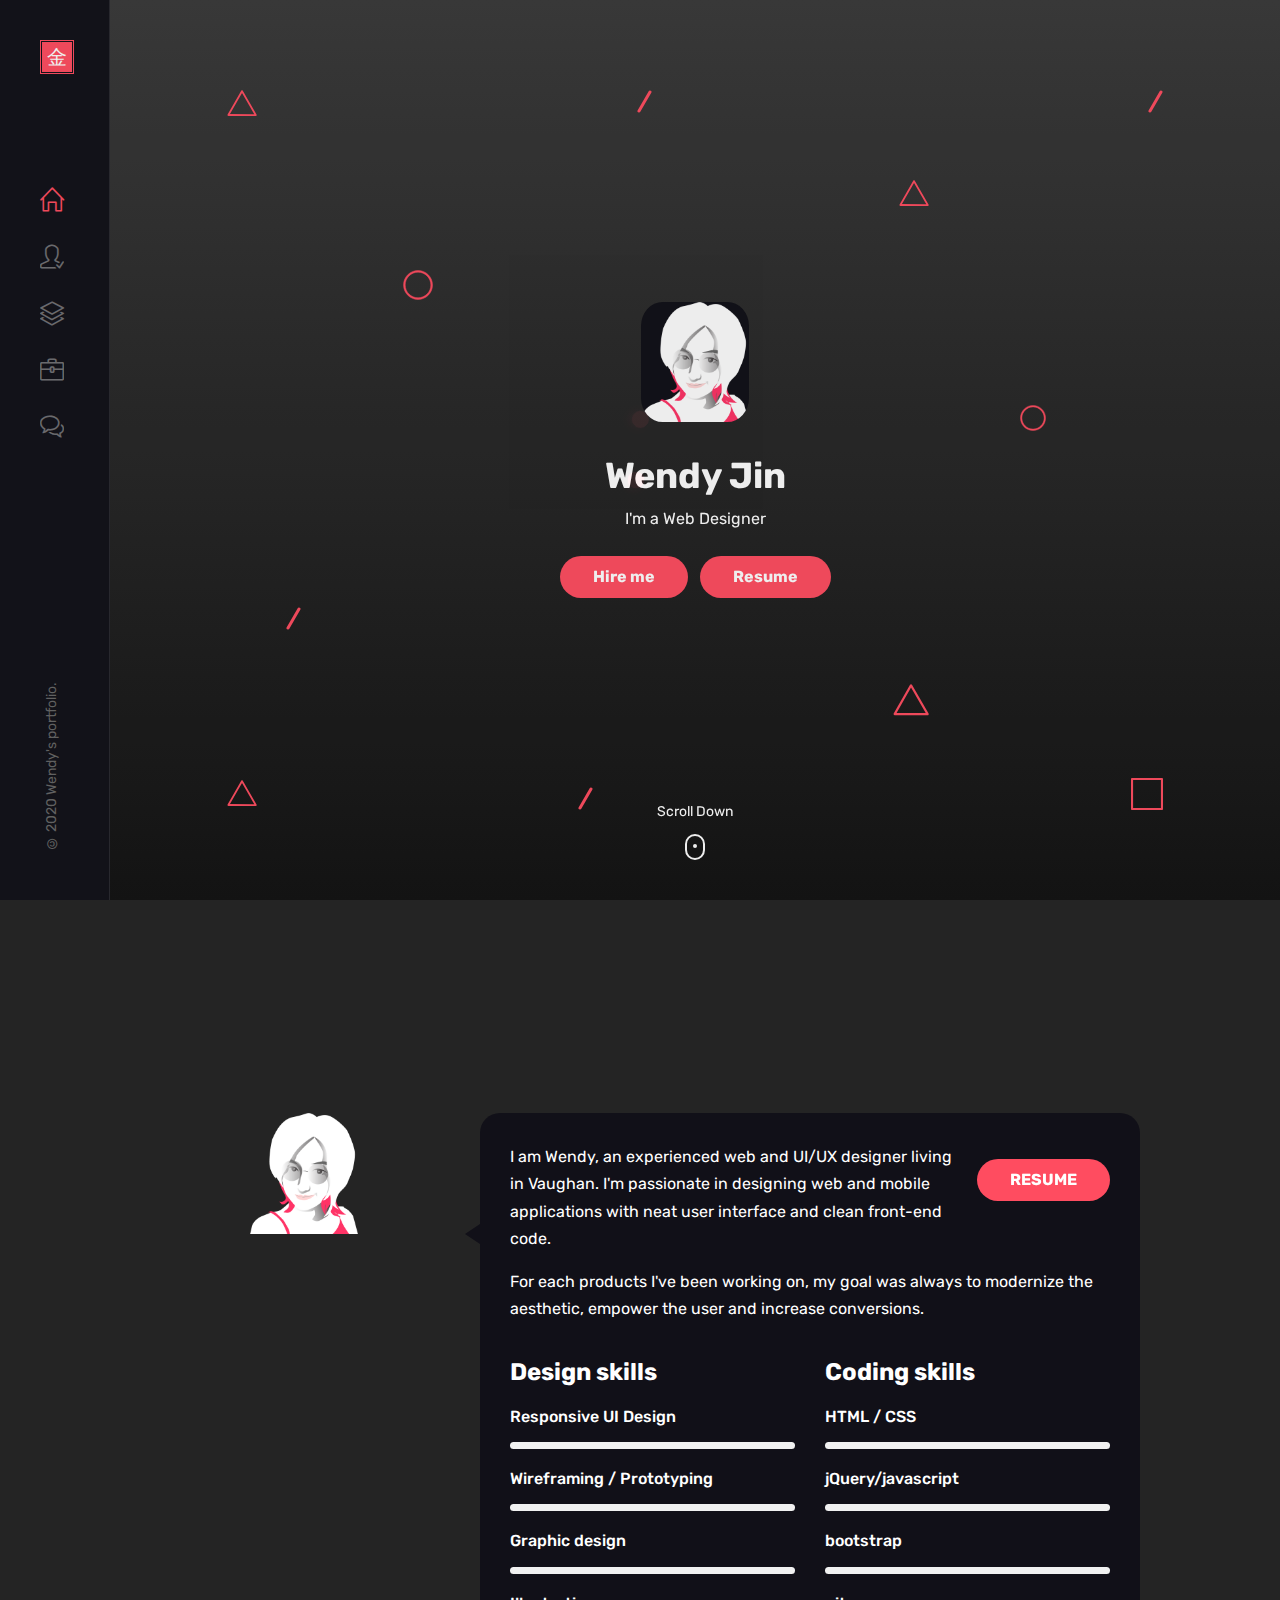
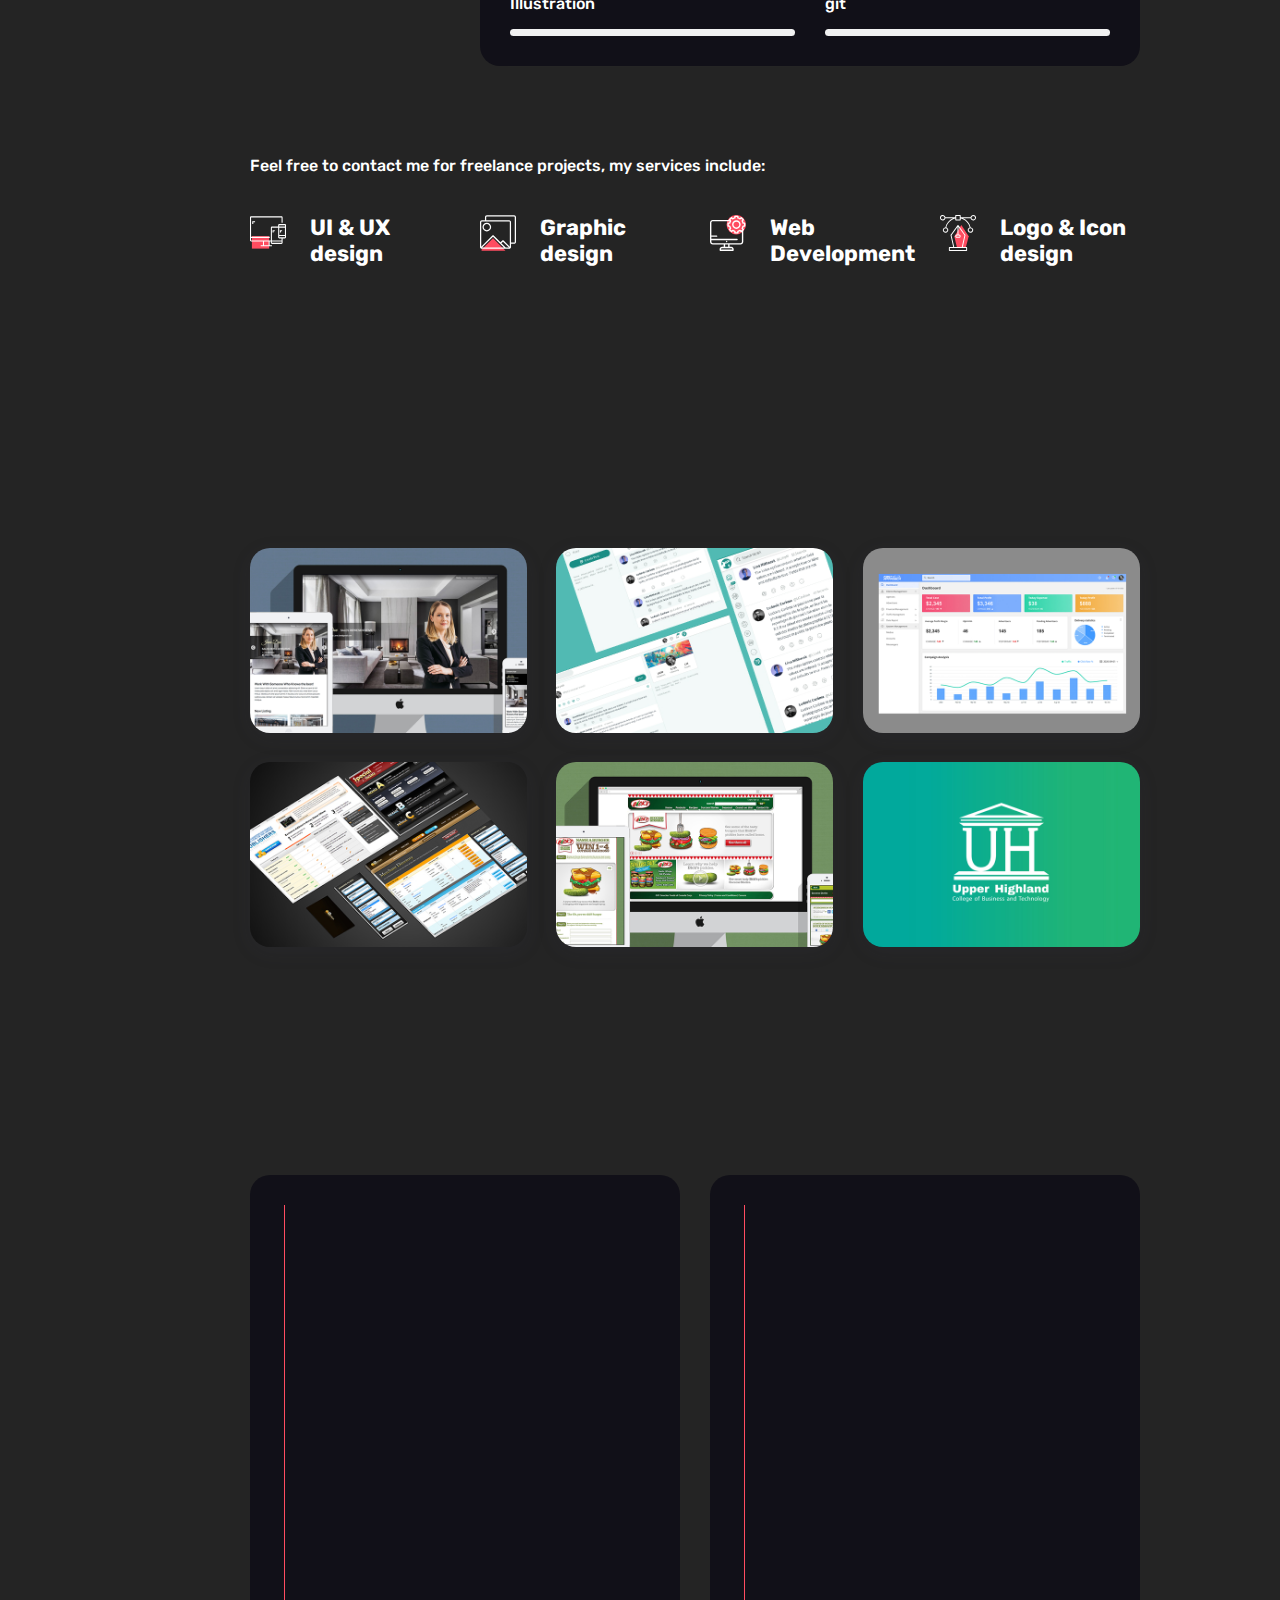
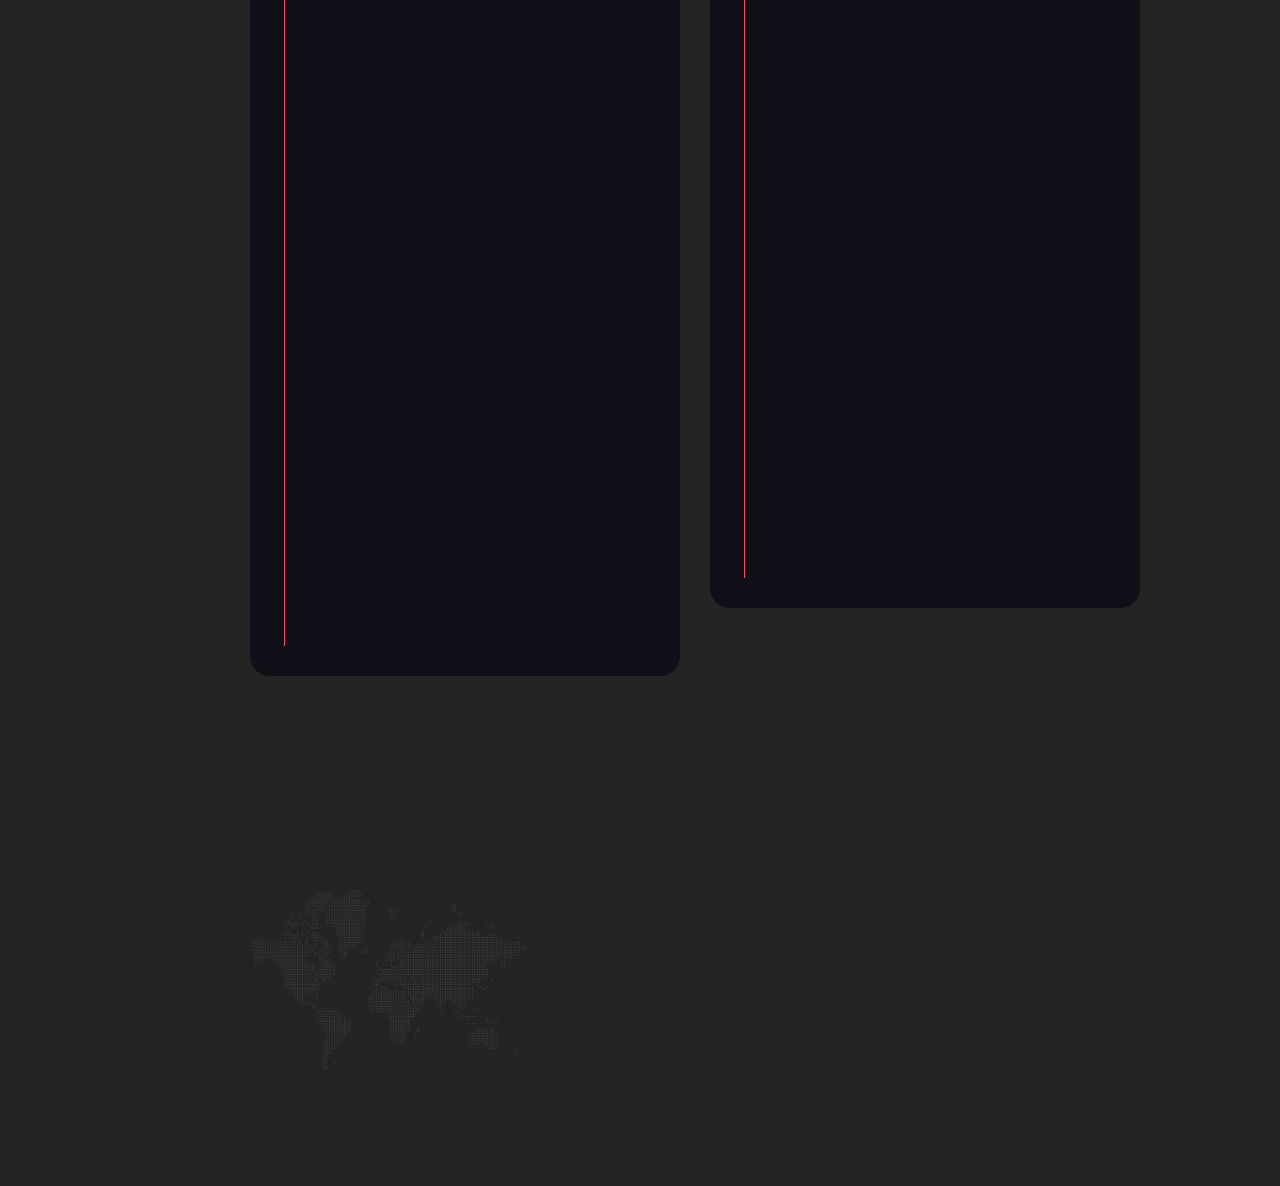
==== index.html @ c2fbaec0 "add links to 51.ca in the experience sec" ====
<!DOCTYPE html>
<html lang="en-US">
<head>
	<meta http-equiv="Content-Type" content="text/html; charset=UTF-8">
	<title>Wendy's Portfolio 2020</title>
	<meta name="description" content="Wendy - Portfolio 2020">
	<meta name="viewport" content="width=device-width, initial-scale=1, maximum-scale=1">
	<link rel="shortcut icon" type="image/x-icon" href="https://via.placeholder.com/32x32">

	<!-- STYLESHEETS -->
	<link rel="stylesheet" href="css/bootstrap.min.css" type="text/css" media="all">
	<link rel="stylesheet" href="css/all.min.css" type="text/css" media="all">
	<link rel="stylesheet" href="css/simple-line-icons.css" type="text/css" media="all">
	<link rel="stylesheet" href="css/slick.css" type="text/css" media="all">
	<link rel="stylesheet" href="css/animate.css" type="text/css" media="all">
	<link rel="stylesheet" href="css/magnific-popup.css" type="text/css" media="all">
	<link rel="stylesheet" href="css/style.css" type="text/css" media="all">

	<!--[if lt IE 9]>
      <script src="https://oss.maxcdn.com/html5shiv/3.7.2/html5shiv.min.js"></script>
      <script src="https://oss.maxcdn.com/respond/1.4.2/respond.min.js"></script>
    <![endif]-->

</head>

<body class="dark">

<!-- Preloader -->
<div id="preloader">
	<div class="outer">
		<!-- Google Chrome -->
		<div class="infinityChrome">
			<div></div>
			<div></div>
			<div></div>
		</div>

		<!-- Safari and others -->
		<div class="infinity">
			<div>
				<span></span>
			</div>
			<div>
				<span></span>
			</div>
			<div>
				<span></span>
			</div>
		</div>
		<!-- Stuff -->
		<svg xmlns="http://www.w3.org/2000/svg" version="1.1" class="goo-outer">
			<defs>
				<filter id="goo">
					<feGaussianBlur in="SourceGraphic" stdDeviation="6" result="blur" />
					<feColorMatrix in="blur" values="1 0 0 0 0  0 1 0 0 0  0 0 1 0 0  0 0 0 18 -7" result="goo" />
					<feBlend in="SourceGraphic" in2="goo" />
				</filter>
			</defs>
		</svg>
	</div>
</div>

<!-- mobile header -->
<header class="mobile-header-2">
	<div class="container">
		<!-- menu icon -->
		<div class="menu-icon d-inline-flex mr-4">
			<button>
				<span></span>
			</button>
		</div>
		<!-- logo image 
		<div class="site-logo">
			<a href="index-2-dark.html">
				<img src="images/logo.svg" alt="Bolby" />
			</a>
		</div>-->
	</div>
</header>

<!-- desktop header -->
<header class="desktop-header-2 d-flex align-items-start flex-column">
	
	<!-- logo image -->
	<div class="site-logo site-logo--wendy">
		<a href="index-2-dark.html">
			<span class="site-logo--wendy__ch">金</span>
			<span class="site-logo--wendy__en">W</span>
			<!--<img src="images/logo-b-light.svg" alt="Bolby" />-->
		</a>
	</div>
	
	<!-- main menu -->
	<nav>
		<ul class="vertical-menu scrollspy">
			<li class="active"><a href="#home"><i class="icon-home"></i></a></li>
			<li><a href="#about"><i class="icon-user-following"></i></a></li>  
			<li><a href="#works"><i class="icon-layers"></i></a></li> 
			<li><a href="#experience"><i class="icon-briefcase"></i></a></li>
			<li><a href="#contact"><i class="icon-bubbles"></i></a></li>
		</ul>
	</nav>
	
	<!-- site footer -->
	<div class="footer">
		<!-- copyright text -->
		<span class="copyright">© 2020 Wendy's portfolio.</span>
	</div>

</header>

<!-- main layout -->
<main class="content-2">
	
	<!-- section home -->
	<section id="home" class="home d-flex align-items-center">
		<div class="container">

			<!-- intro -->
			<div class="intro">
				<!-- avatar image -->
				<span class="avatar mb-4"><img src="./images/wen.png" alt="Wendy"  width="108" height="108" /></span>

				<!-- info -->
				<h1 class="mb-2 mt-0">Wendy Jin</h1>
				<span>I'm a <span class="text-rotating"> Web Designer,UI/UX designer, MOM</span></span>

				<!-- social icons 
				<ul class="social-icons light list-inline mb-0 mt-4">
					<li class="list-inline-item"><a href="#"><i class="fab fa-instagram"></i></a></li>
					<li class="list-inline-item"><a href="#"><i class="fab fa-twitter"></i></a></li>
					<li class="list-inline-item"><a href="#"><i class="fab fa-behance"></i></a></li>
					<li class="list-inline-item"><a href="#"><i class="fab fa-dribbble"></i></a></li>
					<li class="list-inline-item"><a href="#"><i class="fab fa-pinterest-p"></i></a></li>
				</ul>-->

				<!-- buttons -->
				<div class="mt-4">
					<a href="mailto:dbw_forever@hotmail.com" class="btn btn-default mr-2"> Hire me</a>
					<a href="#" class="btn btn-default"> Resume</a>
				</div>
			</div>
			
			<!-- scroll down mouse wheel -->
			<div class="scroll-down">
				<a href="#about" class="mouse-wrapper">
					<span>Scroll Down</span>
					<span class="mouse">
						<span class="wheel"></span>
					</span>
				</a>
			</div>

			<!-- parallax layers -->
			<div class="parallax" data-relative-input="true">

				<!--<svg width="27" height="29" data-depth="0.3" class="layer p1" xmlns="http://www.w3.org/2000/svg"><path d="M21.15625.60099c4.37954 3.67487 6.46544 9.40612 5.47254 15.03526-.9929 5.62915-4.91339 10.30141-10.2846 12.25672-5.37122 1.9553-11.3776.89631-15.75715-2.77856l2.05692-2.45134c3.50315 2.93948 8.3087 3.78663 12.60572 2.22284 4.297-1.5638 7.43381-5.30209 8.22768-9.80537.79387-4.50328-.8749-9.08872-4.37803-12.02821L21.15625.60099z" fill="#FF4C60" fill-rule="evenodd"/></svg>-->
				
				<!--<svg width="26" height="26" data-depth="0.2" class="layer p2" xmlns="http://www.w3.org/2000/svg"><path d="M13 3.3541L2.42705 24.5h21.1459L13 3.3541z" stroke="#FF4C60" stroke-width="3" fill="none" fill-rule="evenodd"/></svg>-->
				<img data-depth="0.3" class="layer p2" src="./images/shapes/circle.svg" width="30" height="30" > 
				<!--<svg width="30" height="25" data-depth="0.3" class="layer p3" xmlns="http://www.w3.org/2000/svg"><path d="M.1436 8.9282C3.00213 3.97706 8.2841.92763 14.00013.92796c5.71605.00032 10.9981 3.04992 13.85641 8 2.8583 4.95007 2.8584 11.0491-.00014 16.00024l-2.77128-1.6c2.28651-3.96036 2.28631-8.84002.00011-12.8002-2.2862-3.96017-6.5124-6.40017-11.08513-6.4-4.57271.00018-8.79872 2.43984-11.08524 6.4002l-2.77128-1.6z" fill="#FF4C60" fill-rule="evenodd"/></svg>-->
				 
				<svg width="15" height="23" data-depth="0.3" class="layer p3" xmlns="http://www.w3.org/2000/svg"><rect transform="rotate(30 9.86603 10.13397)" x="7" width="3" height="25" rx="1.5" fill="#FF4C60" fill-rule="evenodd"/></svg>
				 
				<img data-depth="0.6" class="layer p4" src="./images/shapes/triangle.svg" width="30" height="30" >
				<svg width="15" height="23" data-depth="0.2" class="layer p5" xmlns="http://www.w3.org/2000/svg"><rect transform="rotate(30 9.86603 10.13397)" x="7" width="3" height="25" rx="1.5" fill="#FF4C60" fill-rule="evenodd"/></svg>

				<!--<svg width="49" height="17" data-depth="0.5" class="layer p6" xmlns="http://www.w3.org/2000/svg"><g fill="#FF4C60" fill-rule="evenodd"><path d="M.5 16.5c0-5.71709 2.3825-10.99895 6.25-13.8567 3.8675-2.85774 8.6325-2.85774 12.5 0C23.1175 5.50106 25.5 10.78292 25.5 16.5H23c0-4.57303-1.90625-8.79884-5-11.08535-3.09375-2.28652-6.90625-2.28652-10 0C4.90625 7.70116 3 11.92697 3 16.5H.5z"/><path d="M23.5 16.5c0-5.71709 2.3825-10.99895 6.25-13.8567 3.8675-2.85774 8.6325-2.85774 12.5 0C46.1175 5.50106 48.5 10.78292 48.5 16.5H46c0-4.57303-1.90625-8.79884-5-11.08535-3.09375-2.28652-6.90625-2.28652-10 0-3.09375 2.28651-5 6.51232-5 11.08535h-2.5z"/></g></svg>-->
				 
				<svg width="15" height="23" data-depth="0.3" class="layer p6" xmlns="http://www.w3.org/2000/svg"><rect transform="rotate(30 9.86603 10.13397)" x="7" width="3" height="25" rx="1.5" fill="#FF4C60" fill-rule="evenodd"/></svg>
				<!--<svg width="26" height="26" data-depth="0.4" class="layer p7" xmlns="http://www.w3.org/2000/svg"><path d="M13 22.6459L2.42705 1.5h21.1459L13 22.6459z" stroke="#FFD15C" stroke-width="3" fill="none" fill-rule="evenodd"/></svg>-->
				<img data-depth="0.4" class="layer p7" src="./images/shapes/triangle.svg" width="30" height="30" > 
				<!--<svg width="19" height="21" data-depth="0.3" class="layer p8" xmlns="http://www.w3.org/2000/svg"><rect transform="rotate(-40 6.25252 10.12626)" x="7" width="3" height="25" rx="1.5" fill="#FF4C60" fill-rule="evenodd"/></svg>-->

				<!--<svg width="30" height="25" data-depth="0.3" data-depth-y="-1.30" class="layer p9" xmlns="http://www.w3.org/2000/svg"><path d="M29.8564 16.0718c-2.85854 4.95114-8.1405 8.00057-13.85654 8.00024-5.71605-.00032-10.9981-3.04992-13.85641-8-2.8583-4.95007-2.8584-11.0491.00014-16.00024l2.77128 1.6c-2.28651 3.96036-2.28631 8.84002-.00011 12.8002 2.2862 3.96017 6.5124 6.40017 11.08513 6.4 4.57271-.00018 8.79872-2.43984 11.08524-6.4002l2.77128 1.6z" fill="#FF4C60" fill-rule="evenodd"/></svg>-->
				<svg width="15" height="23" data-depth="0.3" class="layer p9" xmlns="http://www.w3.org/2000/svg"><rect transform="rotate(30 9.86603 10.13397)" x="7" width="3" height="25" rx="1.5" fill="#FF4C60" fill-rule="evenodd"/></svg>

				<!--<svg width="47" height="29" data-depth="0.2" class="layer p10" xmlns="http://www.w3.org/2000/svg"><g fill="#FF4C60" fill-rule="evenodd"><path d="M46.78878 17.19094c-1.95535 5.3723-6.00068 9.52077-10.61234 10.8834-4.61167 1.36265-9.0893-.26708-11.74616-4.27524-2.65686-4.00817-3.08917-9.78636-1.13381-15.15866l2.34923.85505c-1.56407 4.29724-1.2181 8.92018.90705 12.12693 2.12514 3.20674 5.70772 4.5107 9.39692 3.4202 3.68921-1.0905 6.92581-4.40949 8.48988-8.70673l2.34923.85505z"/><path d="M25.17585 9.32448c-1.95535 5.3723-6.00068 9.52077-10.61234 10.8834-4.61167 1.36264-9.0893-.26708-11.74616-4.27525C.16049 11.92447-.27182 6.14628 1.68354.77398l2.34923.85505c-1.56407 4.29724-1.2181 8.92018.90705 12.12692 2.12514 3.20675 5.70772 4.5107 9.39692 3.4202 3.68921-1.0905 6.92581-4.40948 8.48988-8.70672l2.34923.85505z"/></g></svg>-->
				<img data-depth="0.2" class="layer p10" src="./images/shapes/circle.svg" width="26" height="26" > 
				<!--<svg width="33" height="20" data-depth="0.5" class="layer p11" xmlns="http://www.w3.org/2000/svg"><path d="M32.36774.34317c.99276 5.63023-1.09332 11.3614-5.47227 15.03536-4.37895 3.67396-10.3855 4.73307-15.75693 2.77837C5.76711 16.2022 1.84665 11.53014.8539 5.8999l3.15139-.55567c.7941 4.50356 3.93083 8.24147 8.22772 9.8056 4.29688 1.56413 9.10275.71673 12.60554-2.2227C28.34133 9.98771 30.01045 5.4024 29.21635.89884l3.15139-.55567z" fill="#FFD15C" fill-rule="evenodd"/></svg>-->

				<img data-depth="0.5" class="layer p11" src="./images/shapes/rectangle.svg" width="32" height="32" > 
				<img data-depth="0.3" class="layer p1" src="./images/shapes/triangle.svg" width="30" height="30" >
				<img data-depth="0.3" class="layer p8" src="./images/shapes/triangle.svg" width="36" height="36" >
			</div>
		</div>
		
	</section>

	<!-- section about -->
	<section id="about">

		<div class="container">
			
			<!-- section title -->
			<h2 class="section-title wow fadeInUp">About Me</h2>

			<div class="spacer" data-height="60"></div>
			
			<div class="row">

				<div class="col-md-3">
					<div class="text-center text-md-left">
						<!-- avatar image -->
						<img src="./images/wen.png" alt="Wendy"  width="108" height="108" alt="Wendy Jin"/>
					</div>
					<div class="spacer d-md-none d-lg-none" data-height="30"></div>
				</div>

				<div class="col-md-9 triangle-left-md triangle-top-sm">
					<div class="rounded bg-dark shadow-light padding-30">
						<div class="row">
							<div class="col-md-12">
								<div class="mt-3 ml-4 float-right">
									<a href="#" class="btn btn-default">RESUME</a>
								</div>
								<!-- about text -->
								<p>I am Wendy, an experienced web and UI/UX designer living in Vaughan. I'm passionate in designing web and mobile applications with neat user interface and clean front-end code. </p>
								<p>For each products I've been working on, my goal was always to modernize the aesthetic, empower the user and increase conversions.</p>
								
								<div class="spacer d-md-none d-lg-none" data-height="30"></div>
								 
							</div>
							<div class="col-md-6">
								<h3>Design skills</h3>
								<!-- skill item -->
								<div class="skill-item">
									<div class="skill-info clearfix">
										<h4 class="float-left mb-3 mt-0">Responsive UI Design</h4>
										<span class="float-right">95%</span>
									</div>
									<div class="progress">
										<div class="progress-bar data-background" role="progressbar" aria-valuemin="0" aria-valuemax="100" aria-valuenow="95" data-color="#FF4C60">
										</div>
									</div>
									<div class="spacer" data-height="20"></div>
								</div>

								<!-- skill item -->
								<div class="skill-item">
									<div class="skill-info clearfix">
										<h4 class="float-left mb-3 mt-0">Wireframing / Prototyping</h4>
										<span class="float-right">85%</span>
									</div>
									<div class="progress">
										<div class="progress-bar data-background" role="progressbar" aria-valuemin="0" aria-valuemax="100" aria-valuenow="85" data-color="#FF4C60">
										</div>
									</div>
									<div class="spacer" data-height="20"></div>
								</div>

								<!-- skill item -->
								<div class="skill-item">
									<div class="skill-info clearfix">
										<h4 class="float-left mb-3 mt-0">Graphic design</h4>
										<span class="float-right">85%</span>
									</div>
									<div class="progress">
										<div class="progress-bar data-background" role="progressbar" aria-valuemin="0" aria-valuemax="100" aria-valuenow="85" data-color="#FF4C60">
										</div>
									</div>
									<div class="spacer" data-height="20"></div>
								</div>

								<!-- skill item -->
								<div class="skill-item">
									<div class="skill-info clearfix">
										<h4 class="float-left mb-3 mt-0">Illustration</h4>
										<span class="float-right">75%</span>
									</div>
									<div class="progress">
										<div class="progress-bar data-background" role="progressbar" aria-valuemin="0" aria-valuemax="100" aria-valuenow="75" data-color="#FF4C60">
										</div>
									</div>
								</div>

							</div>

							<div class="col-md-6">
								 <h3>Coding skills</h3>
								<!-- skill item -->
								<div class="skill-item">
									<div class="skill-info clearfix">
										<h4 class="float-left mb-3 mt-0">HTML / CSS </h4>
										<span class="float-right">95%</span>
									</div>
									<div class="progress">
										<div class="progress-bar data-background" role="progressbar" aria-valuemin="0" aria-valuemax="100" aria-valuenow="95" data-color="#FF4C60">
										</div>
									</div>
									<div class="spacer" data-height="20"></div>
								</div>

								<!-- skill item -->
								<div class="skill-item">
									<div class="skill-info clearfix">
										<h4 class="float-left mb-3 mt-0">jQuery/javascript</h4>
										<span class="float-right">70%</span>
									</div>
									<div class="progress">
										<div class="progress-bar data-background" role="progressbar" aria-valuemin="0" aria-valuemax="100" aria-valuenow="70" data-color="#FF4C60">
										</div>
									</div>
									<div class="spacer" data-height="20"></div>
								</div>

								<!-- skill item -->
								<div class="skill-item">
									<div class="skill-info clearfix">
										<h4 class="float-left mb-3 mt-0">bootstrap</h4>
										<span class="float-right">95%</span>
									</div>
									<div class="progress">
										<div class="progress-bar data-background" role="progressbar" aria-valuemin="0" aria-valuemax="100" aria-valuenow="95" data-color="#FF4C60">
										</div>
									</div>
									<div class="spacer" data-height="20"></div>
								</div>

								<!-- skill item -->
								<div class="skill-item">
									<div class="skill-info clearfix">
										<h4 class="float-left mb-3 mt-0">git</h4>
										<span class="float-right">70%</span>
									</div>
									<div class="progress">
										<div class="progress-bar data-background" role="progressbar" aria-valuemin="0" aria-valuemax="100" aria-valuenow="70" data-color="#FF4C60">
										</div>
									</div>
								</div>
								
							</div>
						</div>
					</div>
				</div>

			</div>
			<!-- row end -->

			<div class="spacer" data-height="70"></div>
			
			<div class="row my-services">
				<div class="col-12"><h5>Feel free to contact me for freelance projects, my services include:</h5></div>
				<div class="col-md-3 col-sm-6">
					<!-- fact item -->
					<div class="fact-item">
						<img class="icon" src="./images/s-responsive-design.svg" alt="responsive web design"  width="36" height="36"/>
						<div class="details">
							<h3 class="mb-0 mt-0  "> UI & UX design </h3>
							 
						</div>
					</div>
					<div class="spacer d-md-none d-lg-none" data-height="30"></div>
				</div>

				<div class="col-md-3 col-sm-6">
					<!-- fact item -->
					<div class="fact-item">
						<img class="icon" src="./images/s-graphic-design.svg" alt="responsive web design"  width="36" height="36"/>
						<div class="details">
							<h3 class="mb-0 mt-0  "> Graphic design </h3>
							 
						</div>
					</div>
					<div class="spacer d-md-none d-lg-none" data-height="30"></div>
				</div>

				<div class="col-md-3 col-sm-6">
					<!-- fact item -->
					<div class="fact-item">
						<img class="icon" src="./images/s-web-dev.svg" alt="responsive web design"  width="36" height="36"/>
						<div class="details">
							<h3 class="mb-0 mt-0  ">Web Development</h3>
							 
						</div>
					</div>
					<div class="spacer d-md-none d-lg-none" data-height="30"></div>
				</div>

				<div class="col-md-3 col-sm-6">
					<!-- fact item -->
					<div class="fact-item">
						<img class="icon" src="./images/s-logo.svg" alt="logo and icon design"  width="36" height="36"/>
						<div class="details">
							<h3 class="mb-0 mt-0  ">Logo & Icon design</h3> 
						</div>
					</div>
				</div>

			</div>

		</div>
		
	</section>
	
 <!-- section works -->
 <section id="works">

	<div class="container">
		
		<!-- section title -->
		<h2 class="section-title wow fadeInUp">Works</h2>

		<div class="spacer" data-height="60"></div>

		<!-- portfolio filter (desktop) -->
		<ul class="portfolio-filter list-inline wow fadeInUp">
			<li class="current list-inline-item" data-filter="*">All</li>
			<li class="list-inline-item" data-filter=".coding">Coding</li> 
			<li class="list-inline-item" data-filter=".design">Design</li>
			<li class="list-inline-item" data-filter=".branding">Branding</li>
		</ul>
		
		<!-- portfolio filter (mobile) -->
		<div class="pf-filter-wrapper">
			<select class="portfolio-filter-mobile">
				<option value="*">All</option>
				<option value=".coding">Coding</option> 
				<option value=".design">Design</option>
				<option value=".branding">Branding</option>
			</select>
		</div>
		
		<!-- portfolio wrapper -->
		<div class="row portfolio-wrapper">
			
			<!-- portfolio item 01-->
			<div class="col-md-4 col-sm-6 grid-item coding design">
				<a href="#gallery-01" class="gallery-link">
					<div class="portfolio-item rounded shadow-dark">
						<div class="details">
							<span class="term">Coding, Design</span>
							<h4 class="title">Responsive websites</h4>
							<span class="more-button"><i class="icon-magnifier-add"></i></span>
						</div>
						<div class="thumb">
							<img src="./images/work/w01.jpg" alt="Portfolio-title" />
							<div class="mask"></div>
						</div>
					</div>
				</a>
				<div id="gallery-01" class="gallery mfp-hide">
					<div class="slide">
						<div class="slide-content">
							<a href="#"><img src="./images/work/w01-01.jpg" alt="Portfolio-title"  /> </a>
							<div>aaaaaa</div>
						</div> 
					</div>
					<div class="slide">
						<div class="slide-content">
							<a href="#"><img src="./images/work/w01-02.jpg" alt="Portfolio-title" /> </a>
							<div>bbbbbbb</div>
						</div>
					</div> 
					<div class="slide">
						<div class="slide-content">
							<a href="#"><img src="./images/work/w01-03.jpg" alt="Portfolio-title" /> </a>
							<div>bbbbbbb</div>
						</div>
					</div> 
				</div>
			</div>

			<!-- portfolio item 02-->
			<div class="col-md-4 col-sm-6 grid-item coding design">
				<a href="#gallery-02" class="gallery-link">
					<div class="portfolio-item rounded shadow-dark">
						<div class="details">
							<span class="term">Coding, Design</span>
							<h4 class="title">Responsive HTML prototypes</h4>
							<span class="more-button"><i class="icon-magnifier-add"></i></span>
						</div>
						<div class="thumb">
							<img src="./images/work/w02.jpg" alt="Portfolio-title" />
							<div class="mask"></div>
						</div>
					</div>
				</a>
				<div id="gallery-02" class="gallery mfp-hide">
					<div class="slide">
						<div class="slide-content">
							<a href="#"><img src="./images/work/w02-01.jpg" alt="Portfolio-title"  /> </a>
							<div>aaaaaa</div>
						</div> 
					</div>
					<div class="slide">
						<div class="slide-content">
							<a href="#"><img src="./images/work/w02-02.jpg" alt="Portfolio-title" /> </a>
							<div>bbbbbbb</div>
						</div>
					</div> 
					<div class="slide">
						<div class="slide-content">
							<a href="#"><img src="./images/work/w02-03.jpg" alt="Portfolio-title" /> </a>
							<div>bbbbbbb</div>
						</div>
					</div> 
				</div>
			</div>

			<!-- portfolio item 03-->
			<div class="col-md-4 col-sm-6 grid-item design">
				<a href="#gallery-3" class="gallery-link">
					<div class="portfolio-item rounded shadow-dark">
						<div class="details">
							<span class="term">Design</span>
							<h4 class="title">User interface</h4>
							<span class="more-button"><i class="icon-magnifier-add"></i></span>
						</div>
						<div class="thumb">
							<img src="./images/work/w03.jpg" alt="Portfolio-title"  />
							<div class="mask"></div>
						</div>
					</div>
				</a>
				<div id="gallery-3" class="gallery mfp-hide">
					<div class="slide">
						<div class="slide-content">
							<a href="#"><img src="./images/work/w03-01.jpg" alt="Portfolio-title"  /> </a>
							<div>aaaaaa</div>
						</div>
						
					</div>
					<div class="slide">
						<div class="slide-content">
							<a href="#"><img src="./images/work/w03-02.jpg" alt="Portfolio-title" /> </a>
							<div>bbbbbbb</div>
						</div> 
					</div>
					<div class="slide">
						<div class="slide-content">
							<a href="#"><img src="./images/work/w03-03.jpg" alt="Portfolio-title" /> </a>
							<div>ccc</div>
						</div> 
					</div>
				</div>
			</div>

			<!-- portfolio item 04-->
			<div class="col-md-4 col-sm-6 grid-item coding design">
				<a href="#gallery-4" class="gallery-link">
					<div class="portfolio-item rounded shadow-dark">
						<div class="details">
							<span class="term">Coding, Design</span>
							<h4 class="title">Dashboard UI</h4>
							<span class="more-button"><i class="icon-magnifier-add"></i></span>
						</div>
						<div class="thumb">
							<img src="./images/work/w04.jpg" alt="Portfolio-title" />
							<div class="mask"></div>
						</div>
					</div>
				</a> 
				<div id="gallery-4" class="gallery mfp-hide">
					<div class="slide">
						<div class="slide-content">
							<a href="#"><img src="./images/work/w04-01.jpg" alt="Portfolio-title"  /> </a>
							<div>aaaaaa</div>
						</div>
						
					</div>
					<div class="slide">
						<div class="slide-content">
							<a href="#"><img src="./images/work/w04-02.jpg" alt="Portfolio-title" /> </a>
							<div>bbbbbbb</div>
						</div> 
					</div> 
				</div>
			</div>

			<!-- portfolio item 05-->
			<div class="col-md-4 col-sm-6 grid-item coding">
				<a href="#gallery-5" class="gallery-link">
					<div class="portfolio-item rounded shadow-dark">
						<div class="details">
							<span class="term">Coding</span>
							<h4 class="title">Responsive online campaigns</h4>
							<span class="more-button"><i class="icon-magnifier-add"></i></span>
						</div>
						<div class="thumb">
							<img src="./images/work/w05.jpg" alt="Portfolio-title" />
							<div class="mask"></div>
						</div>
					</div>
				</a>
				<div id="gallery-5" class="gallery mfp-hide">
					<div class="slide">
						<div class="slide-content">
							<a href="#"><img src="./images/work/w05-01.jpg" alt="Portfolio-title"  /> </a>
							<div>aaaaaa</div>
						</div>
						
					</div>
					<div class="slide">
						<a href="#"><img src="./images/work/w05-02.jpg" alt="Portfolio-title" /> </a>
						<div>bbbbbbb</div>
					</div>
				</div>
			</div>

			<!-- portfolio item 06-->
			<div class="col-md-4 col-sm-6 grid-item branding">
				<a href="#gallery-6" class="gallery-link">
					<div class="portfolio-item rounded shadow-dark">
						<div class="details">
							<span class="term">Branding</span>
							<h4 class="title">Logos and Design</h4>
							<span class="more-button"><i class="icon-magnifier-add"></i></span>
						</div>
						<div class="thumb">
							<img src="./images/work/w06.jpg" alt="Portfolio-title" />
							<div class="mask"></div>
						</div>
					</div>
				</a>
				<div id="gallery-6" class="gallery mfp-hide">
					<div class="slide">
						<div class="slide-content">
							<a href="#"><img src="./images/work/w06-01.jpg" alt="Portfolio-title"  /> </a> 
						</div> 
					</div>
					<div class="slide">
						<a href="#"><img src="./images/work/w06-02.jpg" alt="Portfolio-title" /> </a>
						
					</div>
				</div>
			</div>

		</div> 

	</div>

</section>
	
	<!-- section experience -->
	<section id="experience">

		<div class="container">
			
			<!-- section title -->
			<h2 class="section-title wow fadeInUp">Experience</h2>

			<div class="spacer" data-height="60"></div>
			
			<div class="row"> 
				<div class="col-md-6">
					
					<!-- responsive spacer -->
					<div class="spacer d-md-none d-lg-none" data-height="30"></div>

					<!-- timeline wrapper -->
					<div class="timeline exp bg-dark rounded shadow-light padding-30 overflow-hidden">

						<!-- timeline item -->
						<div class="timeline-container wow fadeInUp">
							<div class="content">
								<span class="time">2015 - Present</span>
								<h3 class="title"> <span>51.ca</span></h3>
								<h4>Web Designer</h4>
								<p> Don't get surprised by the Craigslist style home page, 51.ca is the largest online platform of the Chinese community in Canada, providing services in <a href="https://info.51.ca/" target="_blank">news</a> , <a href="https://house.51.ca/mls" target="_blank">real estate</a>, job listings and more.
									My responsibilities includes designing user interface for mobile and web APPs;
									Planning and executing responsive solutions for existing and new company websites;
									Creating responsive landing pages for company events and promotions under tight deadlines. 
							</div>
						</div>

						<!-- timeline item -->
						<div class="timeline-container wow fadeInUp" data-wow-delay="0.2s">
							<div class="content">
								<span class="time">2014 - 2015</span>
								<h3 class="title"> <span>Wired Messenger</span></h3>
								<h4>Web Designer</h4>
								<p>Coordinated between art director and developers to facilitate the process of building online products;
									Created wireframes and HTML prototypes for client's online campaigns and websites;
									Coded HTML emails and ran tests to ensure compatibility in major email providers.</p>
							</div>
						</div>

						<!-- timeline item -->
						<div class="timeline-container wow fadeInUp" data-wow-delay="0.4s">
							<div class="content">
								<span class="time">2013 - 2014</span>
								<h3 class="title"><span>Tour East Holiday</span></h3>
								<h4>Graphic and Web Designer</h4>
								<p>Planned site structure & created UI for corporation websites;
									Coded and integrated Html, CSS and jQuery into DotNetNuke a web content management system and web application framework based on Microsoft .NET;
									Created email templates supported by major email platforms and executed email marketing campaigns;
									Designed flyers, newspaper ads, brochure for offline marketing promotion.</p>
							</div>
						</div>

						<!-- main line -->
						<span class="line"></span>

					</div>

				</div>
				<div class="col-md-6">
					
					<!-- responsive spacer -->
					<div class="spacer d-md-none d-lg-none" data-height="30"></div>

					<!-- timeline wrapper -->
					<div class="timeline exp bg-dark rounded shadow-light padding-30 overflow-hidden">

						<!-- timeline item -->
						<div class="timeline-container wow fadeInUp">
							<div class="content">
								<span class="time">2011 - 2012</span>
								<h3 class="title"><span>Weight Watchers International, Inc.</span></h3>
								<h4>Web Designer</h4>
								<p>Created brand identity for company’s blog project and customized a WordPress theme;
									Conducted research of WordPress widgets to improve blog performance;
									Worked with overseas programmers to solved technical problems effectively through daily meetings; 
									Designed newsletters, banners and landing pages; 
								</p>
							</div>
						</div>

						<!-- timeline item -->
						<div class="timeline-container wow fadeInUp" data-wow-delay="0.2s">
							<div class="content">
								<span class="time">2017 - 2013</span>
								<h3 class="title"><span>YesUp Ecommerce Solutions Inc.</span></h3>
								<h4>Web and flash Designer</h4>
								<p>Created visual assets, including graphics, logo and icons for websites;
									Delivered html prototypes with emphasis on cross browser compatibility;
									Created flash games and banners for on-line Ad campaigns;
									Created promotional or educational flash demos or videos for company products and services. 
							</div>
						</div>

						<!-- timeline item -->
						<div class="timeline-container wow fadeInUp" data-wow-delay="0.4s">
							<div class="content">
								<span class="time">2005 - 2007</span>
								<h3 class="title">York University</h3>
								<h4>Administrative study</h4>
							</div>
						</div>
						<!-- timeline item -->
						<div class="timeline-container wow fadeInUp" data-wow-delay="0.4s">
							<div class="content">
								<span class="time">2002 - 2004</span>
								<h3 class="title">Seneca College</h3>
								<h4>Digital Media Arts</h4>
							</div>
						</div>

						<!-- main line -->
						<span class="line"></span>

					</div>

				</div>

			</div>
		  
		</div>
		</div>
		
	</section>
	
	 
	 
	 
	
	<!-- section contact -->
	<section id="contact">

		<div class="container">
			
			<!-- section title -->
			<h2 class="section-title wow fadeInUp">Get In Touch</h2>

			<div class="spacer" data-height="60"></div>
			
			<div class="row">
				
				<div class="col-md-4">
					<!-- contact info -->
					<div class="contact-info">
						<h3 class="wow fadeInUp">Let's talk!</h3>   
					</div>
				</div>

				<div class="col-md-8">
					<p class="wow fadeInUp">Feel free to contact me for freelance projects, collaborations or say Hi at <a href="mailto:dbw_forever@hotmail.com">email</a>.</p>
				</div>

			</div>

			

		</div>

	</section>

	<div class="spacer" data-height="96"></div>
	
</main>

<!-- Go to top button -->
<a href="javascript:" id="return-to-top"><i class="fas fa-arrow-up"></i></a>

<!-- SCRIPTS -->
<script src="js/jquery-1.12.3.min.js"></script>
<script src="js/jquery.easing.min.js"></script>
<script src="js/jquery.waypoints.min.js"></script>
<script src="js/jquery.counterup.min.js"></script>
<script src="js/popper.min.js"></script>
<script src="js/bootstrap.min.js"></script>
<script src="js/isotope.pkgd.min.js"></script>
<script src="js/infinite-scroll.min.js"></script>
<script src="js/imagesloaded.pkgd.min.js"></script>
<script src="js/slick.min.js"></script>
<script src="js/contact.js"></script>
<script src="js/validator.js"></script>
<script src="js/wow.min.js"></script>
<script src="js/morphext.min.js"></script>
<script src="js/parallax.min.js"></script>
<script src="js/jquery.magnific-popup.min.js"></script>
<script src="js/custom.js"></script>

</body>
</html>
---- css/simple-line-icons.css ----
@font-face {
  font-family: 'simple-line-icons';
  src: url('../fonts/Simple-Line-Icons.eot?v=2.4.0');
  src: url('../fonts/Simple-Line-Icons.eot?v=2.4.0#iefix') format('embedded-opentype'), url('../fonts/Simple-Line-Icons.woff2?v=2.4.0') format('woff2'), url('../fonts/Simple-Line-Icons.ttf?v=2.4.0') format('truetype'), url('../fonts/Simple-Line-Icons.woff?v=2.4.0') format('woff'), url('../fonts/Simple-Line-Icons.svg?v=2.4.0#simple-line-icons') format('svg');
  font-weight: normal;
  font-style: normal;
}
/*
 Use the following CSS code if you want to have a class per icon.
 Instead of a list of all class selectors, you can use the generic [class*="icon-"] selector, but it's slower:
*/
.icon-user,
.icon-people,
.icon-user-female,
.icon-user-follow,
.icon-user-following,
.icon-user-unfollow,
.icon-login,
.icon-logout,
.icon-emotsmile,
.icon-phone,
.icon-call-end,
.icon-call-in,
.icon-call-out,
.icon-map,
.icon-location-pin,
.icon-direction,
.icon-directions,
.icon-compass,
.icon-layers,
.icon-menu,
.icon-list,
.icon-options-vertical,
.icon-options,
.icon-arrow-down,
.icon-arrow-left,
.icon-arrow-right,
.icon-arrow-up,
.icon-arrow-up-circle,
.icon-arrow-left-circle,
.icon-arrow-right-circle,
.icon-arrow-down-circle,
.icon-check,
.icon-clock,
.icon-plus,
.icon-minus,
.icon-close,
.icon-event,
.icon-exclamation,
.icon-organization,
.icon-trophy,
.icon-screen-smartphone,
.icon-screen-desktop,
.icon-plane,
.icon-notebook,
.icon-mustache,
.icon-mouse,
.icon-magnet,
.icon-energy,
.icon-disc,
.icon-cursor,
.icon-cursor-move,
.icon-crop,
.icon-chemistry,
.icon-speedometer,
.icon-shield,
.icon-screen-tablet,
.icon-magic-wand,
.icon-hourglass,
.icon-graduation,
.icon-ghost,
.icon-game-controller,
.icon-fire,
.icon-eyeglass,
.icon-envelope-open,
.icon-envelope-letter,
.icon-bell,
.icon-badge,
.icon-anchor,
.icon-wallet,
.icon-vector,
.icon-speech,
.icon-puzzle,
.icon-printer,
.icon-present,
.icon-playlist,
.icon-pin,
.icon-picture,
.icon-handbag,
.icon-globe-alt,
.icon-globe,
.icon-folder-alt,
.icon-folder,
.icon-film,
.icon-feed,
.icon-drop,
.icon-drawer,
.icon-docs,
.icon-doc,
.icon-diamond,
.icon-cup,
.icon-calculator,
.icon-bubbles,
.icon-briefcase,
.icon-book-open,
.icon-basket-loaded,
.icon-basket,
.icon-bag,
.icon-action-undo,
.icon-action-redo,
.icon-wrench,
.icon-umbrella,
.icon-trash,
.icon-tag,
.icon-support,
.icon-frame,
.icon-size-fullscreen,
.icon-size-actual,
.icon-shuffle,
.icon-share-alt,
.icon-share,
.icon-rocket,
.icon-question,
.icon-pie-chart,
.icon-pencil,
.icon-note,
.icon-loop,
.icon-home,
.icon-grid,
.icon-graph,
.icon-microphone,
.icon-music-tone-alt,
.icon-music-tone,
.icon-earphones-alt,
.icon-earphones,
.icon-equalizer,
.icon-like,
.icon-dislike,
.icon-control-start,
.icon-control-rewind,
.icon-control-play,
.icon-control-pause,
.icon-control-forward,
.icon-control-end,
.icon-volume-1,
.icon-volume-2,
.icon-volume-off,
.icon-calendar,
.icon-bulb,
.icon-chart,
.icon-ban,
.icon-bubble,
.icon-camrecorder,
.icon-camera,
.icon-cloud-download,
.icon-cloud-upload,
.icon-envelope,
.icon-eye,
.icon-flag,
.icon-heart,
.icon-info,
.icon-key,
.icon-link,
.icon-lock,
.icon-lock-open,
.icon-magnifier,
.icon-magnifier-add,
.icon-magnifier-remove,
.icon-paper-clip,
.icon-paper-plane,
.icon-power,
.icon-refresh,
.icon-reload,
.icon-settings,
.icon-star,
.icon-symbol-female,
.icon-symbol-male,
.icon-target,
.icon-credit-card,
.icon-paypal,
.icon-social-tumblr,
.icon-social-twitter,
.icon-social-facebook,
.icon-social-instagram,
.icon-social-linkedin,
.icon-social-pinterest,
.icon-social-github,
.icon-social-google,
.icon-social-reddit,
.icon-social-skype,
.icon-social-dribbble,
.icon-social-behance,
.icon-social-foursqare,
.icon-social-soundcloud,
.icon-social-spotify,
.icon-social-stumbleupon,
.icon-social-youtube,
.icon-social-dropbox,
.icon-social-vkontakte,
.icon-social-steam {
  font-family: 'simple-line-icons';
  speak: none;
  font-style: normal;
  font-weight: normal;
  font-variant: normal;
  text-transform: none;
  line-height: 1;
  /* Better Font Rendering =========== */
  -webkit-font-smoothing: antialiased;
  -moz-osx-font-smoothing: grayscale;
}
.icon-user:before {
  content: "\e005";
}
.icon-people:before {
  content: "\e001";
}
.icon-user-female:before {
  content: "\e000";
}
.icon-user-follow:before {
  content: "\e002";
}
.icon-user-following:before {
  content: "\e003";
}
.icon-user-unfollow:before {
  content: "\e004";
}
.icon-login:before {
  content: "\e066";
}
.icon-logout:before {
  content: "\e065";
}
.icon-emotsmile:before {
  content: "\e021";
}
.icon-phone:before {
  content: "\e600";
}
.icon-call-end:before {
  content: "\e048";
}
.icon-call-in:before {
  content: "\e047";
}
.icon-call-out:before {
  content: "\e046";
}
.icon-map:before {
  content: "\e033";
}
.icon-location-pin:before {
  content: "\e096";
}
.icon-direction:before {
  content: "\e042";
}
.icon-directions:before {
  content: "\e041";
}
.icon-compass:before {
  content: "\e045";
}
.icon-layers:before {
  content: "\e034";
}
.icon-menu:before {
  content: "\e601";
}
.icon-list:before {
  content: "\e067";
}
.icon-options-vertical:before {
  content: "\e602";
}
.icon-options:before {
  content: "\e603";
}
.icon-arrow-down:before {
  content: "\e604";
}
.icon-arrow-left:before {
  content: "\e605";
}
.icon-arrow-right:before {
  content: "\e606";
}
.icon-arrow-up:before {
  content: "\e607";
}
.icon-arrow-up-circle:before {
  content: "\e078";
}
.icon-arrow-left-circle:before {
  content: "\e07a";
}
.icon-arrow-right-circle:before {
  content: "\e079";
}
.icon-arrow-down-circle:before {
  content: "\e07b";
}
.icon-check:before {
  content: "\e080";
}
.icon-clock:before {
  content: "\e081";
}
.icon-plus:before {
  content: "\e095";
}
.icon-minus:before {
  content: "\e615";
}
.icon-close:before {
  content: "\e082";
}
.icon-event:before {
  content: "\e619";
}
.icon-exclamation:before {
  content: "\e617";
}
.icon-organization:before {
  content: "\e616";
}
.icon-trophy:before {
  content: "\e006";
}
.icon-screen-smartphone:before {
  content: "\e010";
}
.icon-screen-desktop:before {
  content: "\e011";
}
.icon-plane:before {
  content: "\e012";
}
.icon-notebook:before {
  content: "\e013";
}
.icon-mustache:before {
  content: "\e014";
}
.icon-mouse:before {
  content: "\e015";
}
.icon-magnet:before {
  content: "\e016";
}
.icon-energy:before {
  content: "\e020";
}
.icon-disc:before {
  content: "\e022";
}
.icon-cursor:before {
  content: "\e06e";
}
.icon-cursor-move:before {
  content: "\e023";
}
.icon-crop:before {
  content: "\e024";
}
.icon-chemistry:before {
  content: "\e026";
}
.icon-speedometer:before {
  content: "\e007";
}
.icon-shield:before {
  content: "\e00e";
}
.icon-screen-tablet:before {
  content: "\e00f";
}
.icon-magic-wand:before {
  content: "\e017";
}
.icon-hourglass:before {
  content: "\e018";
}
.icon-graduation:before {
  content: "\e019";
}
.icon-ghost:before {
  content: "\e01a";
}
.icon-game-controller:before {
  content: "\e01b";
}
.icon-fire:before {
  content: "\e01c";
}
.icon-eyeglass:before {
  content: "\e01d";
}
.icon-envelope-open:before {
  content: "\e01e";
}
.icon-envelope-letter:before {
  content: "\e01f";
}
.icon-bell:before {
  content: "\e027";
}
.icon-badge:before {
  content: "\e028";
}
.icon-anchor:before {
  content: "\e029";
}
.icon-wallet:before {
  content: "\e02a";
}
.icon-vector:before {
  content: "\e02b";
}
.icon-speech:before {
  content: "\e02c";
}
.icon-puzzle:before {
  content: "\e02d";
}
.icon-printer:before {
  content: "\e02e";
}
.icon-present:before {
  content: "\e02f";
}
.icon-playlist:before {
  content: "\e030";
}
.icon-pin:before {
  content: "\e031";
}
.icon-picture:before {
  content: "\e032";
}
.icon-handbag:before {
  content: "\e035";
}
.icon-globe-alt:before {
  content: "\e036";
}
.icon-globe:before {
  content: "\e037";
}
.icon-folder-alt:before {
  content: "\e039";
}
.icon-folder:before {
  content: "\e089";
}
.icon-film:before {
  content: "\e03a";
}
.icon-feed:before {
  content: "\e03b";
}
.icon-drop:before {
  content: "\e03e";
}
.icon-drawer:before {
  content: "\e03f";
}
.icon-docs:before {
  content: "\e040";
}
.icon-doc:before {
  content: "\e085";
}
.icon-diamond:before {
  content: "\e043";
}
.icon-cup:before {
  content: "\e044";
}
.icon-calculator:before {
  content: "\e049";
}
.icon-bubbles:before {
  content: "\e04a";
}
.icon-briefcase:before {
  content: "\e04b";
}
.icon-book-open:before {
  content: "\e04c";
}
.icon-basket-loaded:before {
  content: "\e04d";
}
.icon-basket:before {
  content: "\e04e";
}
.icon-bag:before {
  content: "\e04f";
}
.icon-action-undo:before {
  content: "\e050";
}
.icon-action-redo:before {
  content: "\e051";
}
.icon-wrench:before {
  content: "\e052";
}
.icon-umbrella:before {
  content: "\e053";
}
.icon-trash:before {
  content: "\e054";
}
.icon-tag:before {
  content: "\e055";
}
.icon-support:before {
  content: "\e056";
}
.icon-frame:before {
  content: "\e038";
}
.icon-size-fullscreen:before {
  content: "\e057";
}
.icon-size-actual:before {
  content: "\e058";
}
.icon-shuffle:before {
  content: "\e059";
}
.icon-share-alt:before {
  content: "\e05a";
}
.icon-share:before {
  content: "\e05b";
}
.icon-rocket:before {
  content: "\e05c";
}
.icon-question:before {
  content: "\e05d";
}
.icon-pie-chart:before {
  content: "\e05e";
}
.icon-pencil:before {
  content: "\e05f";
}
.icon-note:before {
  content: "\e060";
}
.icon-loop:before {
  content: "\e064";
}
.icon-home:before {
  content: "\e069";
}
.icon-grid:before {
  content: "\e06a";
}
.icon-graph:before {
  content: "\e06b";
}
.icon-microphone:before {
  content: "\e063";
}
.icon-music-tone-alt:before {
  content: "\e061";
}
.icon-music-tone:before {
  content: "\e062";
}
.icon-earphones-alt:before {
  content: "\e03c";
}
.icon-earphones:before {
  content: "\e03d";
}
.icon-equalizer:before {
  content: "\e06c";
}
.icon-like:before {
  content: "\e068";
}
.icon-dislike:before {
  content: "\e06d";
}
.icon-control-start:before {
  content: "\e06f";
}
.icon-control-rewind:before {
  content: "\e070";
}
.icon-control-play:before {
  content: "\e071";
}
.icon-control-pause:before {
  content: "\e072";
}
.icon-control-forward:before {
  content: "\e073";
}
.icon-control-end:before {
  content: "\e074";
}
.icon-volume-1:before {
  content: "\e09f";
}
.icon-volume-2:before {
  content: "\e0a0";
}
.icon-volume-off:before {
  content: "\e0a1";
}
.icon-calendar:before {
  content: "\e075";
}
.icon-bulb:before {
  content: "\e076";
}
.icon-chart:before {
  content: "\e077";
}
.icon-ban:before {
  content: "\e07c";
}
.icon-bubble:before {
  content: "\e07d";
}
.icon-camrecorder:before {
  content: "\e07e";
}
.icon-camera:before {
  content: "\e07f";
}
.icon-cloud-download:before {
  content: "\e083";
}
.icon-cloud-upload:before {
  content: "\e084";
}
.icon-envelope:before {
  content: "\e086";
}
.icon-eye:before {
  content: "\e087";
}
.icon-flag:before {
  content: "\e088";
}
.icon-heart:before {
  content: "\e08a";
}
.icon-info:before {
  content: "\e08b";
}
.icon-key:before {
  content: "\e08c";
}
.icon-link:before {
  content: "\e08d";
}
.icon-lock:before {
  content: "\e08e";
}
.icon-lock-open:before {
  content: "\e08f";
}
.icon-magnifier:before {
  content: "\e090";
}
.icon-magnifier-add:before {
  content: "\e091";
}
.icon-magnifier-remove:before {
  content: "\e092";
}
.icon-paper-clip:before {
  content: "\e093";
}
.icon-paper-plane:before {
  content: "\e094";
}
.icon-power:before {
  content: "\e097";
}
.icon-refresh:before {
  content: "\e098";
}
.icon-reload:before {
  content: "\e099";
}
.icon-settings:before {
  content: "\e09a";
}
.icon-star:before {
  content: "\e09b";
}
.icon-symbol-female:before {
  content: "\e09c";
}
.icon-symbol-male:before {
  content: "\e09d";
}
.icon-target:before {
  content: "\e09e";
}
.icon-credit-card:before {
  content: "\e025";
}
.icon-paypal:before {
  content: "\e608";
}
.icon-social-tumblr:before {
  content: "\e00a";
}
.icon-social-twitter:before {
  content: "\e009";
}
.icon-social-facebook:before {
  content: "\e00b";
}
.icon-social-instagram:before {
  content: "\e609";
}
.icon-social-linkedin:before {
  content: "\e60a";
}
.icon-social-pinterest:before {
  content: "\e60b";
}
.icon-social-github:before {
  content: "\e60c";
}
.icon-social-google:before {
  content: "\e60d";
}
.icon-social-reddit:before {
  content: "\e60e";
}
.icon-social-skype:before {
  content: "\e60f";
}
.icon-social-dribbble:before {
  content: "\e00d";
}
.icon-social-behance:before {
  content: "\e610";
}
.icon-social-foursqare:before {
  content: "\e611";
}
.icon-social-soundcloud:before {
  content: "\e612";
}
.icon-social-spotify:before {
  content: "\e613";
}
.icon-social-stumbleupon:before {
  content: "\e614";
}
.icon-social-youtube:before {
  content: "\e008";
}
.icon-social-dropbox:before {
  content: "\e00c";
}
.icon-social-vkontakte:before {
  content: "\e618";
}
.icon-social-steam:before {
  content: "\e620";
}
---- css/style.css ----
@charset "UTF-8";
/*
Template Name: Bolby
Version: 1.0
Author: PxlSolutions
Author URI: http://themeforest.net/user/pxlsolutions
Description: Portfolio/CV/Resume HTML Template

[TABLE OF CONTENTS]

01. Base
02. Typography
03. Preloader
04. Header
05. Sections
06. Parallax Shapes
07. Skills
08. Service
09. Portfolio
10. Facts
11. Prices
12. Testimonials
13. Blog
14. Clients
15. Contact
16. Helper
17. Dark Mode
18. Buttons
19. Bootstrap Components
20. Theme elements
21. Slick
22. Responsive

*/
@import url("https://fonts.googleapis.com/css?family=Rubik:300,300i,400,400i,500,500i,700,700i,900,900i&display=swap&subset=cyrillic");
/*=================================================================*/
/*                      BASE                              
/*=================================================================*/
* {
  margin: 0;
  padding: 0;
}

html {
  margin: 0 !important;
  overflow: auto !important;
}

body {
  color: #5E5C7F;
  background-color: #F9F9FF;
  font-family: "Rubik", sans-serif;
  font-size: 16px;
  line-height: 1.7;
  overflow-x: hidden;
  -webkit-font-smoothing: antialiased;
  -moz-osx-font-smoothing: grayscale;
}

img {
  max-width: 100%;
  height: auto;
}

.text-center {
  text-align: center;
}

.text-left {
  text-align: left;
}

.text-right {
  text-align: right;
}

.relative {
  position: relative;
}

/*=================================================================*/
/*                      TYPOGRAPHY                              
/*=================================================================*/
h1, h2, h3, h4, h5, h6 {
  color: #454360;
  font-family: "Rubik", sans-serif;
  font-weight: 700;
  margin: 20px 0;
}

h1 {
  font-size: 36px;
}

h2 {
  font-size: 28px;
}

h3 {
  font-size: 24px;
}

h4 {
  font-size: 18px;
}

a {
  color: #FF4C60;
  outline: 0;
  -webkit-transition: all 0.3s ease-in-out;
  -moz-transition: all 0.3s ease-in-out;
  transition: all 0.3s ease-in-out;
}
a:hover {
  color: #353353;
  text-decoration: none;
}
a:focus {
  outline: 0;
}

blockquote {
  padding: 20px 20px;
  margin: 0 0 20px;
  font-size: 16px;
  background: #F7F7F7;
  border-radius: 10px;
}

blockquote p {
  line-height: 1.6;
}

/* === Pre === */
pre {
  display: block;
  padding: 9.5px;
  margin: 0 0 10px;
  font-size: 13px;
  line-height: 1.42857143;
  color: #333;
  word-break: break-all;
  word-wrap: break-word;
  background-color: #f5f5f5;
  border: 1px solid #ccc;
  border-radius: 0;
}

/*=================================================================*/
/*                      PRELOADER                              
/*=================================================================*/
.infinity {
  width: 120px;
  height: 60px;
  position: relative;
}
.infinity div,
.infinity span {
  position: absolute;
}
.infinity div {
  top: 0;
  left: 50%;
  width: 60px;
  height: 60px;
  animation: rotate 6.9s linear infinite;
}
.infinity div span {
  left: -8px;
  top: 50%;
  margin: -8px 0 0 0;
  width: 16px;
  height: 16px;
  display: block;
  background: #FF4C60;
  box-shadow: 2px 2px 8px rgba(255, 76, 96, 0.09);
  border-radius: 50%;
  transform: rotate(90deg);
  animation: move 6.9s linear infinite;
}
.infinity div span:before, .infinity div span:after {
  content: "";
  position: absolute;
  display: block;
  border-radius: 50%;
  width: 14px;
  height: 14px;
  background: inherit;
  top: 50%;
  left: 50%;
  margin: -7px 0 0 -7px;
  box-shadow: inherit;
}
.infinity div span:before {
  animation: drop1 0.8s linear infinite;
}
.infinity div span:after {
  animation: drop2 0.8s linear infinite 0.4s;
}
.infinity div:nth-child(2) {
  animation-delay: -2.3s;
}
.infinity div:nth-child(2) span {
  animation-delay: -2.3s;
}
.infinity div:nth-child(3) {
  animation-delay: -4.6s;
}
.infinity div:nth-child(3) span {
  animation-delay: -4.6s;
}

.infinityChrome {
  width: 128px;
  height: 60px;
}
.infinityChrome div {
  position: absolute;
  width: 16px;
  height: 16px;
  background: #FF4C60;
  box-shadow: 2px 2px 8px rgba(255, 76, 96, 0.09);
  border-radius: 50%;
  animation: moveSvg 6.9s linear infinite;
  -webkit-filter: url(#goo);
  filter: url(#goo);
  transform: scaleX(-1);
  offset-path: path("M64.3636364,29.4064278 C77.8909091,43.5203348 84.4363636,56 98.5454545,56 C112.654545,56 124,44.4117395 124,30.0006975 C124,15.5896556 112.654545,3.85282763 98.5454545,4.00139508 C84.4363636,4.14996252 79.2,14.6982509 66.4,29.4064278 C53.4545455,42.4803627 43.5636364,56 29.4545455,56 C15.3454545,56 4,44.4117395 4,30.0006975 C4,15.5896556 15.3454545,4.00139508 29.4545455,4.00139508 C43.5636364,4.00139508 53.1636364,17.8181672 64.3636364,29.4064278 Z");
}
.infinityChrome div:before, .infinityChrome div:after {
  content: "";
  position: absolute;
  display: block;
  border-radius: 50%;
  width: 14px;
  height: 14px;
  background: inherit;
  top: 50%;
  left: 50%;
  margin: -7px 0 0 -7px;
  box-shadow: inherit;
}
.infinityChrome div:before {
  animation: drop1 0.8s linear infinite;
}
.infinityChrome div:after {
  animation: drop2 0.8s linear infinite 0.4s;
}
.infinityChrome div:nth-child(2) {
  animation-delay: -2.3s;
}
.infinityChrome div:nth-child(3) {
  animation-delay: -4.6s;
}

@keyframes moveSvg {
  0% {
    offset-distance: 0%;
  }
  25% {
    /*background: #6C6CE5; modified by wendy*/
    background: #FF4C60;
  }
  75% {
   /*background:  background: #FFD15C;modified by wendy*/
   background: #FF4C60;
  }
  100% {
    offset-distance: 100%;
  }
}
@keyframes rotate {
  50% {
    transform: rotate(360deg);
    margin-left: 0;
  }
  50.0001%, 100% {
    margin-left: -60px;
  }
}
@keyframes move {
  0%, 50% {
    left: -8px;
  }
  25% {
    background: #FFD15C;
  }
  75% {
    background: #6C6CE5;
  }
  50.0001%, 100% {
    left: auto;
    right: -8px;
  }
}
@keyframes drop1 {
  100% {
    transform: translate(32px, 8px) scale(0);
  }
}
@keyframes drop2 {
  0% {
    transform: translate(0, 0) scale(0.9);
  }
  100% {
    transform: translate(32px, -8px) scale(0);
  }
}
#preloader {
  background: #353353;
  height: 100%;
  position: fixed;
  width: 100%;
  z-index: 1031;
}
#preloader .outer {
  position: absolute;
  top: 50%;
  left: 50%;
  transform: translate(-50%, -50%);
}
#preloader.light {
  background: #F9F9FF;
}

.goo-outer {
  display: none;
}

/*=================================================================*/
/*                      HEADER                              
/*=================================================================*/
header.desktop-header-1 {
  color: #FFF;
  border-right: solid 1px rgba(255, 255, 255, 0.1);
  background: #353353;
  padding: 50px 40px 40px;
  position: fixed;
  left: 0;
  overflow-y: auto;
  overflow-x: hidden;
  height: 100vh;
  min-height: 100vh;
  top: 0;
  width: 290px;
  z-index: 1;
  -webkit-transform: translateX(0);
  -moz-transform: translateX(0);
  -ms-transform: translateX(0);
  -o-transform: translateX(0);
  transform: translateX(0);
  -webkit-transition: all 0.3s ease-in-out;
  -moz-transition: all 0.3s ease-in-out;
  transition: all 0.3s ease-in-out;
  /* === Vertical Menu === */
  /* === Submenu === */
}
header.desktop-header-1.open {
  -webkit-transform: translateX(0);
  -moz-transform: translateX(0);
  -ms-transform: translateX(0);
  -o-transform: translateX(0);
  transform: translateX(0);
}
header.desktop-header-1 .vertical-menu {
  list-style: none;
  padding: 0;
  margin-bottom: 130px;
  margin-top: 130px;
}
header.desktop-header-1 .vertical-menu li.openmenu > a {
  color: #000;
}
header.desktop-header-1 .vertical-menu li.openmenu .switch {
  -webkit-transform: rotate(45deg);
  -moz-transform: rotate(45deg);
  -ms-transform: rotate(45deg);
  -o-transform: rotate(45deg);
  transform: rotate(45deg);
}
header.desktop-header-1 .vertical-menu li {
  padding: 8px 0;
  position: relative;
  list-style: none;
  -webkit-transition: all 0.2s ease-in-out;
  -moz-transition: all 0.2s ease-in-out;
  transition: all 0.2s ease-in-out;
}
header.desktop-header-1 .vertical-menu li a:hover {
  color: #FF4C60;
}
header.desktop-header-1 .vertical-menu li i {
  color: #FF4C60;
  margin-right: 20px;
}
header.desktop-header-1 .vertical-menu li .switch {
  font-size: 30px;
  display: inline-block;
  padding: 0 14px;
  line-height: 1;
  cursor: pointer;
  color: #000;
  position: absolute;
  top: 24px;
  -webkit-transform: rotate(0deg);
  -moz-transform: rotate(0deg);
  -ms-transform: rotate(0deg);
  -o-transform: rotate(0deg);
  transform: rotate(0deg);
  -webkit-transition: all 0.2s ease-in-out;
  -moz-transition: all 0.2s ease-in-out;
  transition: all 0.2s ease-in-out;
  -webkit-backface-visibility: hidden;
}
header.desktop-header-1 .vertical-menu li a {
  color: #FFF;
  font-family: "Rubik", sans-serif;
  font-size: 16px;
  font-weight: 700;
  width: 100%;
  text-decoration: none;
  position: relative;
}
header.desktop-header-1 .vertical-menu li a.nav-link {
  display: initial;
  padding: 0;
}
header.desktop-header-1 .vertical-menu li .nav-link.active {
  color: #FF4C60;
}
header.desktop-header-1 .submenu {
  display: none;
  padding: 0;
}
header.desktop-header-1 .submenu li a {
  color: #000;
  font-size: 18px;
  font-weight: 700;
}
header.desktop-header-1 .submenu li a:after {
  height: 3px;
}
header.desktop-header-1 .submenu li a:hover:after {
  width: 100%;
  height: 3px;
}
header.desktop-header-1 .submenu li a:hover {
  color: #000;
}
header.desktop-header-1 .footer {
  margin-top: auto;
}
header.desktop-header-1 .copyright {
  color: #9C9AB3;
  font-size: 14px;
}
header.desktop-header-1.light {
  background: #F9F9FF;
  border-right: solid 1px rgba(0, 0, 0, 0.05);
}
header.desktop-header-1.light .vertical-menu li .nav-link.active {
  color: #FF4C60;
}
header.desktop-header-1.light .vertical-menu li a {
  color: #353353;
}
header.desktop-header-1.light .vertical-menu li a:hover {
  color: #FF4C60;
}
header.desktop-header-1.light .vertical-menu li i {
  color: #FF4C60;
}

header.desktop-header-2 {
  color: #FFF;
  border-right: solid 1px rgba(255, 255, 255, 0.1);
  background: #111118;
  padding: 40px;
  position: fixed;
  left: 0;
  overflow-y: auto;
  overflow-x: hidden;
  height: 100vh;
  min-height: 100vh;
  top: 0;
  width: 110px;
  z-index: 1;
  -webkit-transform: translateX(0);
  -moz-transform: translateX(0);
  -ms-transform: translateX(0);
  -o-transform: translateX(0);
  transform: translateX(0);
  -webkit-transition: all 0.3s ease-in-out;
  -moz-transition: all 0.3s ease-in-out;
  transition: all 0.3s ease-in-out;
  /* === Vertical Menu === */
}
header.desktop-header-2.open {
  -webkit-transform: translateX(0);
  -moz-transform: translateX(0);
  -ms-transform: translateX(0);
  -o-transform: translateX(0);
  transform: translateX(0);
}
header.desktop-header-2 .vertical-menu {
  list-style: none;
  padding: 0;
  margin-top: 100px;
  margin-bottom: 0;
}
header.desktop-header-2 .vertical-menu li.openmenu > a {
  color: #000;
}
header.desktop-header-2 .vertical-menu li.openmenu .switch {
  -webkit-transform: rotate(45deg);
  -moz-transform: rotate(45deg);
  -ms-transform: rotate(45deg);
  -o-transform: rotate(45deg);
  transform: rotate(45deg);
}
header.desktop-header-2 .vertical-menu li {
  padding: 8px 0;
  position: relative;
  list-style: none;
  -webkit-transition: all 0.2s ease-in-out;
  -moz-transition: all 0.2s ease-in-out;
  transition: all 0.2s ease-in-out;
}
header.desktop-header-2 .vertical-menu li a:hover {
  color: #FF4C60;
}
header.desktop-header-2 .vertical-menu li a:hover i {
  color: #FF4C60;
  opacity: 1;
}
header.desktop-header-2 .vertical-menu li i {
  color: #FFF;
  margin-right: 20px;
  opacity: 0.4;
  -webkit-transition: all 0.3s ease-in-out;
  -moz-transition: all 0.3s ease-in-out;
  transition: all 0.3s ease-in-out;
}
header.desktop-header-2 .vertical-menu li a {
  color: #FFF;
  font-family: "Rubik", sans-serif;
  font-size: 24px;
  font-weight: 700;
  width: 100%;
  text-decoration: none;
  position: relative;
}
header.desktop-header-2 .vertical-menu li a.nav-link {
  display: initial;
  padding: 0;
}
header.desktop-header-2 .vertical-menu li .nav-link.active {
  color: #FF4C60;
}
header.desktop-header-2 .vertical-menu li .nav-link.active i {
  color: #FF4C60;
  opacity: 1;
}
header.desktop-header-2 .footer {
  margin-top: auto;
  position: relative;
}
header.desktop-header-2 .copyright {
  color: #9C9AB3;
  font-size: 14px;
  transform: rotate(-180deg);
  writing-mode: vertical-rl;
  white-space: nowrap;
  display: inline-block;
  overflow: visible;
}
header.desktop-header-2.light {
  background: #F9F9FF;
  border-right: solid 1px rgba(0, 0, 0, 0.05);
}
header.desktop-header-2.light .vertical-menu li i {
  color: #353353;
  opacity: 1;
}

header.mobile-header-1 {
  background: #353353;
  display: none;
  padding: 10px 0;
  -webkit-transition: all 0.3s ease-in-out;
  -moz-transition: all 0.3s ease-in-out;
  transition: all 0.3s ease-in-out;
}
header.mobile-header-1.open {
  -webkit-transform: translateX(290px);
  -moz-transform: translateX(290px);
  -ms-transform: translateX(290px);
  -o-transform: translateX(290px);
  transform: translateX(290px);
}
header.mobile-header-1 .menu-icon button {
  background: transparent;
  border: 0;
  cursor: pointer;
  outline: 0;
  height: 33px;
  width: 33px;
}
header.mobile-header-1 .menu-icon span {
  display: block;
  background: #FFF;
  border-radius: 5px;
  height: 4px;
  position: relative;
  width: 30px;
}
header.mobile-header-1 .menu-icon span:before {
  content: "";
  display: block;
  background: #FFF;
  border-radius: 5px;
  height: 4px;
  top: -10px;
  position: absolute;
  width: 30px;
}
header.mobile-header-1 .menu-icon span:after {
  content: "";
  display: block;
  background: #FFF;
  border-radius: 5px;
  height: 4px;
  top: 10px;
  position: absolute;
  width: 30px;
}
header.mobile-header-1 .site-logo {
  display: inline-block;
}
header.mobile-header-1 .site-logo img {
  max-height: 30px;
}
header.mobile-header-1.light {
  background: #F9F9FF;
}
header.mobile-header-1.light .menu-icon span {
  background: #353353;
}
header.mobile-header-1.light .menu-icon span:before, header.mobile-header-1.light .menu-icon span:after {
  background: #353353;
}

header.mobile-header-2 {
  background: #353353;
  display: none;
  padding: 10px 0;
  -webkit-transition: all 0.3s ease-in-out;
  -moz-transition: all 0.3s ease-in-out;
  transition: all 0.3s ease-in-out;
}
header.mobile-header-2.open {
  -webkit-transform: translateX(110px);
  -moz-transform: translateX(110px);
  -ms-transform: translateX(110px);
  -o-transform: translateX(110px);
  transform: translateX(110px);
}
header.mobile-header-2 .menu-icon button {
  background: transparent;
  border: 0;
  cursor: pointer;
  outline: 0;
  height: 33px;
  width: 33px;
}
header.mobile-header-2 .menu-icon span {
  display: block;
  background: #FFF;
  border-radius: 5px;
  height: 4px;
  position: relative;
  width: 30px;
}
header.mobile-header-2 .menu-icon span:before {
  content: "";
  display: block;
  background: #FFF;
  border-radius: 5px;
  height: 4px;
  top: -10px;
  position: absolute;
  width: 30px;
}
header.mobile-header-2 .menu-icon span:after {
  content: "";
  display: block;
  background: #FFF;
  border-radius: 5px;
  height: 4px;
  top: 10px;
  position: absolute;
  width: 30px;
}
header.mobile-header-2 .site-logo {
  display: inline-block;
}
header.mobile-header-2 .site-logo img {
  max-height: 30px;
}

.desktop-header-3 {
  background: #353353;
  padding: 20px 0;
  border-bottom: solid 1px rgba(255, 255, 255, 0.1);
}
.desktop-header-3 .navbar {
  padding: 0;
}
.desktop-header-3 .navbar-brand {
  padding-top: 0;
  padding-bottom: 0;
}
.desktop-header-3 .navbar-dark .navbar-nav .nav-link {
  color: #FFF;
}
.desktop-header-3 .nav-link {
  font-size: 16px;
  font-weight: 700;
  padding: 0;
}
.desktop-header-3 .nav-link.active {
  color: #FF4C60 !important;
}
.desktop-header-3 .nav-link:hover {
  color: #FF4C60 !important;
}
.desktop-header-3 .dropdown-menu {
  position: absolute;
  top: 100%;
  left: 0;
  z-index: 1000;
  float: left;
  min-width: 10rem;
  padding: 0.5rem 0;
  margin: 0.125rem 0 0;
  font-size: 1rem;
  color: #212529;
  text-align: left;
  list-style: none;
  background-color: #fff;
  background-clip: padding-box;
  border: 0;
  border-radius: 0.25rem;
}
.desktop-header-3 button.navbar-toggler:focus {
  outline: 0;
  outline: 0;
}
.desktop-header-3 .navbar-nav li:not(:last-child) {
  padding-right: 3rem;
}
@media (min-width: 992px) {
  .desktop-header-3 .navbar-expand-lg .navbar-nav .nav-link {
    padding-right: 0;
    padding-left: 0;
  }
}
.desktop-header-3.light {
  background: #F9F9FF;
  border-bottom: solid 1px rgba(0, 0, 0, 0.05);
}
.desktop-header-3.light .navbar-dark .navbar-nav .nav-link {
  color: #353353;
}

/*=================================================================*/
/*                      SECTIONS                             
/*=================================================================*/
main.content {
  margin-left: 290px;
  -webkit-transition: all 0.3s ease-in-out;
  -moz-transition: all 0.3s ease-in-out;
  transition: all 0.3s ease-in-out;
}
main.content.open {
  opacity: 0.8;
  -webkit-transform: translateX(290px);
  -moz-transform: translateX(290px);
  -ms-transform: translateX(290px);
  -o-transform: translateX(290px);
  transform: translateX(290px);
}

main.content-2 {
  margin-left: 110px;
  -webkit-transition: all 0.3s ease-in-out;
  -moz-transition: all 0.3s ease-in-out;
  transition: all 0.3s ease-in-out;
}
main.content-2.open {
  opacity: 0.8;
  -webkit-transform: translateX(110px);
  -moz-transform: translateX(110px);
  -ms-transform: translateX(110px);
  -o-transform: translateX(110px);
  transform: translateX(110px);
}

section {
  padding-top: 110px;
  position: relative;
}

section.home {
  background: #353353;
  background-image: linear-gradient(rgb(58, 58, 58),#121212);
  padding: 0;
  height: 100vh;
  min-height: 100vh;
}
section.home .intro {
  margin: auto;
  max-width: 540px;
  text-align: center;
  position: relative;
  z-index: 1;
}
section.home .intro h1 {
  color: #FFF;
  font-size: 36px;
}
section.home .intro span {
  color: #FFF;
  font-size: 16px;
}
section.home .social-icons li a {
  color: #FFF;
}
section.home.light {
  background: #F9F9FF;
}
section.home.light .intro h1 {
  color: #353353;
}
section.home.light .intro span {
  color: #454360;
}
section.home.light .social-icons li a {
  color: #353353;
}
section.home.light .social-icons li a:hover {
  color: #FF4C60;
}

.section-title {
  font-size: 36px;
  margin: 0;
  margin-left: 14px;
  position: relative;
}
.section-title:before {
  content: "";
  background-image: url(../images/dots-bg.svg);
  display: block;
  height: 37px;
  left: -14px;
  top: -14px;
  position: absolute;
  width: 37px;
}

/*=================================================================*/
/*                      PARALLAX SHAPES                              
/*=================================================================*/
.parallax {
  position: absolute;
  left: 0;
  top: 0;
  height: 100%;
  width: 100%;
}
.parallax .layer {
  position: absolute;
}
.parallax .p1 {
  left: 10%;
  top: 10%;
}
.parallax .p2 {
  left: 25%;
  top: 30%;
}
.parallax .p3 {
  left: 15%;
  bottom: 30%;
}
.parallax .p4 {
  left: 10%;
  bottom: 10%;
}
.parallax .p5 {
  left: 45%;
  top: 10%;
}
.parallax .p6 {
  left: 40%;
  bottom: 10%;
}
.parallax .p7 {
  top: 20%;
  right: 30%;
}
.parallax .p8 {
  right: 30%;
  bottom: 20%;
}
.parallax .p9 {
  right: 10%;
  top: 10%;
}
.parallax .p10 {
  top: 45%;
  right: 20%;
}
.parallax .p11 {
  bottom: 10%;
  right: 10%;
}

/*=================================================================*/
/*                      SKILLS                              
/*=================================================================*/
.skill-item .skill-info h4 {
  font-size: 16px;
  font-weight: 500;
}
.skill-item .skill-info span {
  font-size: 14px;
}

/*=================================================================*/
/*                      SERVICE                              
/*=================================================================*/
.service-box {
  -webkit-transform: translateY(0);
  -ms-transform: translateY(0);
  transform: translateY(0);
  -webkit-transition: all 0.3s ease-in-out;
  -moz-transition: all 0.3s ease-in-out;
  transition: all 0.3s ease-in-out;
}
.service-box h3 {
  font-size: 20px;
}
.service-box img {
  margin-bottom: 22px;
}
.service-box:hover {
  -webkit-transform: translateY(-10px);
  -ms-transform: translateY(-10px);
  transform: translateY(-10px);
}

/*=================================================================*/
/*                      PORTFOLIO                              
/*=================================================================*/
.portfolio-wrapper [class*=col-] {
  margin-top: 15px;
  margin-bottom: 15px;
}

.pf-filter-wrapper {
  display: none;
}

.portfolio-item {
  position: relative;
  overflow: hidden;
}
.portfolio-item .thumb {
  overflow: hidden;
}
.portfolio-item .details {
  color: #FFF;
  position: absolute;
  height: 100%;
  width: 100%;
  z-index: 1;
}
.portfolio-item .details h4 {
  color: #FFF;
  font-size: 20px;
  margin: 0 0 10px;
  padding: 0 20px;
  opacity: 0;
  transform: translateY(30px);
  transition: all cubic-bezier(0.075, 0.82, 0.165, 1) 1s;
  position: absolute;
  top: 60px;
}
.portfolio-item .details span.term {
  color: #FFF;
  background: #FF4C60;
  border-bottom-left-radius: 15px;
  border-bottom-right-radius: 15px;
  font-size: 14px;
  opacity: 0;
  display: inline-block;
  padding: 3px 10px;
  position: absolute;
  top: 0;
  left: 20px;
  transform: translateY(-40px);
  transition: all cubic-bezier(0.075, 0.82, 0.165, 1) 1s;
}
.portfolio-item .details .more-button {
  color: #FFF;
  font-size: 20px;
  display: block;
  background: #FFD15C;
  border-radius: 100%;
  height: 40px;
  line-height: 42px;
  text-align: center;
  position: absolute;
  bottom: 20px;
  left: 20px;
  width: 40px;
  opacity: 0;
  -webkit-transition: all 0.3s ease-in-out;
  -moz-transition: all 0.3s ease-in-out;
  transition: all 0.3s ease-in-out;
}
.portfolio-item .mask {
  background: #6C6CE5;
  position: absolute;
  left: 0;
  top: 0;
  opacity: 0;
  height: 100%;
  width: 100%;
  -webkit-transition: all 0.3s ease-in-out;
  -moz-transition: all 0.3s ease-in-out;
  transition: all 0.3s ease-in-out;
}
.portfolio-item:hover .mask {
  opacity: 0.9;
}
.portfolio-item:hover .details h4, .portfolio-item:hover .details span {
  opacity: 1;
  transform: translateY(0);
}
.portfolio-item:hover .details .more-button {
  opacity: 1;
}

.portfolio-filter {
  margin-bottom: 25px;
}
.portfolio-filter li {
  color: #5E5C7F;
  cursor: pointer;
  font-family: "Rubik", sans-serif;
  font-size: 16px;
  font-weight: 700;
  position: relative;
  -webkit-transition: all 0.3s ease-in-out;
  -moz-transition: all 0.3s ease-in-out;
  transition: all 0.3s ease-in-out;
}
.portfolio-filter li:hover {
  color: #FF4C60;
}
.portfolio-filter li.current {
  color: #FF4C60;
}
.portfolio-filter li:not(:last-child) {
  margin-right: 1.8rem;
}

select.portfolio-filter-mobile {
  font-size: 16px;
  border-radius: 10px;
  outline: 0;
  margin-bottom: 30px;
  position: relative;
  width: 100%;
}

.pf-filter-wrapper {
  position: relative;
}
.pf-filter-wrapper:after {
  content: "";
  font-family: "FontAwesome";
  position: absolute;
  top: 0;
  right: 20px;
  color: #000;
}

/*=================================================================*/
/*                      FACTS                              
/*=================================================================*/
.fact-item .details {
  margin-left: 60px;
}
.fact-item .icon {
  font-size: 36px;
  color: #DEDEEA;
  float: left;
}
.fact-item .number {
  font-size: 30px;
}
.fact-item .number em {
  font-style: normal;
}
.fact-item p {
  font-size: 16px;
}

/*=================================================================*/
/*                      PRICES                              
/*=================================================================*/
.price-item {
  padding: 30px 40px;
}
.price-item h2.plan {
  font-size: 24px;
}
.price-item .price {
  font-size: 36px;
  font-weight: 700;
  margin: 0;
}
.price-item .price em {
  font-style: normal;
  font-size: 14px;
  vertical-align: super;
  margin-right: 5px;
}
.price-item .price span {
  font-size: 16px;
  font-weight: 400;
  margin-left: 10px;
}
.price-item ul {
  margin-bottom: 0;
}
.price-item ul li {
  line-height: 2.1;
}
.price-item .btn {
  margin-top: 20px;
}
.price-item.best {
  padding: 55px 40px;
  z-index: 1;
  position: relative;
}
.price-item .badge {
  color: #FFF;
  background: #6C6CE5;
  transform: rotate(-90deg);
  position: absolute;
  left: 0;
  top: 46px;
  padding: 7px 12px;
  font-size: 14px;
  font-weight: 400;
  border-top-left-radius: 15px;
  border-bottom-left-radius: 15px;
  border-top-right-radius: 0;
  border-bottom-right-radius: 0;
}

/*=================================================================*/
/*                      TESTIMONIALS                              
/*=================================================================*/
.testimonials-wrapper {
  max-width: 700px;
  margin: auto;
}

.testimonial-item {
  padding: 0 20px 20px;
}
.testimonial-item .thumb {
  border-radius: 50%;
  overflow: hidden;
  height: 90px;
  width: 90px;
}
.testimonial-item .subtitle {
  color: #8B88B1;
  font-size: 14px;
}
.testimonial-item p {
  font-size: 16px;
}

/*=================================================================*/
/*                      BLOG                              
/*=================================================================*/
.blog-item {
  overflow: hidden;
  -webkit-transform: translateY(0);
  -ms-transform: translateY(0);
  transform: translateY(0);
  -webkit-transition: all 0.3s ease-in-out;
  -moz-transition: all 0.3s ease-in-out;
  transition: all 0.3s ease-in-out;
}
.blog-item:hover {
  -webkit-transform: translateY(0);
  -ms-transform: translateY(0);
  transform: translateY(-10px);
}
.blog-item .thumb {
  position: relative;
  overflow: hidden;
}
.blog-item .thumb img {
  -webkit-transform: scale(1);
  -ms-transform: scale(1);
  transform: scale(1);
  -webkit-transition: all 0.3s ease-in-out;
  -moz-transition: all 0.3s ease-in-out;
  transition: all 0.3s ease-in-out;
}
.blog-item .thumb:hover img {
  -webkit-transform: scale(1.1);
  -ms-transform: scale(1.1);
  transform: scale(1.1);
}
.blog-item .category {
  background: #FF4C60;
  border-bottom-left-radius: 15px;
  border-bottom-right-radius: 15px;
  color: #FFF;
  font-size: 14px;
  padding: 2px 8px;
  position: absolute;
  left: 20px;
  top: 0;
  z-index: 1;
}
.blog-item .details {
  padding: 20px;
}
.blog-item .details h4.title {
  font-size: 20px;
}
.blog-item .details h4.title a {
  color: #353353;
}
.blog-item .details h4.title a:hover {
  color: #FF4C60;
}
.blog-item .meta {
  font-size: 14px;
  color: #8B88B1;
}
.blog-item .meta li:not(:last-child) {
  margin-right: 0.6rem;
}
.blog-item .meta li:after {
  content: "";
  background: #8B88B1;
  border-radius: 50%;
  display: inline-block;
  height: 3px;
  margin-left: 0.6rem;
  vertical-align: middle;
  width: 3px;
}
.blog-item .meta li:last-child::after {
  display: none;
}

/*=================================================================*/
/*                      CLIENTS                              
/*=================================================================*/
.client-item {
  min-height: 50px;
  position: relative;
  text-align: center;
  margin-top: 60px;
}
.client-item .inner {
  text-align: center;
  position: absolute;
  left: 0;
  top: 50%;
  -webkit-transform: translateY(-50%);
  -ms-transform: translateY(-50%);
  transform: translateY(-50%);
  width: 100%;
}
.client-item img {
  display: inline-block;
}

/*=================================================================*/
/*                      CONTACT                              
/*=================================================================*/
.contact-info {
  background-image: url("../images/map.svg");
  background-repeat: no-repeat;
  background-size: contain;
  min-height: 200px;
}
.contact-info h3 {
  font-size: 23px;
  margin: 0 0 10px;
}

/*=================================================================*/
/*                      HELPER                              
/*=================================================================*/
.help-block.with-errors {
  color: red;
  font-size: 12px;
  padding-left: 30px;
}
.help-block.with-errors ul {
  margin-bottom: 0;
}

.spacer {
  clear: both;
}

.text-link {
  font-family: "Rubik", sans-serif;
  font-size: 14px;
  font-weight: 700;
  text-transform: uppercase;
}

#infscr-loading {
  position: absolute;
  left: 50%;
  margin-left: -15px;
  bottom: 10px;
}

#infscr-loading img {
  display: none;
}

.fa-spinner {
  margin-right: 10px;
  display: none;
}

.scroll-down {
  position: absolute;
  bottom: 40px;
  left: 0;
  width: 100%;
  z-index: 1;
}
.scroll-down.light span {
  color: #454360;
}
.scroll-down.light .mouse {
  border-color: #353353;
}
.scroll-down.light .mouse .wheel {
  background: #353353;
}

@-webkit-keyframes ani-mouse {
  0% {
    top: 29%;
  }
  15% {
    top: 50%;
  }
  50% {
    top: 50%;
  }
  100% {
    top: 29%;
  }
}
@-moz-keyframes ani-mouse {
  0% {
    top: 29%;
  }
  15% {
    top: 50%;
  }
  50% {
    top: 50%;
  }
  100% {
    top: 29%;
  }
}
@keyframes ani-mouse {
  0% {
    top: 29%;
  }
  15% {
    top: 50%;
  }
  50% {
    top: 50%;
  }
  100% {
    top: 29%;
  }
}
.mouse-wrapper {
  color: #FFF;
  font-size: 14px;
  display: block;
  max-width: 100px;
  margin: auto;
  text-align: center;
}
.mouse-wrapper:hover {
  color: #FFF;
}

.mouse {
  border: solid 2px #FFF;
  border-radius: 16px;
  display: block;
  margin: auto;
  margin-top: 10px;
  height: 26px;
  position: relative;
  width: 20px;
}
.mouse .wheel {
  background: #FFF;
  border-radius: 100%;
  display: block;
  position: absolute;
  top: 8px;
  left: 50%;
  transform: translateX(-50%);
  height: 4px;
  width: 4px;
  -webkit-animation: ani-mouse 2s linear infinite;
  -moz-animation: ani-mouse 2s linear infinite;
  animation: ani-mouse 2s linear infinite;
}

.circle {
  border-radius: 100%;
}

footer.footer {
  background: #353353;
  padding: 40px 0;
  text-align: center;
}
footer.footer .copyright {
  color: #9C9AB3;
  font-size: 14px;
}
footer.footer.light {
  background: #F9F9FF;
  border-top: solid 1px rgba(0, 0, 0, 0.05);
}

/*=================================================================*/
/*                      DARK MODE                              
/*=================================================================*/
body.dark {
  color: #FFF;
  background-color: #353353;
}
body.dark .section-title {
  color: #FFF;
}
body.dark .section-title:before {
  background: url("../images/dots-bg-light.svg");
}
body.dark .bg-dark {
  background: #302f4e !important;
}
body.dark h1, body.dark h2, body.dark h3, body.dark h4, body.dark h5, body.dark h6 {
  color: #FFF;
}
body.dark .triangle-top:before {
  border-bottom-color: #302f4e;
}
body.dark .timeline.exp .timeline-container::after, body.dark .timeline.edu .timeline-container::after {
  background: #302f4e;
}
body.dark .portfolio-filter li {
  color: #FFF;
}
body.dark a:hover {
  color: #FFF;
}
body.dark .portfolio-filter li.current {
  color: #FF4C60;
}
body.dark .blog-item .details h4.title a {
  color: #FFF;
}
body.dark .blog-item .details h4.title a:hover {
  color: #FF4C60;
}
body.dark .contact-info {
  background-image: url("../images/map-light.png");
}
body.dark .white-popup {
  background: #302f4e;
}
body.dark footer.footer {
  border-top: solid 1px rgba(255, 255, 255, 0.1);
}

/*=================================================================*/
/*                     BUTTONS
/*=================================================================*/
.btn {
  border-radius: 30px;
  font-family: "Rubik", sans-serif;
  font-size: 16px;
  font-weight: 700;
  overflow: hidden;
  line-height: 1;
  padding: 12px 32px;
  position: relative;
}
.btn:focus {
  box-shadow: none;
}

.btn:focus {
  outline: 0;
}

@-webkit-keyframes button-push {
  50% {
    -webkit-transform: scale(0.8);
    transform: scale(0.8);
  }
  100% {
    -webkit-transform: scale(1);
    transform: scale(1);
  }
}
@keyframes hvr-push {
  50% {
    -webkit-transform: scale(0.8);
    transform: scale(0.8);
  }
  100% {
    -webkit-transform: scale(1);
    transform: scale(1);
  }
}
.btn-default {
  color: #FFF;
  background: #FF4C60;
  display: inline-block;
  vertical-align: middle;
  position: relative;
  -webkit-transform: perspective(1px) translateZ(0);
  transform: perspective(1px) translateZ(0);
  box-shadow: 0 0 1px rgba(0, 0, 0, 0);
}
.btn-default:hover {
  color: #FFF;
  -webkit-animation-name: button-push;
  animation-name: button-push;
  -webkit-animation-duration: 0.3s;
  animation-duration: 0.3s;
  -webkit-animation-timing-function: linear;
  animation-timing-function: linear;
  -webkit-animation-iteration-count: 1;
  animation-iteration-count: 1;
}

.btn-full {
  text-align: center;
  width: 100%;
}

.btn-group-lg > .btn, .btn-lg {
  padding: 28px 30px;
  font-size: 18px;
  font-weight: 100;
  line-height: 0;
}

.btn-sm {
  padding: 17px 16px;
  font-size: 12px;
  line-height: 0;
}

.btn-xs {
  padding: 12px 10px;
  font-size: 12px;
  line-height: 0;
}

.btn.disabled, .btn:disabled {
  opacity: 1;
  cursor: not-allowed;
}

/*=================================================================*/
/*                     BOOTSTRAP ELEMENTS
/*=================================================================*/
.breadcrumb {
  font-size: 14px;
  padding: 0;
  margin-bottom: 0;
  list-style: none;
  background-color: transparent;
  border-radius: 0;
}

.breadcrumb > .active {
  color: #9c9c9c;
}

/* === Progress Bar === */
.progress {
  height: 7px;
  margin-bottom: 0;
  overflow: hidden;
  background-color: #F1F1F1;
  border-radius: 15px;
  -webkit-box-shadow: none;
  box-shadow: none;
}

.progress-bar {
  border-radius: 15px;
  float: left;
  width: 0;
  height: 100%;
  font-size: 12px;
  line-height: 7px;
  color: #fff;
  text-align: center;
  background-color: #353353;
  -webkit-box-shadow: none;
  box-shadow: none;
  -webkit-transition: width 0.6s ease;
  -o-transition: width 0.6s ease;
  transition: width 0.6s ease;
}

/* === Form Control === */
.form-control {
  display: block;
  border-radius: 30px;
  width: 100%;
  height: 60px;
  padding: 10px 30px;
  font-size: 16px;
  font-weight: 400;
  line-height: 1.6;
  color: #454360;
  background-color: #FFF;
  background-image: none;
  border: 0;
  -webkit-box-shadow: none;
  box-shadow: none;
}

.form-control:focus {
  outline: 0;
}

.form-control::-webkit-input-placeholder {
  /* Edge */
  color: #AEACCA;
}

.form-control:-ms-input-placeholder {
  /* Internet Explorer 10-11 */
  color: #AEACCA;
}

.form-control::placeholder {
  color: #AEACCA;
}

.form-group {
  margin-bottom: 30px;
}

.input-group-addon {
  padding: 0;
  font-size: 14px;
  font-weight: 400;
  line-height: 1;
  color: #555;
  text-align: center;
  background-color: transparent;
  border: 0;
  border-radius: 0;
}

/* === Alert === */
.alert {
  padding: 15px;
  margin-bottom: 20px;
  border: 1px solid transparent;
  border-radius: 20px;
}

.alert-dismissable .close, .alert-dismissible .close {
  position: relative;
  top: 0;
  right: 0;
  color: inherit;
}

/* === Pagination === */
.pagination {
  display: inline-block;
  padding-left: 0;
  margin: 0;
  border-radius: 4px;
}

.pagination > li:first-child > a, .pagination > li:first-child > span {
  margin-left: 0;
  border-radius: 50%;
}

.pagination > li:last-child > a, .pagination > li:last-child > span {
  border-radius: 50%;
}

.pagination > .active > a, .pagination > .active > a:focus, .pagination > .active > a:hover, .pagination > .active > span, .pagination > .active > span:focus, .pagination > .active > span:hover {
  z-index: 3;
  color: #fff;
  cursor: default;
  background-color: #454360;
  border-color: transparent;
}

.pagination > li > a, .pagination > li > span {
  position: relative;
  float: left;
  font-weight: 400;
  height: 46px;
  line-height: 32px !important;
  margin-left: 11px;
  line-height: 1.42857143;
  color: #1a1a1a;
  text-decoration: none;
  background-color: #fff;
  border: 1px solid #EEE;
  border-radius: 50%;
  width: 46px;
  text-align: center;
  -webkit-transition: all 0.3s ease-in-out;
  -moz-transition: all 0.3s ease-in-out;
  transition: all 0.3s ease-in-out;
}

.pagination > li > a:focus, .pagination > li > a:hover, .pagination > li > span:focus, .pagination > li > span:hover {
  z-index: 2;
  color: #FFF;
  background-color: #454360;
  border-color: transparent;
}

/*=================================================================*/
/*                      THEME ELEMENTS
/*=================================================================*/
/* === Timeline === */
.timeline {
  position: relative;
}

.timeline .timeline-container {
  padding-left: 50px;
  margin-bottom: 50px;
  position: relative;
  background-color: inherit;
  width: 100%;
}
.timeline .timeline-container:last-of-type {
  margin-bottom: 0;
}

.timeline.edu .timeline-container::after {
  content: "";
  background: #FFF;
  font-family: "simple-line-icons";
  font-size: 24px;
  color: #FF4C60;
  position: absolute;
  left: -7px;
  top: 0;
  z-index: 1;
}

.timeline.exp .timeline-container::after {
  content: "";
  background: #FFF;
  font-family: "simple-line-icons";
  font-size: 24px;
  color: #FF4C60;
  position: absolute;
  left: -7px;
  top: 0;
  z-index: 1;
}

.timeline .content {
  position: relative;
}

.timeline .content .time {
  color: #8B88B1;
  font-size: 14px;
}

.timeline .content h3 {
  font-size: 20px;
  margin: 10px 0;
}

.timeline .content p {
  margin: 0;
}

.timeline span.line {
  position: absolute;
  width: 1px;
  background-color: #FF4C60;
  top: 30px;
  bottom: 30px;
  left: 34px;
}

/* === Social Icons === */
.social-icons li:not(:last-child) {
  margin-right: 1.5rem;
}
.social-icons li a {
  font-size: 21px;
}
.social-icons.light li a:hover {
  color: #FF4C60;
}

/* === Go to Top === */
#return-to-top {
  position: fixed;
  bottom: 25px;
  right: 25px;
  background: rgba(0, 0, 0, 0.2);
  width: 40px;
  height: 40px;
  display: block;
  text-decoration: none;
  -webkit-border-radius: 0;
  -moz-border-radius: 0;
  border-radius: 100%;
  display: none;
  z-index: 4;
  -webkit-transition: all 0.3s ease-in-out;
  -moz-transition: all 0.3s ease-in-out;
  transition: all 0.3s ease-in-out;
}

#return-to-top i {
  color: #fff;
  margin: 0;
  position: relative;
  left: 13px;
  top: 8px;
  font-size: 16px;
  -webkit-transform: translateY(0px);
  -moz-transform: translateY(0px);
  -ms-transform: translateY(0px);
  transform: translateY(0px);
  -webkit-transition: all 0.1s ease-in-out;
  -moz-transition: all 0.1s ease-in-out;
  transition: all 0.1s ease-in-out;
}

#return-to-top:hover {
  background: #FF4C60;
}

/* === Helper === */
.rounded {
  border-radius: 20px !important;
}

.bg-white {
  background: #FFF;
}

.shadow-dark, .desktop-header-3 .dropdown-menu, .form-control, .form-control:focus {
  -webkit-box-shadow: 0px 5px 20px 0px rgba(69, 67, 96, 0.1);
  -moz-box-shadow: 0px 5px 20px 0px rgba(69, 67, 96, 0.1);
  box-shadow: 0px 5px 20px 0px rgba(69, 67, 96, 0.1);
}

.shadow-light {
  -webkit-box-shadow: 0px 5px 20px 0px rgba(255, 255, 255, 0.01);
  -moz-box-shadow: 0px 5px 20px 0px rgba(255, 255, 255, 0.01);
  box-shadow: 0px 5px 20px 0px rgba(255, 255, 255, 0.01);
}

.shadow-blue {
  -webkit-box-shadow: 0px 5px 20px 0px rgba(108, 108, 229, 0.5);
  -moz-box-shadow: 0px 5px 20px 0px rgba(108, 108, 229, 0.5);
  box-shadow: 0px 5px 20px 0px rgba(108, 108, 229, 0.5);
}

.shadow-pink {
  -webkit-box-shadow: 0px 5px 20px 0px rgba(249, 123, 139, 0.5);
  -moz-box-shadow: 0px 5px 20px 0px rgba(249, 123, 139, 0.5);
  box-shadow: 0px 5px 20px 0px rgba(249, 123, 139, 0.5);
}

.shadow-yellow {
  -webkit-box-shadow: 0px 5px 20px 0px rgba(249, 215, 76, 0.5);
  -moz-box-shadow: 0px 5px 20px 0px rgba(249, 215, 76, 0.5);
  box-shadow: 0px 5px 20px 0px rgba(249, 215, 76, 0.5);
}

.padding-30 {
  padding: 30px;
}

.triangle-left:before {
  content: "";
  width: 0;
  height: 0;
  border-top: 10px solid transparent;
  border-bottom: 10px solid transparent;
  border-right: 15px solid #FFF;
  position: absolute;
  left: -15px;
  top: 20%;
}

.triangle-top:before {
  content: "";
  width: 0;
  height: 0;
  border-left: 10px solid transparent;
  border-right: 10px solid transparent;
  border-bottom: 10px solid #FFF;
  position: absolute;
  left: 50%;
  top: -10px;
  transform: translateX(-7.5px);
}

.morphext > .animated {
  display: inline-block;
}

.text-light h1, .text-light h2, .text-light h3, .text-light h4, .text-light h5, .text-light h6 {
  color: #FFF;
}

.videoWrapper {
  position: relative;
  padding-bottom: 56.25%;
  /* 16:9 */
  padding-top: 0;
  height: 0;
}

.videoWrapper iframe {
  position: absolute;
  top: 0;
  left: 0;
  width: 100%;
  height: 100%;
}

.mfp-zoom-in {
  /* start state */
  /* animate in */
  /* animate out */
}
.mfp-zoom-in .mfp-with-anim {
  opacity: 0;
  transition: all 0.2s ease-in-out;
  transform: scale(0.8);
}
.mfp-zoom-in.mfp-bg {
  opacity: 0;
  transition: all 0.3s ease-out;
}
.mfp-zoom-in.mfp-ready .mfp-with-anim {
  opacity: 1;
  transform: scale(1);
}
.mfp-zoom-in.mfp-ready.mfp-bg {
  opacity: 0.8;
}
.mfp-zoom-in.mfp-removing .mfp-with-anim {
  transform: scale(0.8);
  opacity: 0;
}
.mfp-zoom-in.mfp-removing.mfp-bg {
  opacity: 0;
}

/* Styles for dialog window */
.white-popup {
  background: white;
  border-radius: 25px;
  padding: 30px;
  text-align: left;
  max-width: 650px;
  margin: 40px auto;
  position: relative;
}

/**
 * Fade-zoom animation for first dialog
 */
/* start state */
.my-mfp-zoom-in .zoom-anim-dialog {
  opacity: 0;
  -webkit-transition: all 0.2s ease-in-out;
  -moz-transition: all 0.2s ease-in-out;
  -o-transition: all 0.2s ease-in-out;
  transition: all 0.2s ease-in-out;
  -webkit-transform: scale(0.8);
  -moz-transform: scale(0.8);
  -ms-transform: scale(0.8);
  -o-transform: scale(0.8);
  transform: scale(0.8);
}

/* animate in */
.my-mfp-zoom-in.mfp-ready .zoom-anim-dialog {
  opacity: 1;
  -webkit-transform: scale(1);
  -moz-transform: scale(1);
  -ms-transform: scale(1);
  -o-transform: scale(1);
  transform: scale(1);
}

/* animate out */
.my-mfp-zoom-in.mfp-removing .zoom-anim-dialog {
  -webkit-transform: scale(0.8);
  -moz-transform: scale(0.8);
  -ms-transform: scale(0.8);
  -o-transform: scale(0.8);
  transform: scale(0.8);
  opacity: 0;
}

/* Dark overlay, start state */
.my-mfp-zoom-in.mfp-bg {
  opacity: 0;
  -webkit-transition: opacity 0.3s ease-out;
  -moz-transition: opacity 0.3s ease-out;
  -o-transition: opacity 0.3s ease-out;
  transition: opacity 0.3s ease-out;
}

/* animate in */
.my-mfp-zoom-in.mfp-ready.mfp-bg {
  opacity: 0.8;
}

/* animate out */
.my-mfp-zoom-in.mfp-removing.mfp-bg {
  opacity: 0;
}

.mfp-close {
  font-size: 40px;
  opacity: 1;
}
.mfp-close:hover {
  opacity: 0.75;
}

/*=================================================================*/
/*                      SLICK SETTINGS
/*=================================================================*/
.slick-slide {
  height: auto;
  outline: none;
}

.slick-next, .slick-prev {
  width: 40px;
  height: 40px;
  line-height: 40px;
  text-align: center;
  background: #454360;
  border-radius: 0;
  top: calc(50% - 40px);
  z-index: 1;
  -webkit-transform: translateX(0px);
  -moz-transform: translateX(0px);
  -ms-transform: translateX(0px);
  transform: translateX(0px);
}

.slick-next:hover, .slick-next:focus, .slick-prev:hover, .slick-prev:focus {
  background: #454360;
}

.slick-prev {
  left: 0;
}
.slick-prev:hover {
  background: #454360;
}

.slick-next {
  right: 0;
}
.slick-next:hover {
  background: #454360;
}

.slick-next:before, .slick-next:after {
  left: 20px;
}

.slick-prev:before, .slick-prev:after {
  left: 17px;
}

.slick-prev:before {
  content: "";
  background: #FFF;
  display: block;
  width: 1px;
  height: 14px;
  top: 8px;
  position: absolute;
  -ms-transform: rotate(45deg);
  /* IE 9 */
  -webkit-transform: rotate(45deg);
  /* Chrome, Safari, Opera */
  transform: rotate(45deg);
}

.slick-prev:after {
  content: "";
  background: #FFF;
  display: block;
  width: 1px;
  height: 14px;
  position: absolute;
  top: 17px;
  -ms-transform: rotate(135deg);
  /* IE 9 */
  -webkit-transform: rotate(135deg);
  /* Chrome, Safari, Opera */
  transform: rotate(135deg);
}

.slick-next:before {
  content: "";
  background: #FFF;
  display: block;
  width: 1px;
  height: 14px;
  top: 8px;
  position: absolute;
  -ms-transform: rotate(-45deg);
  /* IE 9 */
  -webkit-transform: rotate(-45deg);
  /* Chrome, Safari, Opera */
  transform: rotate(-45deg);
}

.slick-next:after {
  content: "";
  background: #FFF;
  display: block;
  width: 1px;
  height: 14px;
  position: absolute;
  top: 17px;
  -ms-transform: rotate(45deg);
  /* IE 9 */
  -webkit-transform: rotate(45deg);
  /* Chrome, Safari, Opera */
  transform: rotate(45deg);
}

.slick-dotted.slick-slider {
  margin-bottom: 0;
}

.slick-dots {
  position: relative;
  bottom: 0;
  padding: 0;
  margin: 0;
}

.slick-dots li {
  width: 10px;
  height: 6px;
  margin: 0 5px;
}

.slick-dots li.slick-active {
  width: 20px;
  height: 6px;
}

.slick-dots li button {
  width: 10px;
  height: 6px;
  padding: 0;
}

.slick-dots li.slick-active button:before {
  background: #FF4C60;
  border-radius: 3px;
  opacity: 1;
  height: 6px;
  width: 20px;
}

.slick-dots li button:before {
  content: "";
  background: #D4D4FF;
  border-radius: 3px;
  opacity: 1;
  height: 6px;
  width: 10px;
}

/*=================================================================*/
/*                      RESPONSIVE SETTINGS
/*=================================================================*/
@media only screen and (-webkit-min-device-pixel-ratio: 1.5), only screen and (-o-min-device-pixel-ratio: 3/2), only screen and (min--moz-device-pixel-ratio: 1.5), only screen and (min-device-pixel-ratio: 1.5) {
  html,
body {
    width: 100%;
    overflow-x: hidden;
  }
}
@media only screen and (min-width: 768px) and (max-width: 991px) {
  .price-item {
    padding: 40px 30px;
  }
}
@media only screen and (max-width: 991px) {
  header.desktop-header-1 {
    -webkit-transform: translateX(-290px);
    -moz-transform: translateX(-290px);
    -ms-transform: translateX(-290px);
    -o-transform: translateX(-290px);
    transform: translateX(-290px);
  }

  header.mobile-header-1 {
    display: block;
  }

  main.content {
    margin-left: 0;
  }

  header.desktop-header-2 {
    -webkit-transform: translateX(-110px);
    -moz-transform: translateX(-110px);
    -ms-transform: translateX(-110px);
    -o-transform: translateX(-110px);
    transform: translateX(-110px);
  }

  header.mobile-header-2 {
    display: block;
  }

  main.content-2 {
    margin-left: 0;
  }

  .desktop-header-3 .nav-link {
    padding: 7px 0;
  }
}
@media only screen and (max-width: 768px) {
  section.home {
    padding: 300px 0;
  }

  .portfolio-filter {
    display: none;
  }

  .portfolio-item, .blog-item {
    max-width: 360px;
    margin: auto;
  }

  .blog-wrapper {
    margin: -20px 0;
  }
  .blog-wrapper .blog-item {
    margin-top: 15px;
    margin-bottom: 15px;
  }

  section.home .cta h1 {
    font-size: 52px;
  }

  section.home .cta p {
    font-size: 18px;
  }

  .pf-filter-wrapper {
    display: block;
  }

  .triangle-top-sm:before {
    content: "";
    width: 0;
    height: 0;
    border-left: 10px solid transparent;
    border-right: 10px solid transparent;
    border-bottom: 10px solid #FFF;
    position: absolute;
    left: 50%;
    top: -10px;
    transform: translateX(-7.5px);
  }

  body.dark .triangle-top-sm:before {
    border-bottom-color: #302f4e;
  }
}
@media only screen and (min-width: 768px) {
  .container {
    max-width: 920px;
  }

  .triangle-left-md:before {
    content: "";
    width: 0;
    height: 0;
    border-top: 10px solid transparent;
    border-bottom: 10px solid transparent;
    border-right: 15px solid #FFF;
    position: absolute;
    left: 0;
    top: 20%;
  }

  body.dark .triangle-left-md:before {
    border-right-color: #302f4e;
  }
}
@media only screen and (max-width: 576px) {
  .portfolio-info li {
    display: block;
    padding: 5px 0;
  }

  .parallax .p1 {
    left: 10%;
    top: 10%;
  }
  .parallax .p2 {
    left: 15%;
    top: 30%;
  }
  .parallax .p3 {
    left: 10%;
    bottom: 30%;
  }
  .parallax .p4 {
    left: 10%;
    bottom: 10%;
  }
  .parallax .p5 {
    left: 45%;
    top: 3%;
  }
  .parallax .p6 {
    left: 40%;
    bottom: 10%;
  }
  .parallax .p7 {
    top: 20%;
    right: 30%;
  }
  .parallax .p8 {
    right: 30%;
    bottom: 20%;
  }
  .parallax .p9 {
    right: 10%;
    top: 5%;
  }
  .parallax .p10 {
    top: 45%;
    right: 10%;
  }
  .parallax .p11 {
    bottom: 10%;
    right: 10%;
  }
}
@media (min-width: 1200px) {
  .container {
    max-width: 920px;
  }
}
@media (min-width: 1366px) {
  .container {
    max-width: 1080px;
  }
}
@media only screen and (max-height: 500px) {
  .scroll-down {
    display: none;
  }
}
@media only screen and (max-height: 667px) {
  header.desktop-header-2 .footer {
    margin-top: 100px;
  }
}

/*# sourceMappingURL=style.css.map */

/*by Wendy*/

#preloader, body.dark{
  background-color: #242424;
}

body.dark .bg-dark {
  background:#111018!important;
}

@media only screen and (min-width: 768px){
  body.dark .triangle-left-md:before{
    border-right-color: #111018;
  }
}

@media only screen and (max-width: 768px) {
  body.dark .triangle-top-sm:before {
    border-bottom-color: #111018;
  }
}

body.dark .timeline.exp .timeline-container::after, body.dark .timeline.edu .timeline-container::after{
  background: #111018;
}


.portfolio-item .details .more-button{
  background: none;
}

.site-logo--wendy{ 
  border: 1px solid #FF4C60;
  padding: 1px;
  
}
.site-logo--wendy a {
  position: relative; 
  display: block;
  width: 30px;
  height: 30px;  
  font-size: 20px;
  color: #fff;
  background-color: #FF4C60; 
}

.site-logo--wendy a:hover{
  color:#FF4C60;
  box-shadow: 0px 0px 8px 1px rgba(233, 202, 202, 0.3);
}

.site-logo--wendy a span{ 
  position: absolute;
  left:5px;
  top:-2px;
  -webkit-animation-name: fade;
  -webkit-animation-iteration-count: infinite;
  -webkit-animation-duration: 6s;
  animation-name: fade;
  animation-iteration-count: infinite;
  animation-duration: 6s;
}

.site-logo--wendy a span.site-logo--wendy__en{
  opacity:0; 
  left:7px;
}
@-webkit-keyframes fade {
  0% {opacity: 0;}
  20% {opacity: 1;}
  33% {opacity: 1;}
  73% {opacity: 0;}
  100% {opacity: 0;}
}
@keyframes fade {
  0% {opacity: 0;}
  20% {opacity: 1;}
  33% {opacity: 1;}
  73% {opacity: 0;}
  100% {opacity: 0;}
}

.site-logo--wendy__en{
  -webkit-animation-delay: 3s;
  animation-delay: 3s;
}

.avatar{ 
  background-color: #111118;
  display:inline-block;
  border-radius: 20%;
  overflow: hidden;
}

.skill-info span.float-right{
  display: none;
}

.fact-item h3{
  font-size: 22px;
}

.my-services h5{
  font-size: 1rem;
  margin-bottom: 40px;
  font-weight: 500;
}

.slide{
  text-align: center;
}

.slide-content{
  margin: 0 auto;
}


.timeline .content p{
  font-size: .875rem;
}

.timeline h4{
  font-size: 1rem;
  font-weight: 500;
  padding-top: 5px;
  margin-top: 0;
}

.timeline .content .time{
  color: #a2a2a2;
}


.portfolio-item .mask{
  background: #FF4C60;
}

.portfolio-item:hover .mask {
  opacity: 0.8;
}

header.desktop-header-2 .copyright{
  color: #666;
}

header.mobile-header-2 {
  background: #111018;
}
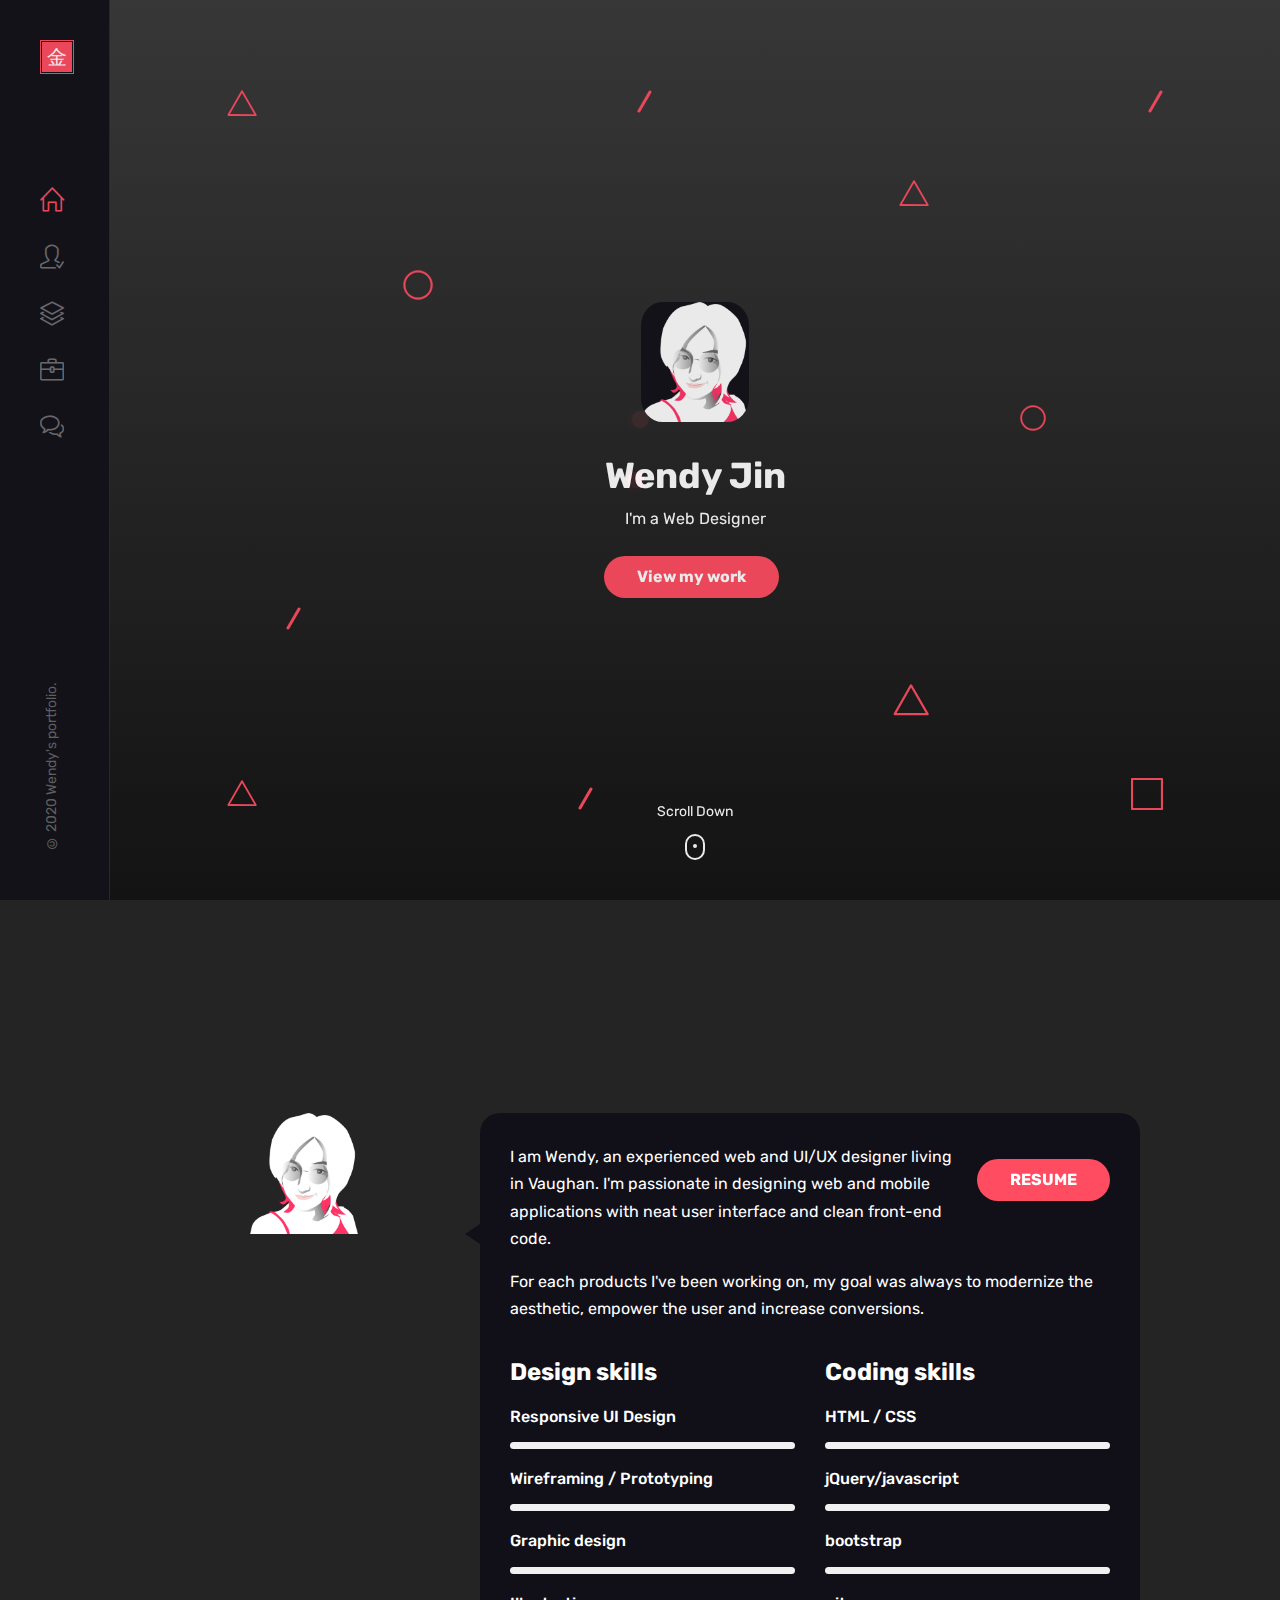
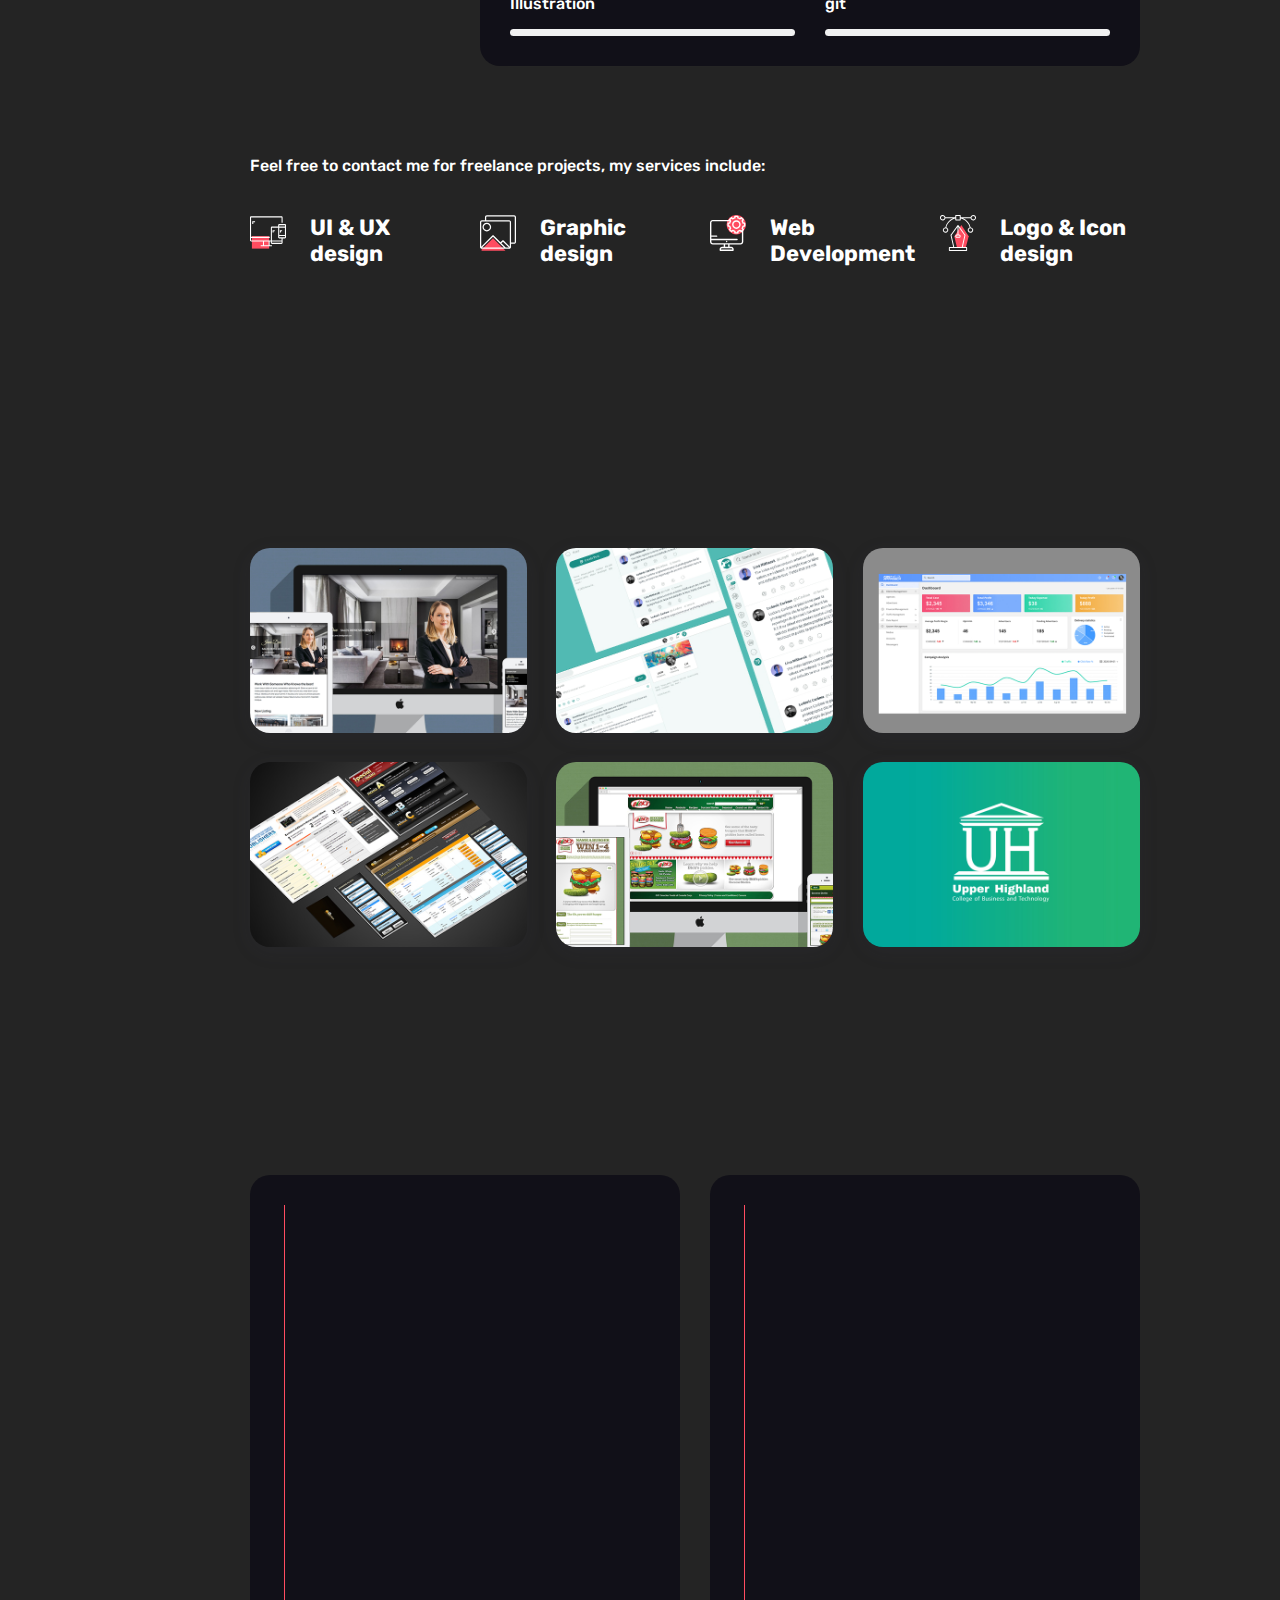
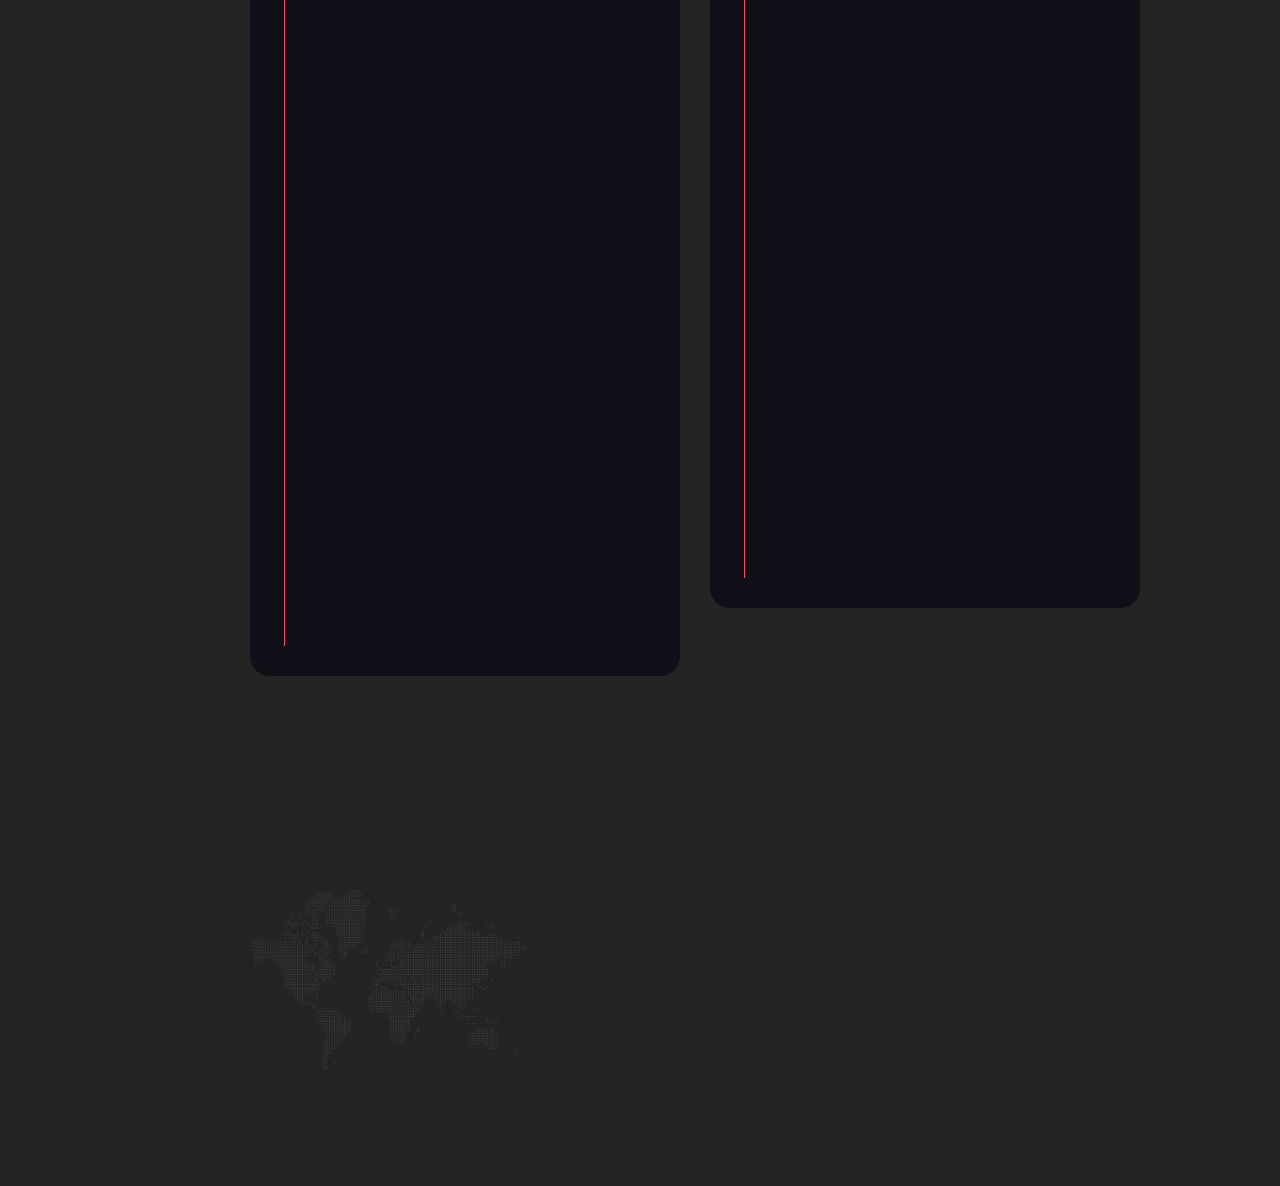
==== commit 7e55d2a0: "uploaded my resume and added links" ====
--- a/index.html
+++ b/index.html
@@ -68,13 +68,7 @@
 			<button>
 				<span></span>
 			</button>
-		</div>
-		<!-- logo image 
-		<div class="site-logo">
-			<a href="index-2-dark.html">
-				<img src="images/logo.svg" alt="Bolby" />
-			</a>
-		</div>-->
+		</div> 
 	</div>
 </header>
 
@@ -85,8 +79,7 @@
 	<div class="site-logo site-logo--wendy">
 		<a href="index-2-dark.html">
 			<span class="site-logo--wendy__ch">金</span>
-			<span class="site-logo--wendy__en">W</span>
-			<!--<img src="images/logo-b-light.svg" alt="Bolby" />-->
+			<span class="site-logo--wendy__en">W</span> 
 		</a>
 	</div>
 	
@@ -136,8 +129,7 @@
 
 				<!-- buttons -->
 				<div class="mt-4">
-					<a href="mailto:dbw_forever@hotmail.com" class="btn btn-default mr-2"> Hire me</a>
-					<a href="#" class="btn btn-default"> Resume</a>
+					<a href="#works" class="btn btn-default mr-2"> View my work</a> 
 				</div>
 			</div>
 			
@@ -212,7 +204,7 @@
 						<div class="row">
 							<div class="col-md-12">
 								<div class="mt-3 ml-4 float-right">
-									<a href="#" class="btn btn-default">RESUME</a>
+									<a href="wendy-resume-2020.pdf" class="btn btn-default" target="_blank">RESUME</a>
 								</div>
 								<!-- about text -->
 								<p>I am Wendy, an experienced web and UI/UX designer living in Vaughan. I'm passionate in designing web and mobile applications with neat user interface and clean front-end code. </p>
@@ -657,7 +649,7 @@
 								<span class="time">2015 - Present</span>
 								<h3 class="title"> <span>51.ca</span></h3>
 								<h4>Web Designer</h4>
-								<p> Don't get surprised by the Craigslist style home page, 51.ca is the largest online platform of the Chinese community in Canada, providing services in <a href="https://info.51.ca/" target="_blank">news</a> , <a href="https://house.51.ca/mls" target="_blank">real estate</a>, job listings and more.
+								<p> Don't get surprised by the Craigslist style home page, 51.ca is the largest online platform of the Chinese community in Canada, providing services in <a href="https://info.51.ca/" target="_blank">online news</a> , <a href="https://house.51.ca/mls" target="_blank">real estate</a>, job listings and more.
 									My responsibilities includes designing user interface for mobile and web APPs;
 									Planning and executing responsive solutions for existing and new company websites;
 									Creating responsive landing pages for company events and promotions under tight deadlines. 
@@ -735,7 +727,7 @@
 							<div class="content">
 								<span class="time">2005 - 2007</span>
 								<h3 class="title">York University</h3>
-								<h4>Administrative study</h4>
+								<h4>Administrative study - Degree</h4>
 							</div>
 						</div>
 						<!-- timeline item -->
@@ -743,7 +735,7 @@
 							<div class="content">
 								<span class="time">2002 - 2004</span>
 								<h3 class="title">Seneca College</h3>
-								<h4>Digital Media Arts</h4>
+								<h4>Digital Media Arts - Diplomat</h4>
 							</div>
 						</div>
 
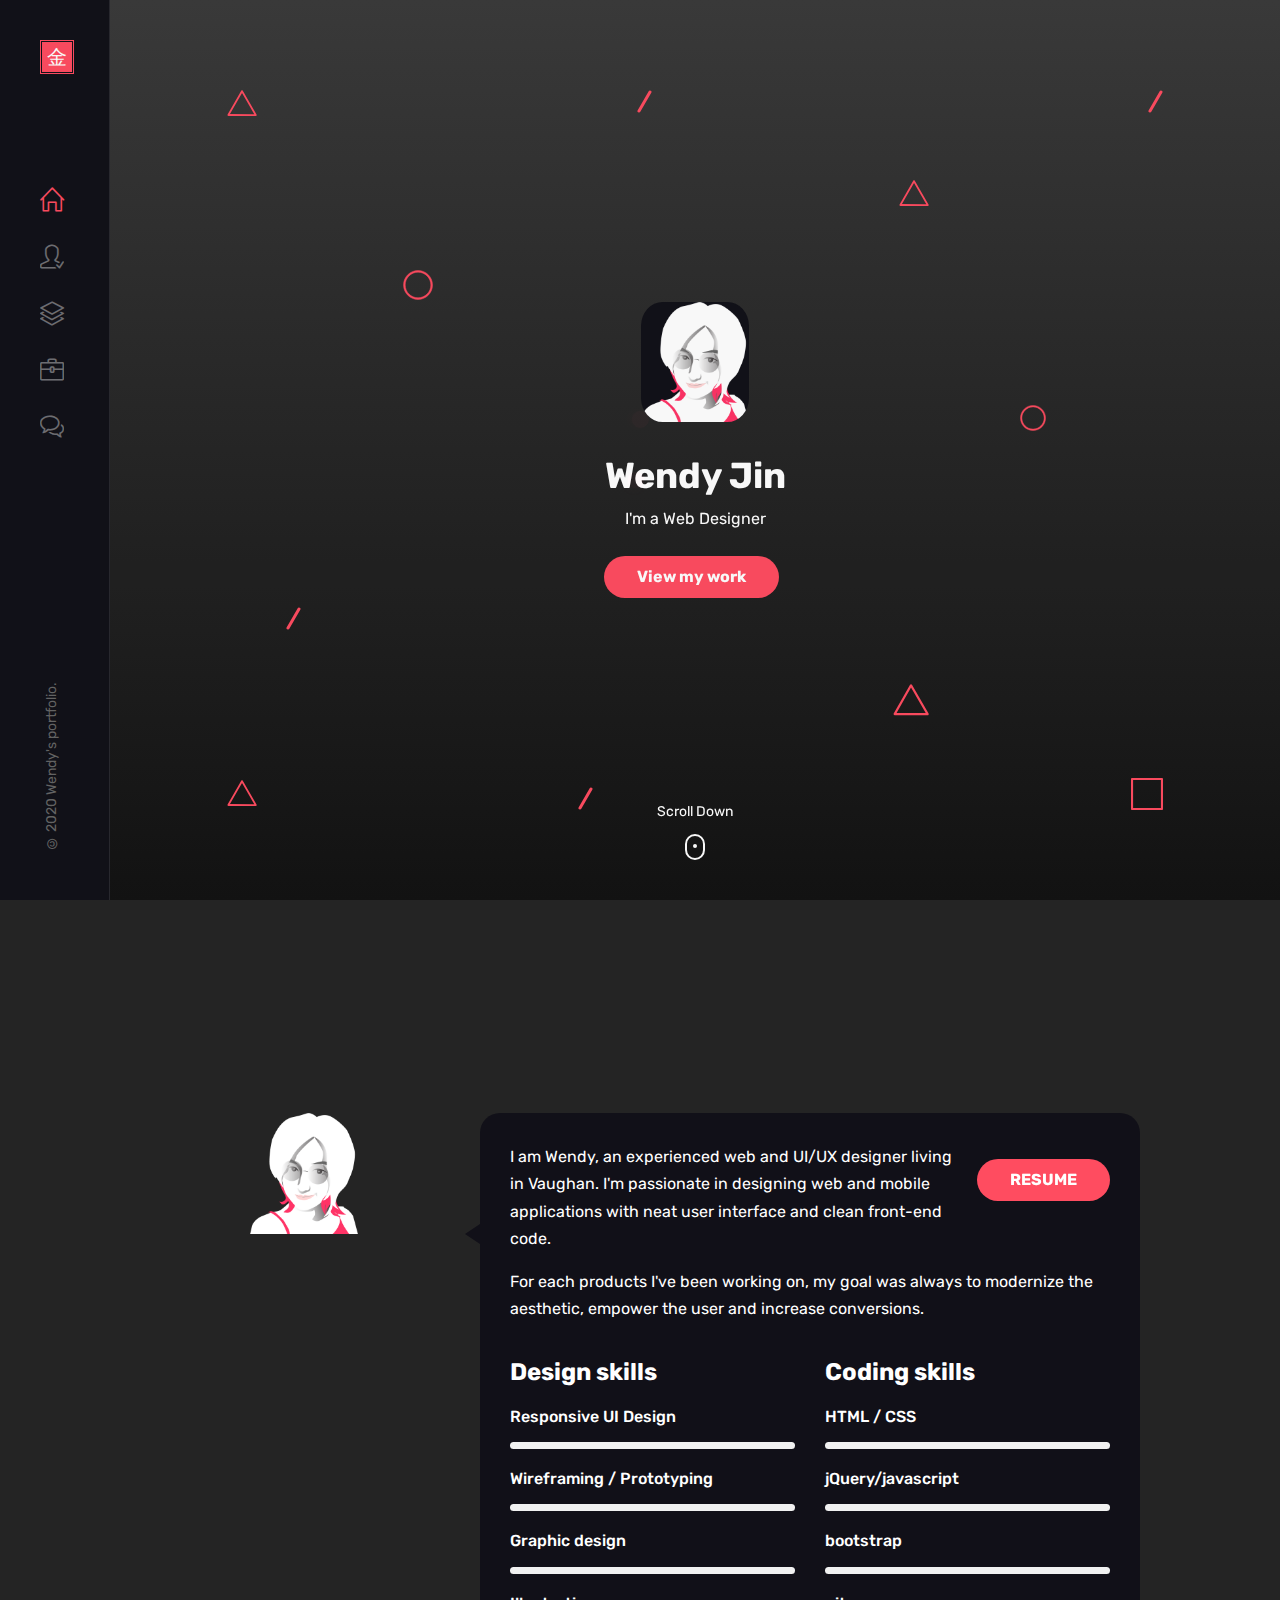
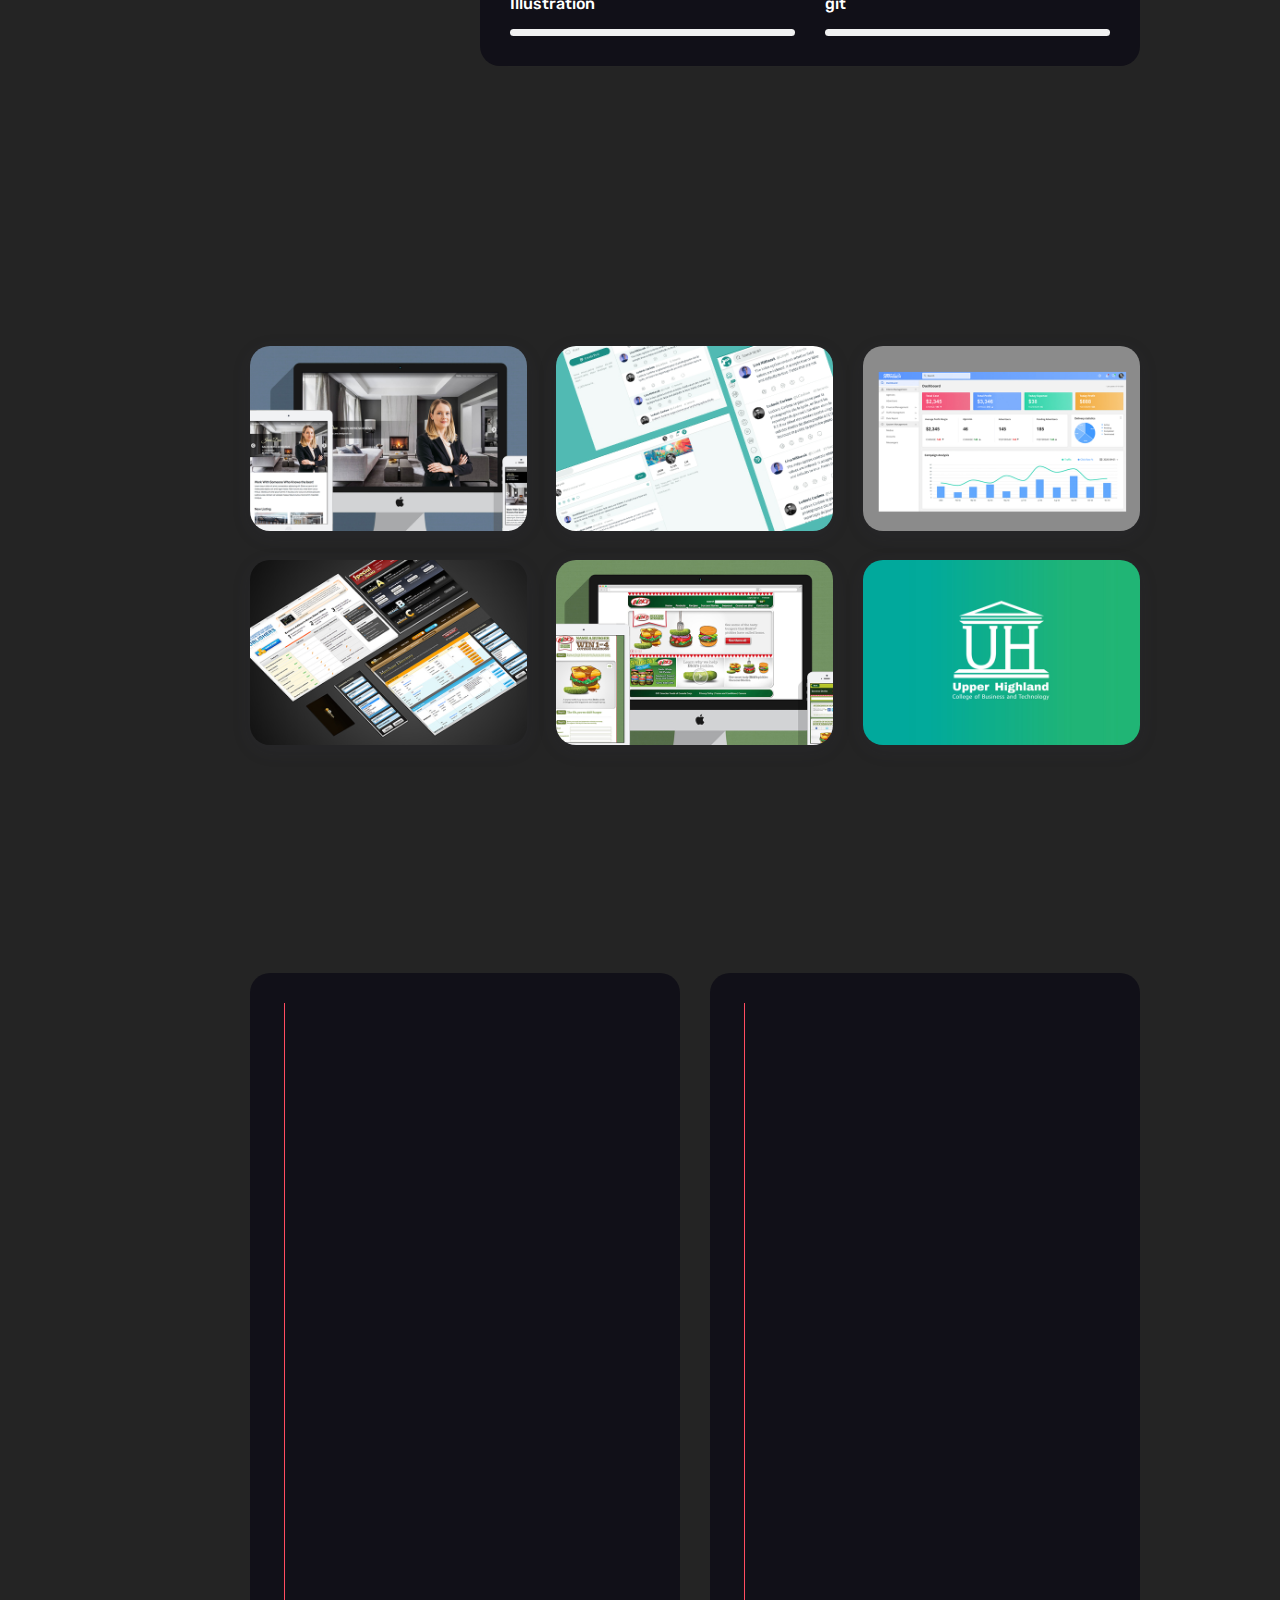
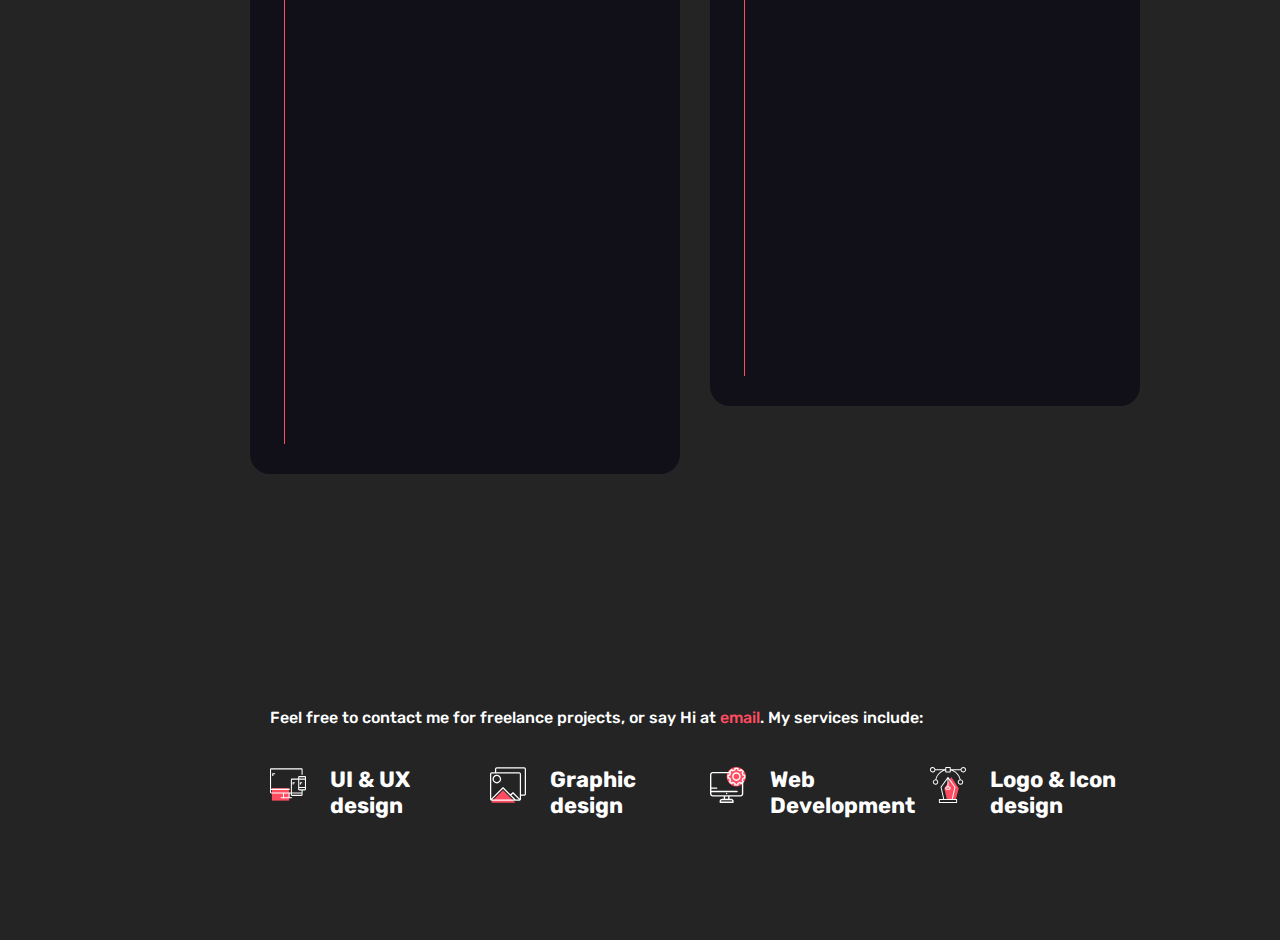
==== commit b96ab15b: "move my services form about to the contact sec" ====
--- a/index.html
+++ b/index.html
@@ -328,58 +328,7 @@
 
 			</div>
 			<!-- row end -->
-
-			<div class="spacer" data-height="70"></div>
-			
-			<div class="row my-services">
-				<div class="col-12"><h5>Feel free to contact me for freelance projects, my services include:</h5></div>
-				<div class="col-md-3 col-sm-6">
-					<!-- fact item -->
-					<div class="fact-item">
-						<img class="icon" src="./images/s-responsive-design.svg" alt="responsive web design"  width="36" height="36"/>
-						<div class="details">
-							<h3 class="mb-0 mt-0  "> UI & UX design </h3>
-							 
-						</div>
-					</div>
-					<div class="spacer d-md-none d-lg-none" data-height="30"></div>
-				</div>
-
-				<div class="col-md-3 col-sm-6">
-					<!-- fact item -->
-					<div class="fact-item">
-						<img class="icon" src="./images/s-graphic-design.svg" alt="responsive web design"  width="36" height="36"/>
-						<div class="details">
-							<h3 class="mb-0 mt-0  "> Graphic design </h3>
-							 
-						</div>
-					</div>
-					<div class="spacer d-md-none d-lg-none" data-height="30"></div>
-				</div>
-
-				<div class="col-md-3 col-sm-6">
-					<!-- fact item -->
-					<div class="fact-item">
-						<img class="icon" src="./images/s-web-dev.svg" alt="responsive web design"  width="36" height="36"/>
-						<div class="details">
-							<h3 class="mb-0 mt-0  ">Web Development</h3>
-							 
-						</div>
-					</div>
-					<div class="spacer d-md-none d-lg-none" data-height="30"></div>
-				</div>
-
-				<div class="col-md-3 col-sm-6">
-					<!-- fact item -->
-					<div class="fact-item">
-						<img class="icon" src="./images/s-logo.svg" alt="logo and icon design"  width="36" height="36"/>
-						<div class="details">
-							<h3 class="mb-0 mt-0  ">Logo & Icon design</h3> 
-						</div>
-					</div>
-				</div>
-
-			</div>
+ 
 
 		</div>
 		
@@ -767,28 +716,62 @@
 
 			<div class="spacer" data-height="60"></div>
 			
-			<div class="row">
-				
-				<div class="col-md-4">
-					<!-- contact info -->
-					<div class="contact-info">
-						<h3 class="wow fadeInUp">Let's talk!</h3>   
-					</div>
-				</div>
-
-				<div class="col-md-8">
-					<p class="wow fadeInUp">Feel free to contact me for freelance projects, collaborations or say Hi at <a href="mailto:dbw_forever@hotmail.com">email</a>.</p>
-				</div>
-
-			</div>
-
+			<div class="row my-services">
+				<div class="col-12"><h5>Feel free to contact me for freelance projects, or say Hi at <a href="mailto:dbw_forever@hotmail.com">email</a>. My services include:</h5></div>
+				<div class="col-md-3 col-sm-6">
+					<!-- fact item -->
+					<div class="fact-item">
+						<img class="icon" src="./images/s-responsive-design.svg" alt="responsive web design" width="36" height="36">
+						<div class="details">
+							<h3 class="mb-0 mt-0  "> UI &amp; UX design </h3>
+							 
+						</div>
+					</div>
+					<div class="spacer d-md-none d-lg-none" data-height="30" style="height: 30px;"></div>
+				</div>
+
+				<div class="col-md-3 col-sm-6">
+					<!-- fact item -->
+					<div class="fact-item">
+						<img class="icon" src="./images/s-graphic-design.svg" alt="responsive web design" width="36" height="36">
+						<div class="details">
+							<h3 class="mb-0 mt-0  "> Graphic design </h3>
+							 
+						</div>
+					</div>
+					<div class="spacer d-md-none d-lg-none" data-height="30" style="height: 30px;"></div>
+				</div>
+
+				<div class="col-md-3 col-sm-6">
+					<!-- fact item -->
+					<div class="fact-item">
+						<img class="icon" src="./images/s-web-dev.svg" alt="responsive web design" width="36" height="36">
+						<div class="details">
+							<h3 class="mb-0 mt-0  ">Web Development</h3>
+							 
+						</div>
+					</div>
+					<div class="spacer d-md-none d-lg-none" data-height="30" style="height: 30px;"></div>
+				</div>
+
+				<div class="col-md-3 col-sm-6">
+					<!-- fact item -->
+					<div class="fact-item">
+						<img class="icon" src="./images/s-logo.svg" alt="logo and icon design" width="36" height="36">
+						<div class="details">
+							<h3 class="mb-0 mt-0  ">Logo &amp; Icon design</h3> 
+						</div>
+					</div>
+				</div> 
+			</div>
+			<div class="spacer d-md-none d-lg-none" data-height="30" style="height: 30px;"></div>
 			
 
 		</div>
 
 	</section>
 
-	<div class="spacer" data-height="96"></div>
+	<div class="spacer" data-height="120"></div>
 	
 </main>
 
--- a/css/style.css
+++ b/css/style.css
@@ -2545,6 +2545,10 @@
   font-size: 22px;
 }
 
+.my-services {
+  padding: 0 20px;
+}
+
 .my-services h5{
   font-size: 1rem;
   margin-bottom: 40px;
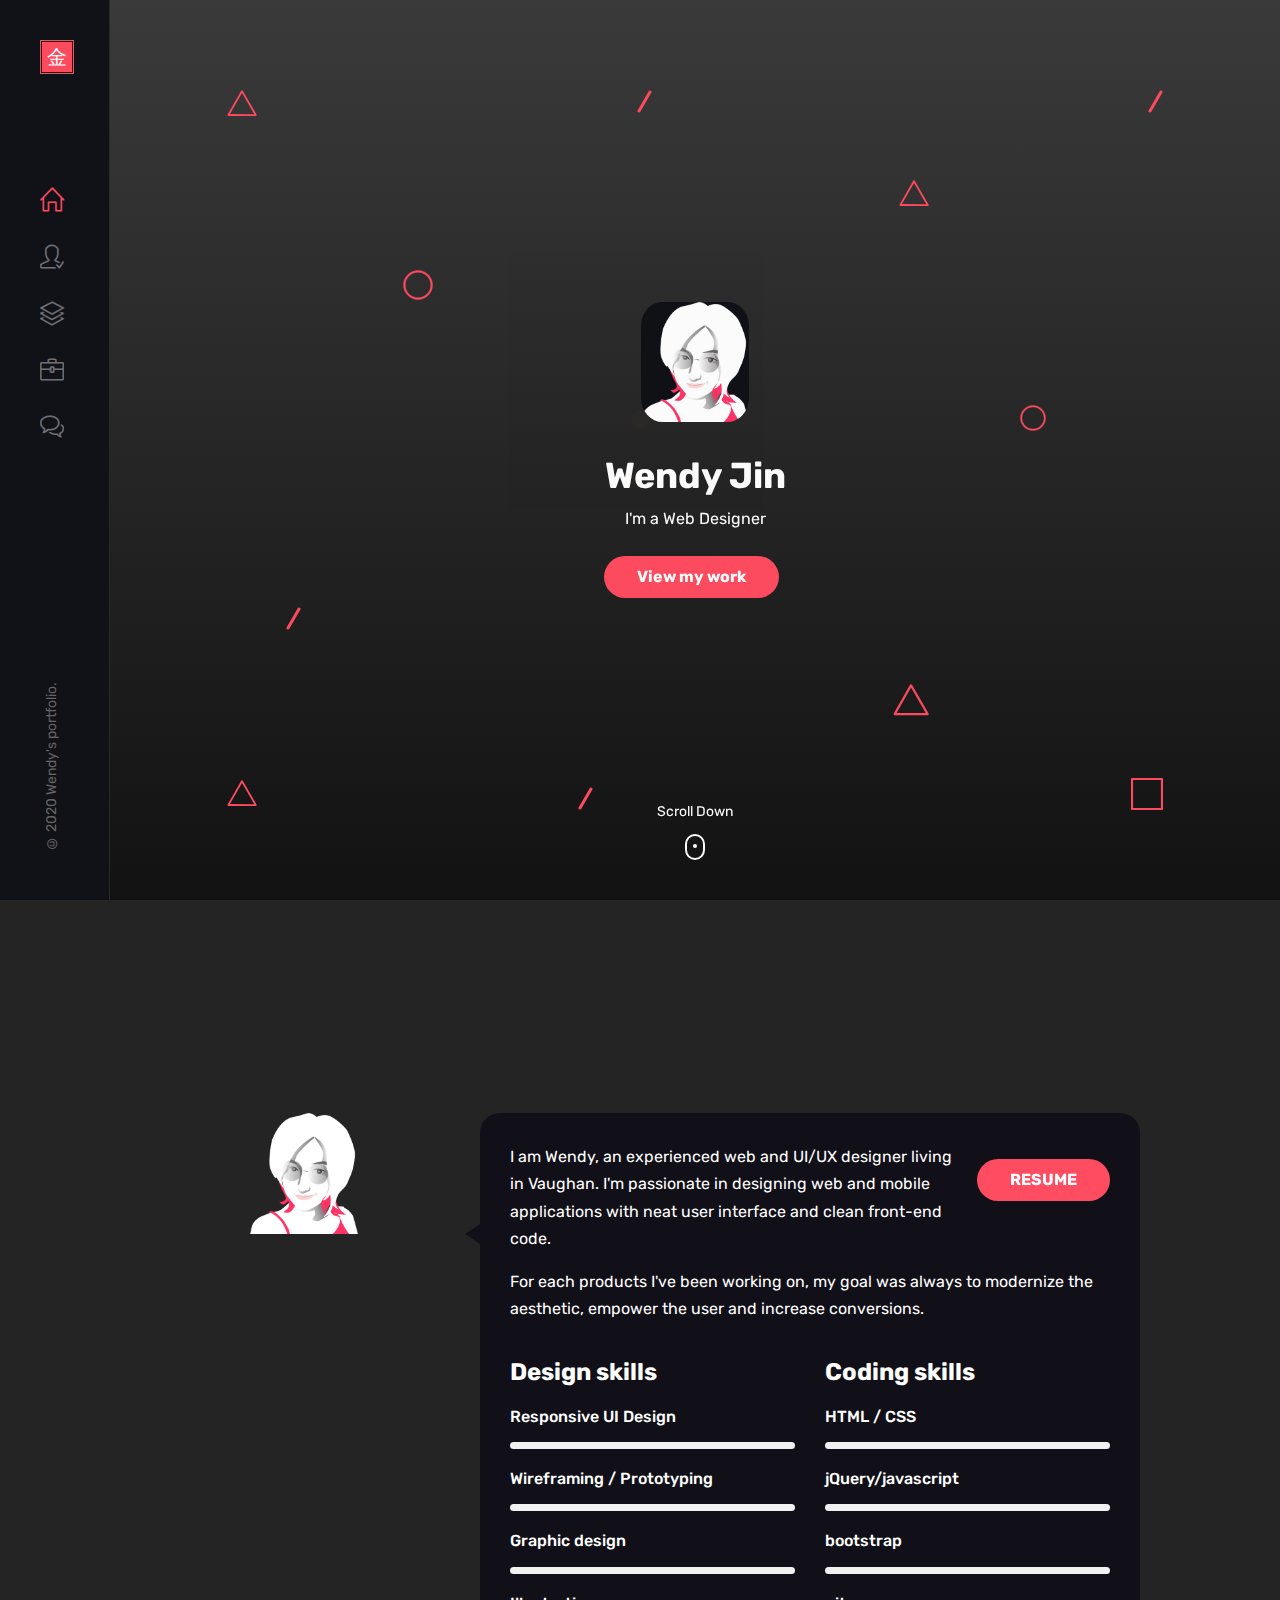
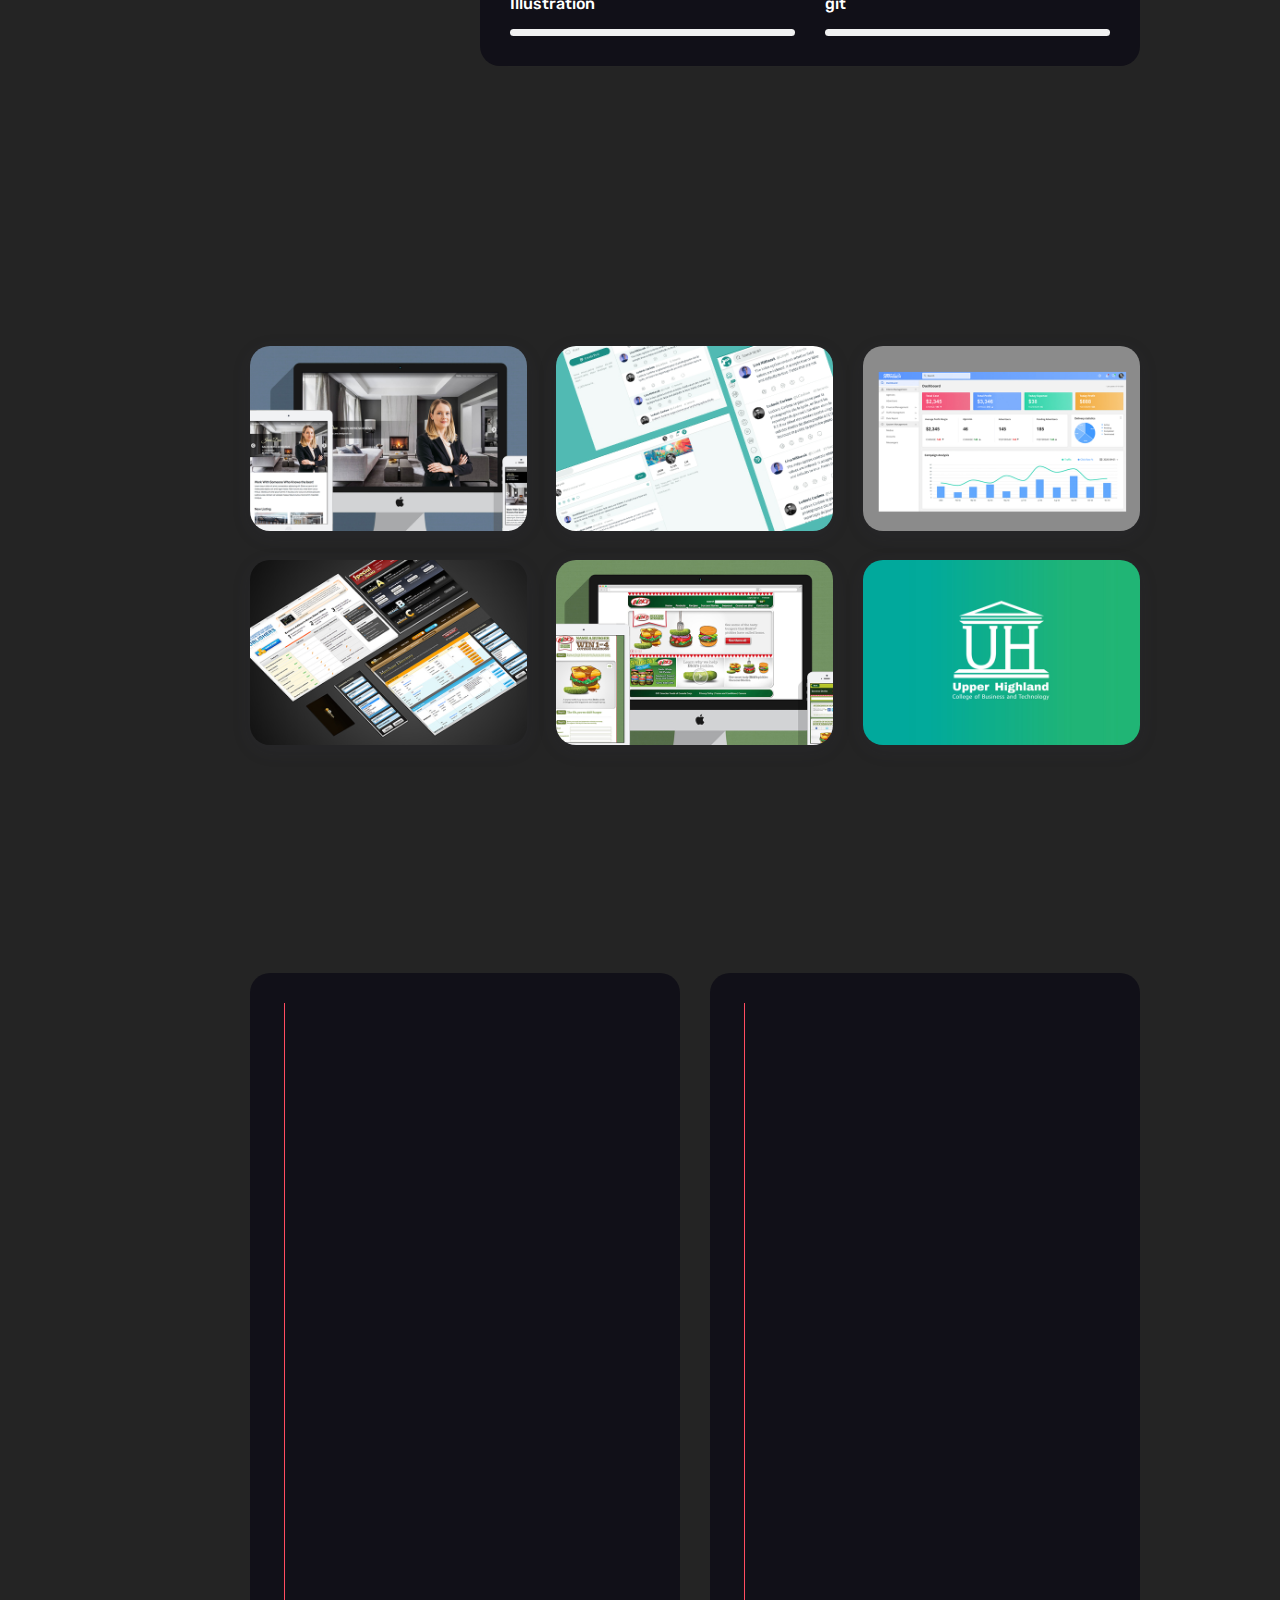
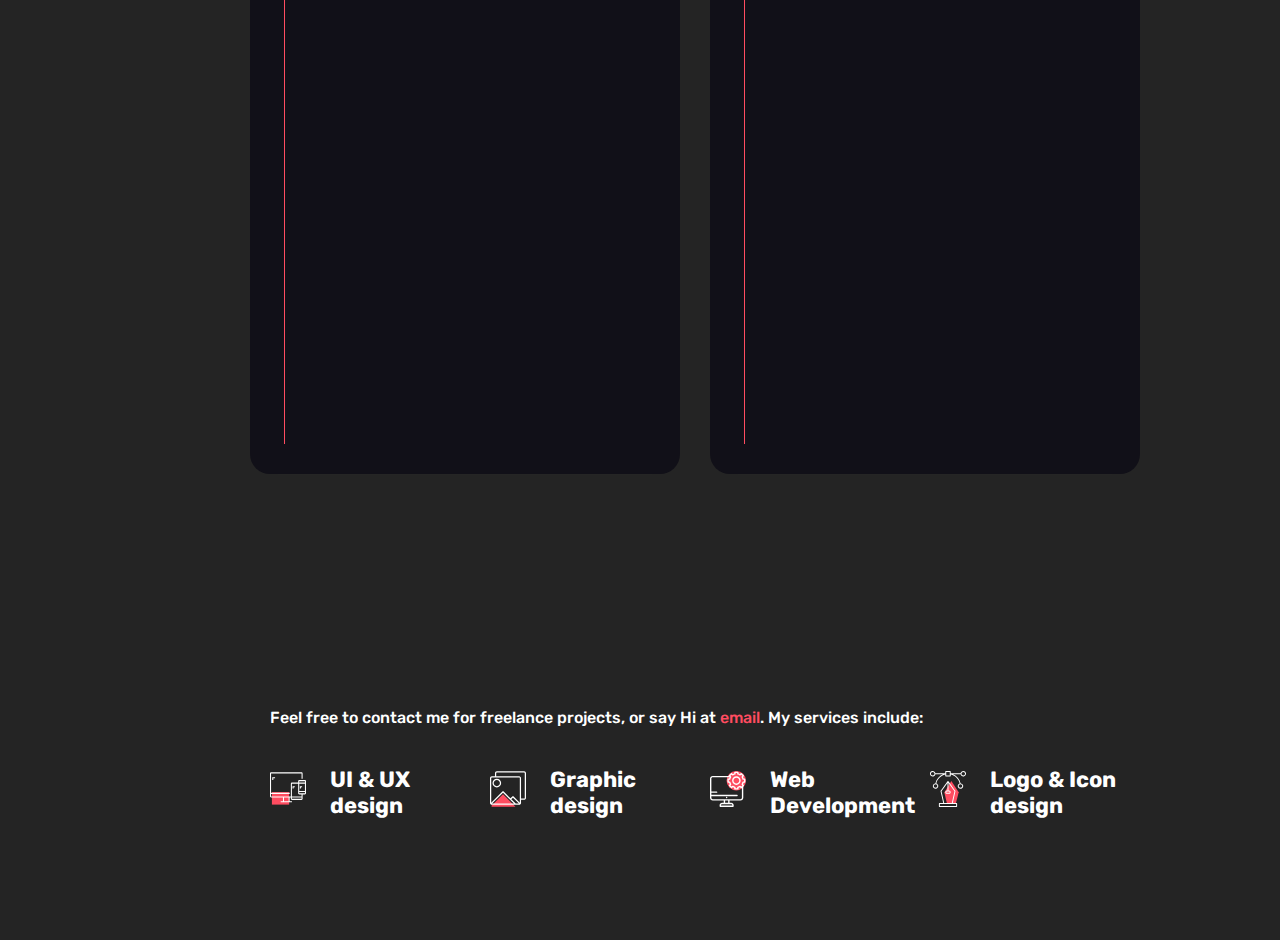
==== commit 00cf11dd: "add ui of  al supermarket in the portfolio sec" ====
--- a/index.html
+++ b/index.html
@@ -384,19 +384,19 @@
 					<div class="slide">
 						<div class="slide-content">
 							<a href="#"><img src="./images/work/w01-01.jpg" alt="Portfolio-title"  /> </a>
-							<div>aaaaaa</div>
+							<div>01</div>
 						</div> 
 					</div>
 					<div class="slide">
 						<div class="slide-content">
 							<a href="#"><img src="./images/work/w01-02.jpg" alt="Portfolio-title" /> </a>
-							<div>bbbbbbb</div>
+							<div>01</div>
 						</div>
 					</div> 
 					<div class="slide">
 						<div class="slide-content">
 							<a href="#"><img src="./images/work/w01-03.jpg" alt="Portfolio-title" /> </a>
-							<div>bbbbbbb</div>
+							<div>03</div>
 						</div>
 					</div> 
 				</div>
@@ -421,19 +421,19 @@
 					<div class="slide">
 						<div class="slide-content">
 							<a href="#"><img src="./images/work/w02-01.jpg" alt="Portfolio-title"  /> </a>
-							<div>aaaaaa</div>
+							<div>01</div>
 						</div> 
 					</div>
 					<div class="slide">
 						<div class="slide-content">
 							<a href="#"><img src="./images/work/w02-02.jpg" alt="Portfolio-title" /> </a>
-							<div>bbbbbbb</div>
+							<div>02</div>
 						</div>
 					</div> 
 					<div class="slide">
 						<div class="slide-content">
 							<a href="#"><img src="./images/work/w02-03.jpg" alt="Portfolio-title" /> </a>
-							<div>bbbbbbb</div>
+							<div>03</div>
 						</div>
 					</div> 
 				</div>
@@ -457,21 +457,33 @@
 				<div id="gallery-3" class="gallery mfp-hide">
 					<div class="slide">
 						<div class="slide-content">
-							<a href="#"><img src="./images/work/w03-01.jpg" alt="Portfolio-title"  /> </a>
-							<div>aaaaaa</div>
+							<a href="#"><img src="./images/work/w03-04.jpg" alt="Portfolio-title"  /> </a>
+							<div>01</div>
 						</div>
 						
 					</div>
 					<div class="slide">
 						<div class="slide-content">
+							<a href="#"><img src="./images/work/w03-05.jpg" alt="Portfolio-title" /> </a>
+							<div>02</div>
+						</div> 
+					</div>
+					<div class="slide">
+						<div class="slide-content">
+							<a href="#"><img src="./images/work/w03-01.jpg" alt="Portfolio-title" /> </a>
+							<div>03</div>
+						</div> 
+					</div>
+					<div class="slide">
+						<div class="slide-content">
 							<a href="#"><img src="./images/work/w03-02.jpg" alt="Portfolio-title" /> </a>
-							<div>bbbbbbb</div>
+							<div>04</div>
 						</div> 
 					</div>
 					<div class="slide">
 						<div class="slide-content">
 							<a href="#"><img src="./images/work/w03-03.jpg" alt="Portfolio-title" /> </a>
-							<div>ccc</div>
+							<div>05</div>
 						</div> 
 					</div>
 				</div>
@@ -496,14 +508,14 @@
 					<div class="slide">
 						<div class="slide-content">
 							<a href="#"><img src="./images/work/w04-01.jpg" alt="Portfolio-title"  /> </a>
-							<div>aaaaaa</div>
+							<div>01</div>
 						</div>
 						
 					</div>
 					<div class="slide">
 						<div class="slide-content">
 							<a href="#"><img src="./images/work/w04-02.jpg" alt="Portfolio-title" /> </a>
-							<div>bbbbbbb</div>
+							<div>02</div>
 						</div> 
 					</div> 
 				</div>
@@ -528,13 +540,13 @@
 					<div class="slide">
 						<div class="slide-content">
 							<a href="#"><img src="./images/work/w05-01.jpg" alt="Portfolio-title"  /> </a>
-							<div>aaaaaa</div>
+							<div>01</div>
 						</div>
 						
 					</div>
 					<div class="slide">
 						<a href="#"><img src="./images/work/w05-02.jpg" alt="Portfolio-title" /> </a>
-						<div>bbbbbbb</div>
+						<div>02</div>
 					</div>
 				</div>
 			</div>
@@ -676,7 +688,8 @@
 							<div class="content">
 								<span class="time">2005 - 2007</span>
 								<h3 class="title">York University</h3>
-								<h4>Administrative study - Degree</h4>
+								<h4>Bachelor Degree</h4>
+								<p><b>Administrative study</b></p>
 							</div>
 						</div>
 						<!-- timeline item -->
@@ -684,7 +697,8 @@
 							<div class="content">
 								<span class="time">2002 - 2004</span>
 								<h3 class="title">Seneca College</h3>
-								<h4>Digital Media Arts - Diplomat</h4>
+								<h4>Diplomat</h4>
+								<p><b>Digital Media Arts</b></p>
 							</div>
 						</div>
 
@@ -723,7 +737,7 @@
 					<div class="fact-item">
 						<img class="icon" src="./images/s-responsive-design.svg" alt="responsive web design" width="36" height="36">
 						<div class="details">
-							<h3 class="mb-0 mt-0  "> UI &amp; UX design </h3>
+							<h3 class="mb-0 mt-0  "> UI &amp; UX <br>design </h3>
 							 
 						</div>
 					</div>
@@ -735,7 +749,7 @@
 					<div class="fact-item">
 						<img class="icon" src="./images/s-graphic-design.svg" alt="responsive web design" width="36" height="36">
 						<div class="details">
-							<h3 class="mb-0 mt-0  "> Graphic design </h3>
+							<h3 class="mb-0 mt-0  "> Graphic <br>design </h3>
 							 
 						</div>
 					</div>
@@ -747,7 +761,7 @@
 					<div class="fact-item">
 						<img class="icon" src="./images/s-web-dev.svg" alt="responsive web design" width="36" height="36">
 						<div class="details">
-							<h3 class="mb-0 mt-0  ">Web Development</h3>
+							<h3 class="mb-0 mt-0  ">Web <br>Development</h3>
 							 
 						</div>
 					</div>
--- a/css/style.css
+++ b/css/style.css
@@ -1109,6 +1109,8 @@
   font-size: 36px;
   color: #DEDEEA;
   float: left;
+  position: relative;
+  top:4px;
 }
 .fact-item .number {
   font-size: 30px;
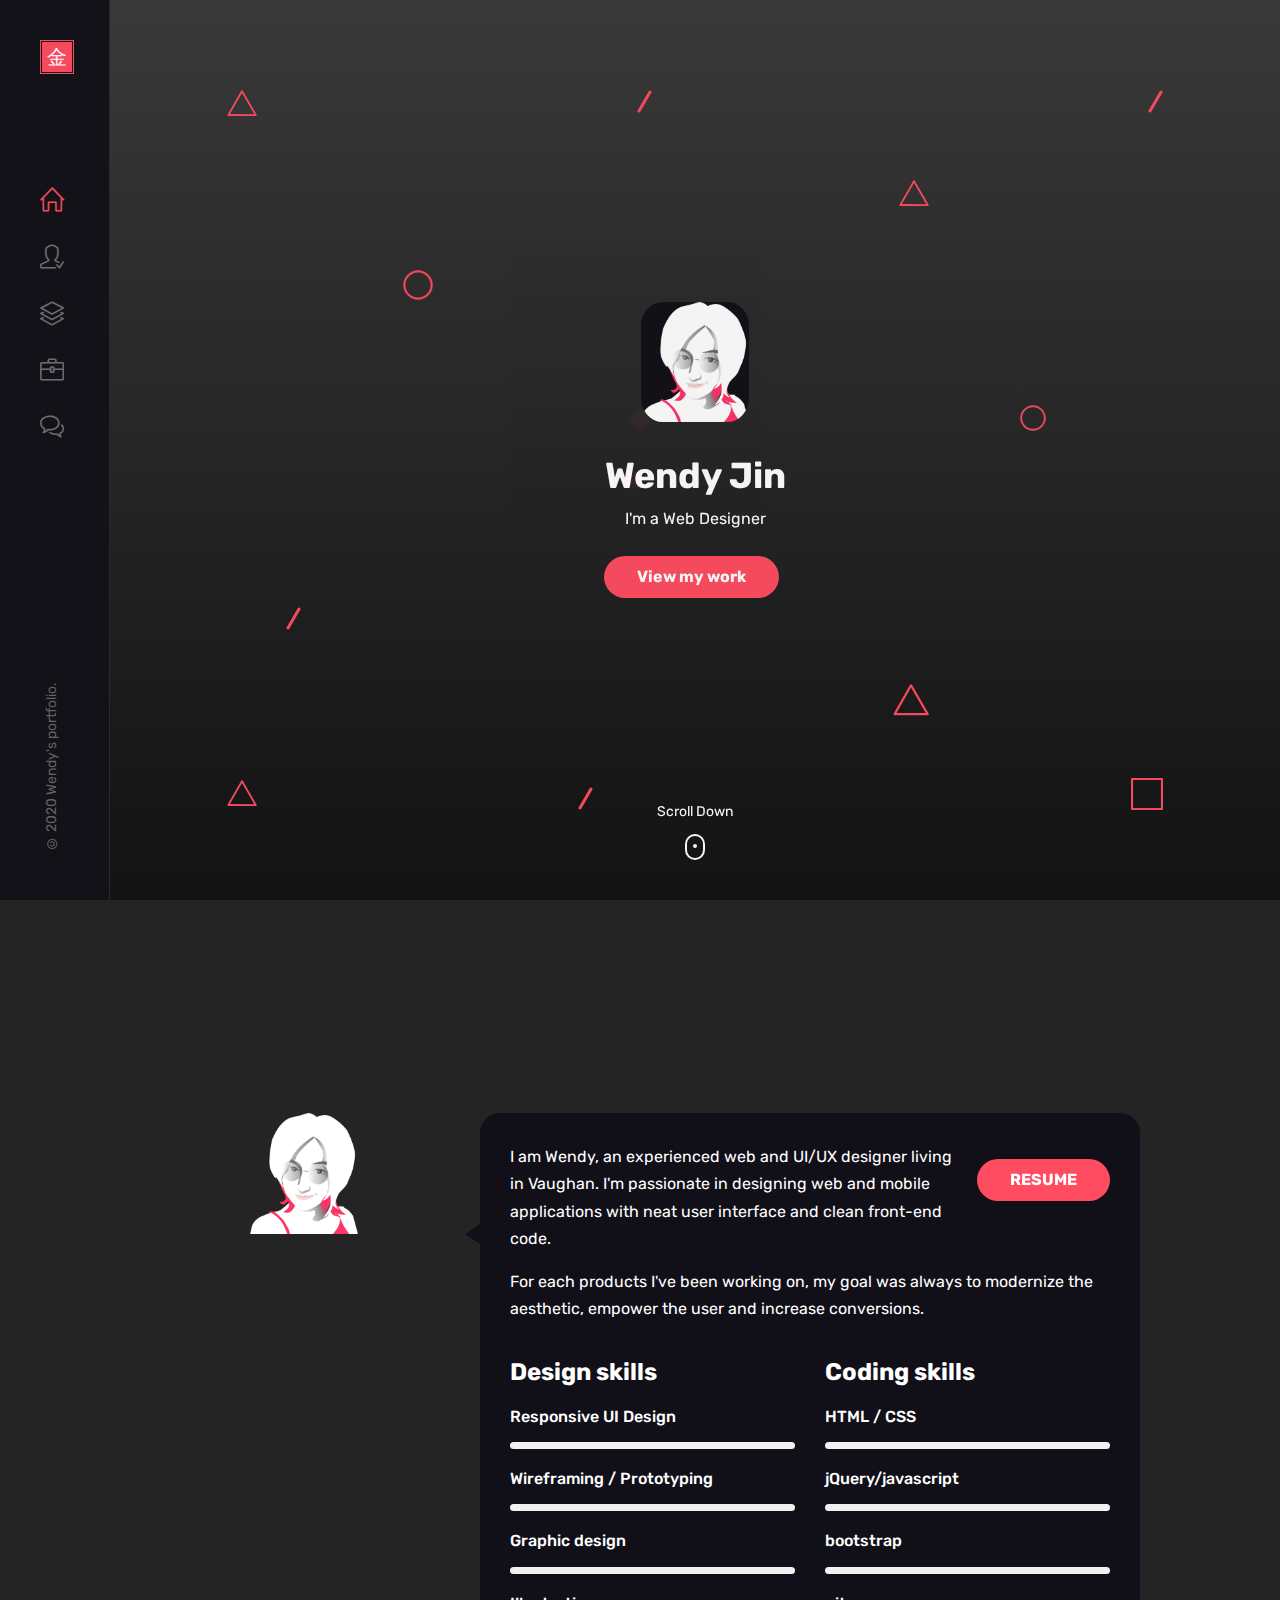
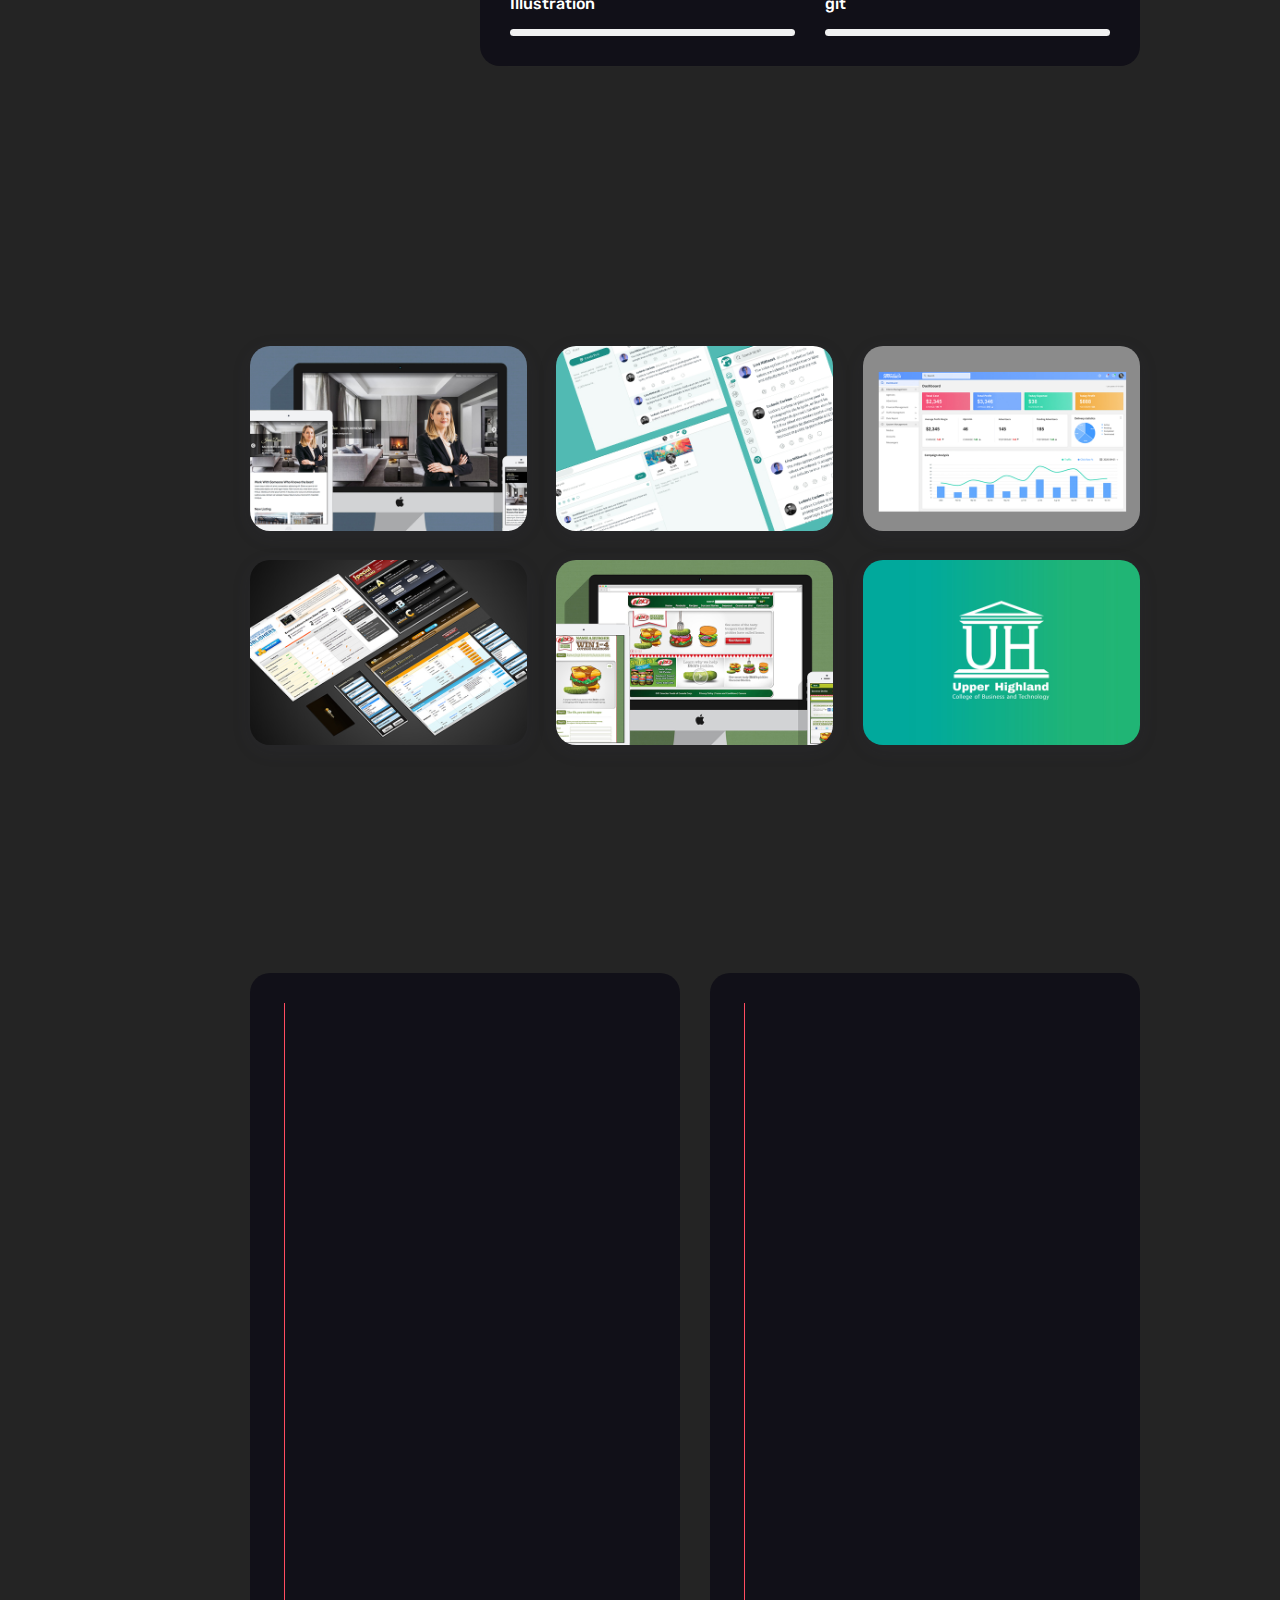
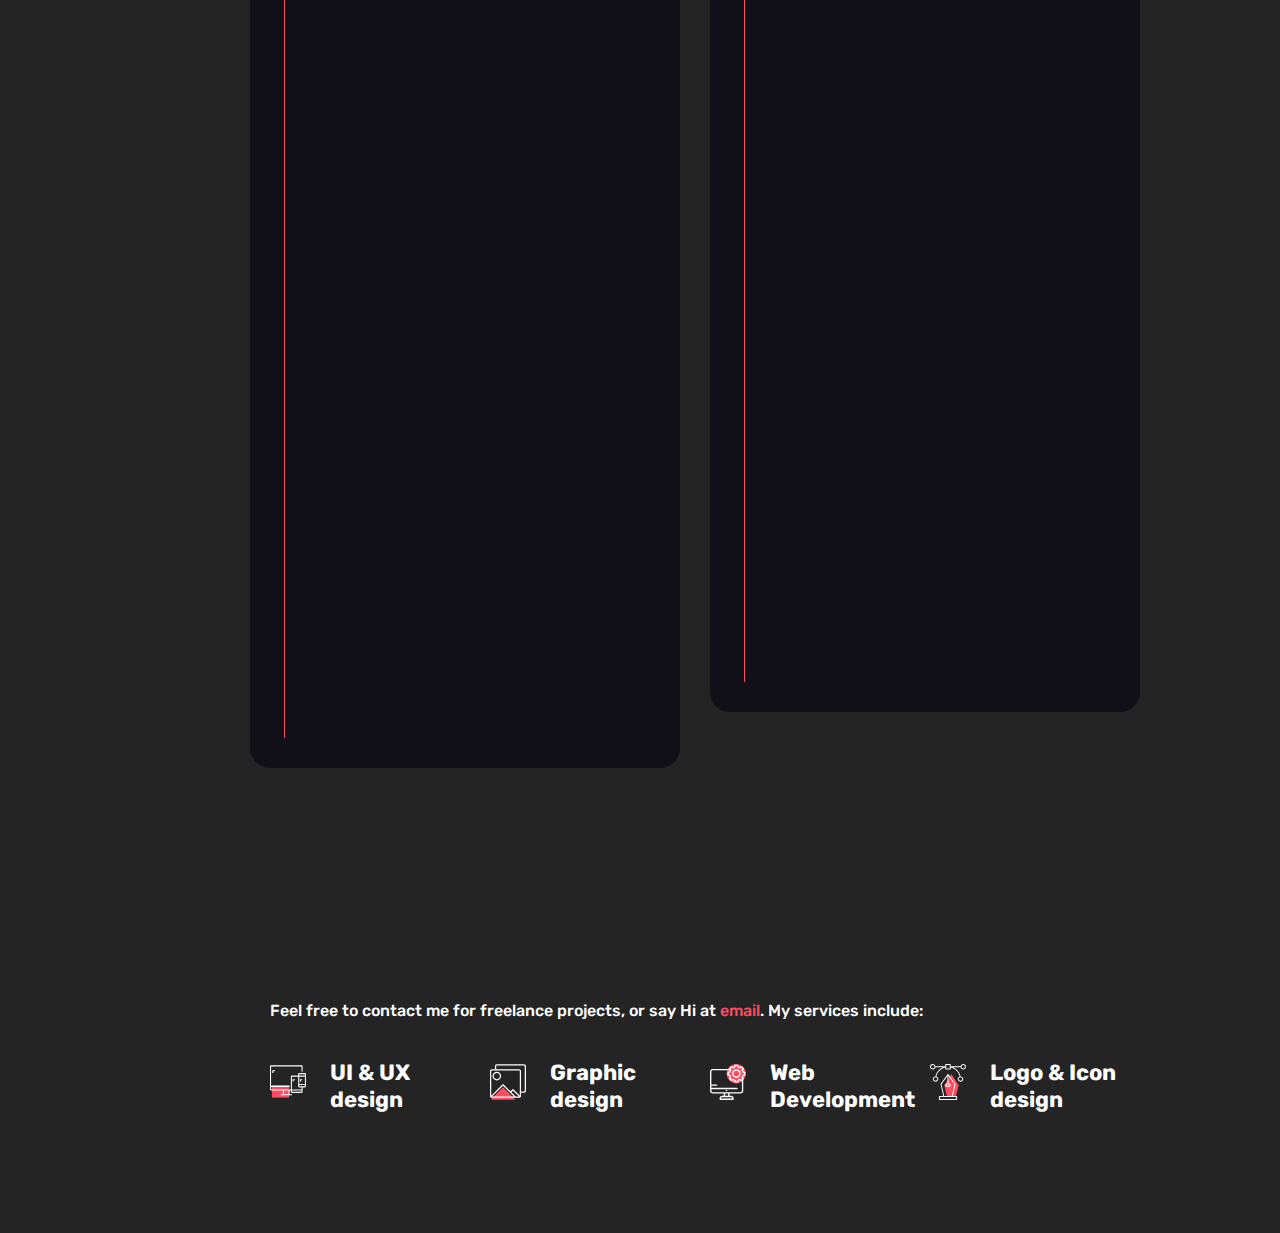
==== commit 15e9c623: "revised resume" ====
--- a/index.html
+++ b/index.html
@@ -603,17 +603,27 @@
 
 					<!-- timeline wrapper -->
 					<div class="timeline exp bg-dark rounded shadow-light padding-30 overflow-hidden">
-
 						<!-- timeline item -->
 						<div class="timeline-container wow fadeInUp">
 							<div class="content">
-								<span class="time">2015 - Present</span>
+								<span class="time">2020 - Present</span>
+								<h3 class="title"> <span>Freelancer</span></h3> 
+							</div>
+						</div>
+
+						<!-- timeline item -->
+						<div class="timeline-container wow fadeInUp">
+							<div class="content">
+								<span class="time">2016 - 2019</span>
 								<h3 class="title"> <span>51.ca</span></h3>
-								<h4>Web Designer</h4>
-								<p> Don't get surprised by the Craigslist style home page, 51.ca is the largest online platform of the Chinese community in Canada, providing services in <a href="https://info.51.ca/" target="_blank">online news</a> , <a href="https://house.51.ca/mls" target="_blank">real estate</a>, job listings and more.
-									My responsibilities includes designing user interface for mobile and web APPs;
-									Planning and executing responsive solutions for existing and new company websites;
-									Creating responsive landing pages for company events and promotions under tight deadlines. 
+								<h4>Senior Web Designer</h4>
+								<p> Founded in 2001, 51.ca is the largest online platform of the Chinese community in Canada, providing services in <a href="https://info.51.ca/" target="_blank">online news</a> , <a href="https://house.51.ca/mls" target="_blank">real estate</a>, job listings and more.</p>
+								<ul class="timeline-role">
+									<li>Designed user interface for mobile and web APPs;</li>
+									<li>Planned and executing responsive solutions for existing and new company websites;</li>
+									<li>Created responsive landing pages for company events and promotions under tight deadlines.</li>
+								</ul> 
+								 
 							</div>
 						</div>
 
@@ -623,9 +633,13 @@
 								<span class="time">2014 - 2015</span>
 								<h3 class="title"> <span>Wired Messenger</span></h3>
 								<h4>Web Designer</h4>
-								<p>Coordinated between art director and developers to facilitate the process of building online products;
-									Created wireframes and HTML prototypes for client's online campaigns and websites;
-									Coded HTML emails and ran tests to ensure compatibility in major email providers.</p>
+								<p>Wired Messenger is a top email marketing agency based out of Toronto that specializes in email marketing, web development, and more. </p>
+								<ul class="timeline-role">
+									<li>Coordinated between art director and developers to facilitate the process of building online products;</li>
+									<li>Created wireframes and HTML prototypes for client's online campaigns and websites;</li>
+									<li>Coded HTML emails and ran tests to ensure compatibility in major email providers.</li>
+							    </ul>		
+								 
 							</div>
 						</div>
 
@@ -635,10 +649,13 @@
 								<span class="time">2013 - 2014</span>
 								<h3 class="title"><span>Tour East Holiday</span></h3>
 								<h4>Graphic and Web Designer</h4>
-								<p>Planned site structure & created UI for corporation websites;
-									Coded and integrated Html, CSS and jQuery into DotNetNuke a web content management system and web application framework based on Microsoft .NET;
-									Created email templates supported by major email platforms and executed email marketing campaigns;
-									Designed flyers, newspaper ads, brochure for offline marketing promotion.</p>
+								<p>One of the most dynamic and innovative travel companies located in Toronto.</p>
+								<ul class="timeline-role">
+									<li>Planned site structure & created UI for corporation websites;</li>
+									<li>Coded and integrated Html, CSS and jQuery into DotNetNuke a web content management system and web application framework based on Microsoft .NET;</li>
+									<li>Created email templates supported by major email platforms and executed email marketing campaigns;</li>
+									<li>Designed flyers, newspaper ads, brochure for offline marketing promotion.</li>
+								</ul> 
 							</div>
 						</div>
 
@@ -662,11 +679,13 @@
 								<span class="time">2011 - 2012</span>
 								<h3 class="title"><span>Weight Watchers International, Inc.</span></h3>
 								<h4>Web Designer</h4>
-								<p>Created brand identity for company’s blog project and customized a WordPress theme;
-									Conducted research of WordPress widgets to improve blog performance;
-									Worked with overseas programmers to solved technical problems effectively through daily meetings; 
-									Designed newsletters, banners and landing pages; 
-								</p>
+								<p>Weight Watchers is a global company headquartered in the U.S. that offers various products and services to assist in healthy habits.</p>
+								<ul class="timeline-role">
+									<li>Created brand identity for company’s blog project and customized a WordPress theme;</li>
+									<li>Conducted research of WordPress widgets to improve blog performance;</li>
+									<li>Worked with overseas programmers to solved technical problems effectively through daily meetings;</li>
+									<li>Designed newsletters, banners and landing pages.</li>
+								</ul>
 							</div>
 						</div>
 
@@ -676,10 +695,13 @@
 								<span class="time">2017 - 2013</span>
 								<h3 class="title"><span>YesUp Ecommerce Solutions Inc.</span></h3>
 								<h4>Web and flash Designer</h4>
-								<p>Created visual assets, including graphics, logo and icons for websites;
-									Delivered html prototypes with emphasis on cross browser compatibility;
-									Created flash games and banners for on-line Ad campaigns;
-									Created promotional or educational flash demos or videos for company products and services. 
+								<p>Founded in 1999 at Toronto, YesUp provides the most effective and comprehensive online advertising services and delivers e-commerce solutions to its clients with technical expertise and marketing innovation.<br>
+							    <ul class="timeline-role">	
+									<li>Created visual assets, including graphics, logo and icons for websites;</li>
+									<li>Delivered html prototypes with emphasis on cross browser compatibility;</li>
+									<li>Created flash games and banners for on-line Ad campaigns;</li>
+									<li>Created promotional or educational flash demos or videos for company products and services. </li>
+								</ul> 
 							</div>
 						</div>
 
--- a/css/style.css
+++ b/css/style.css
@@ -2581,6 +2581,11 @@
   color: #a2a2a2;
 }
 
+.timeline-role{
+  position: relative;
+  left:18px;
+  font-size: .875rem;
+}
 
 .portfolio-item .mask{
   background: #FF4C60;
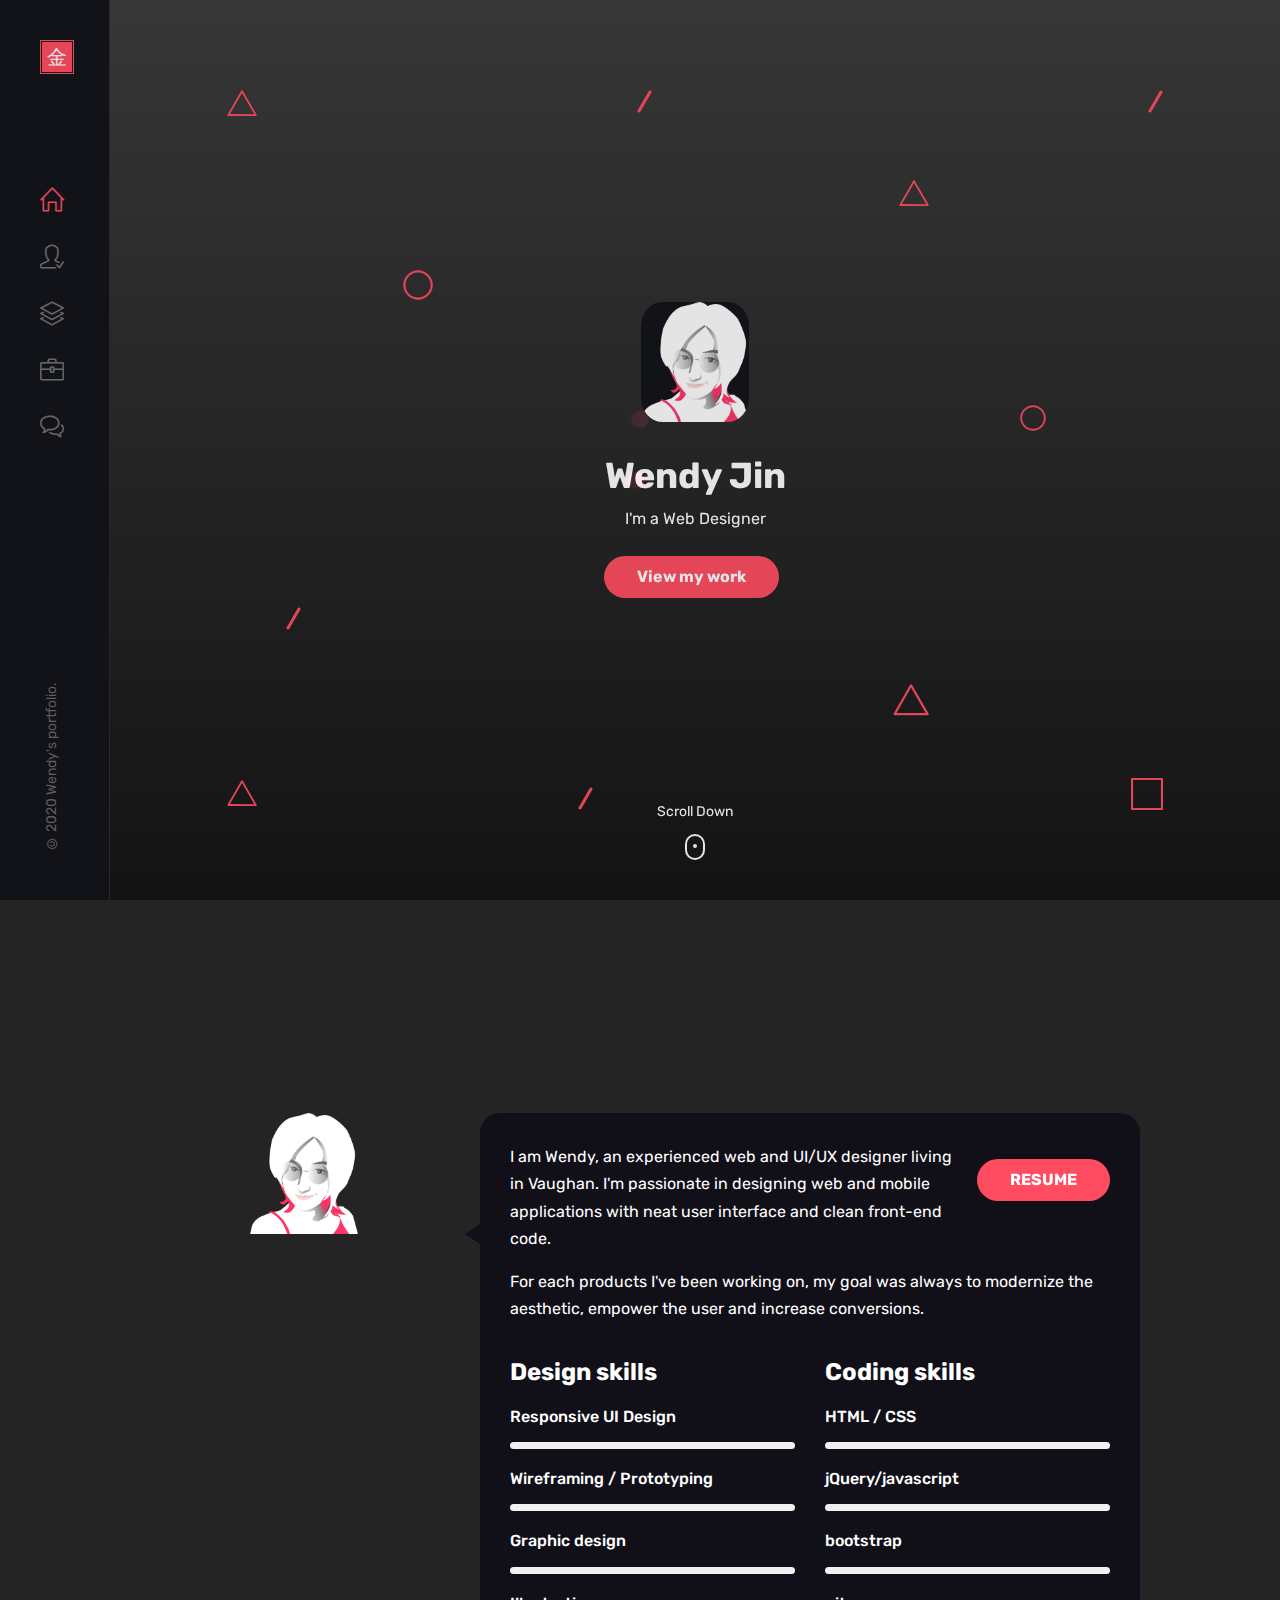
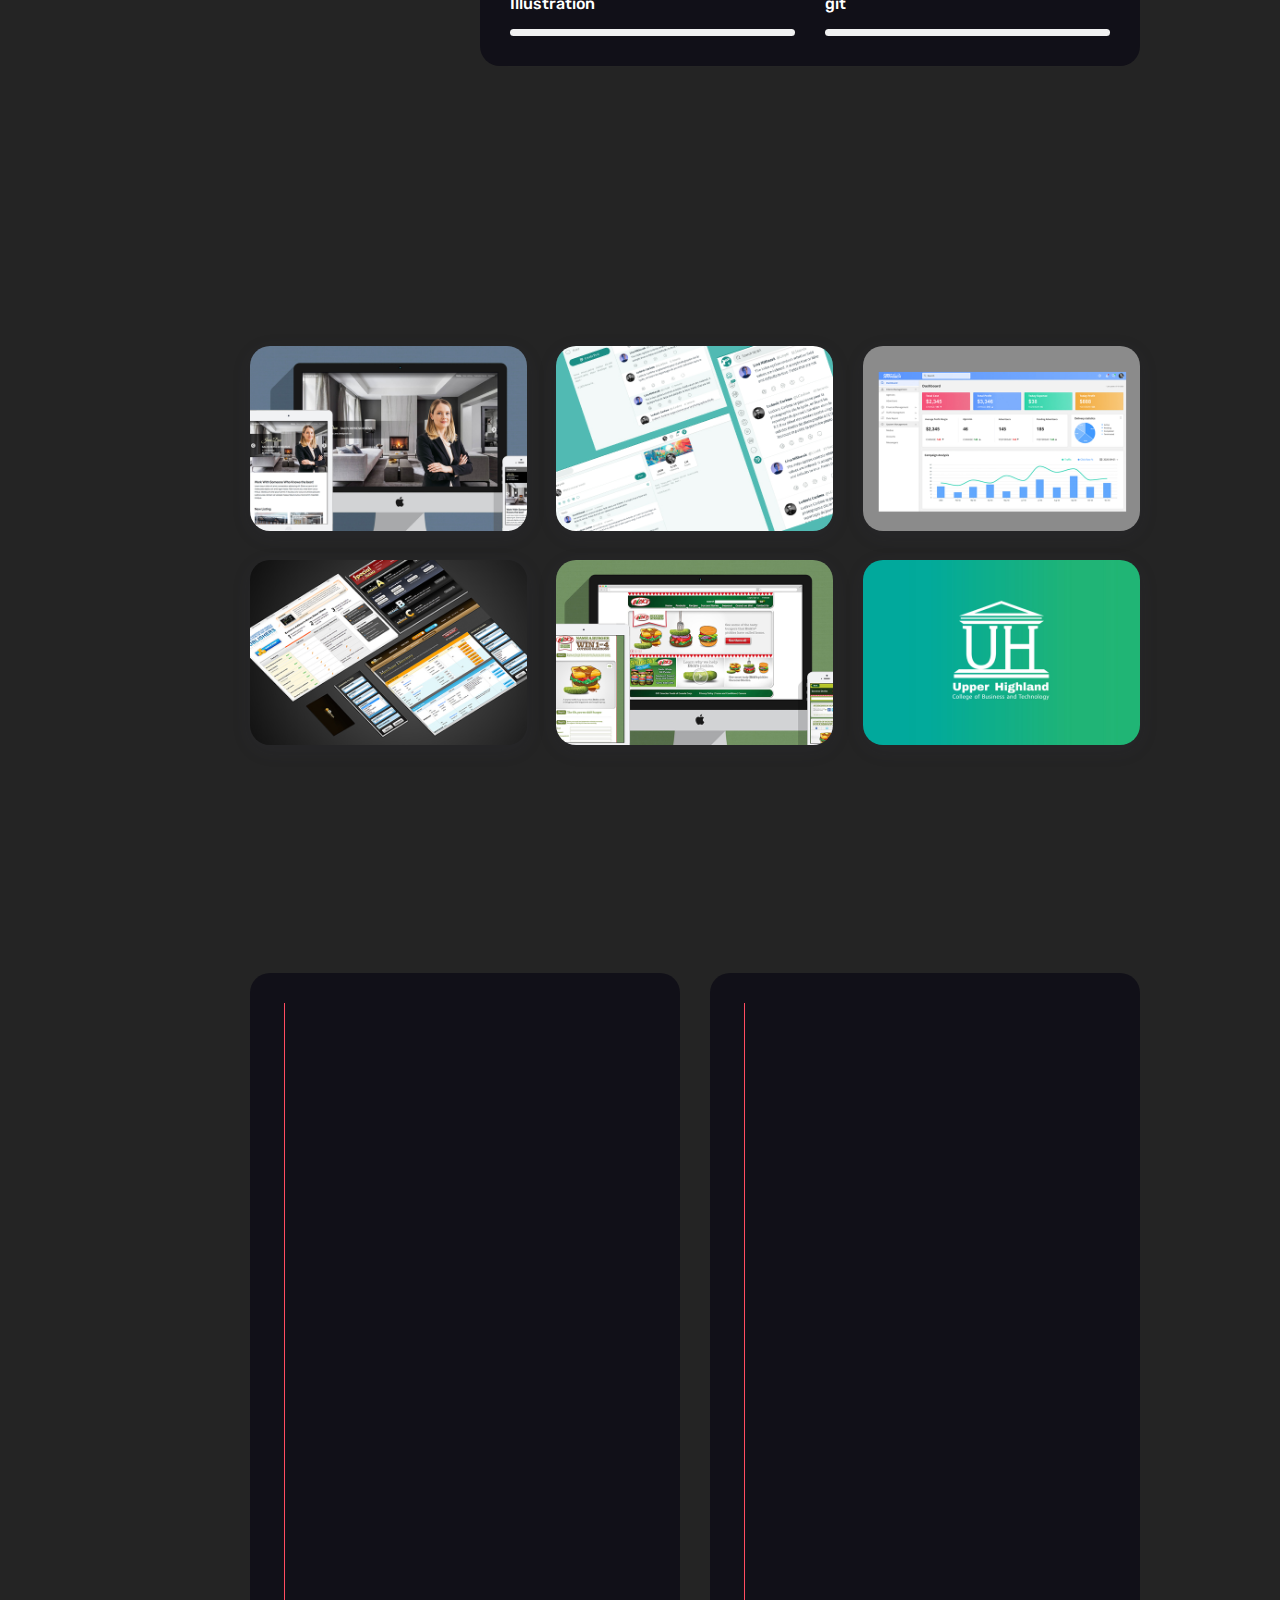
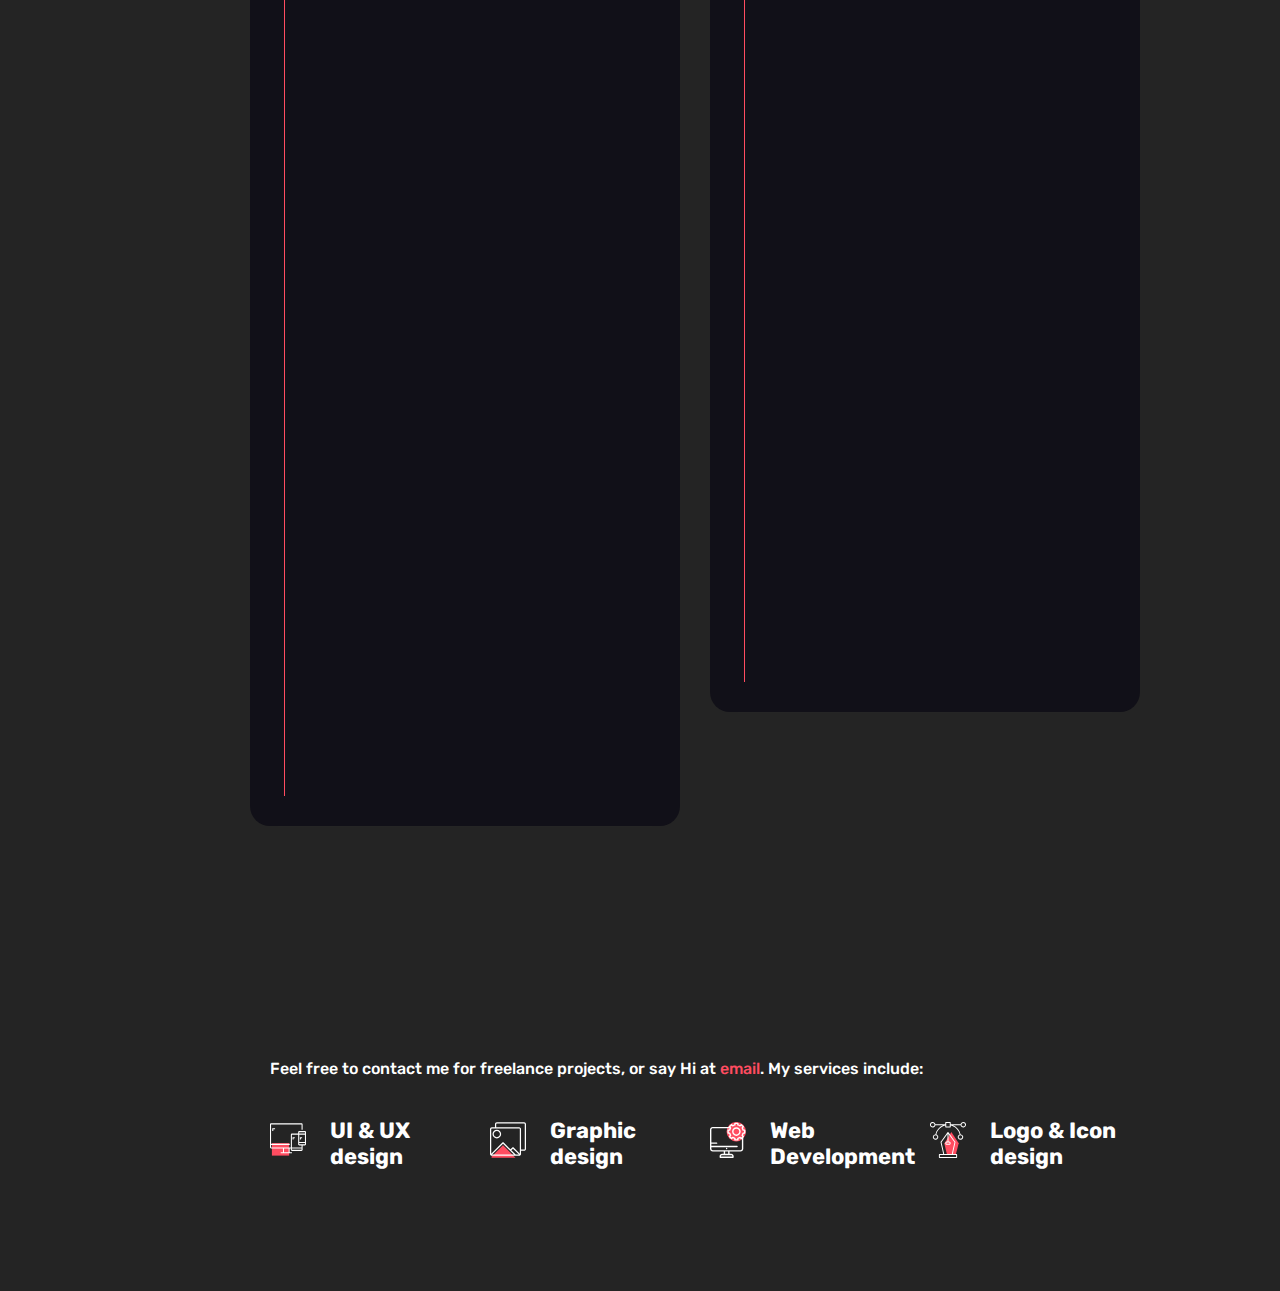
==== commit bb181a2e: "update resume pdf change font color" ====
--- a/index.html
+++ b/index.html
@@ -608,6 +608,7 @@
 							<div class="content">
 								<span class="time">2020 - Present</span>
 								<h3 class="title"> <span>Freelancer</span></h3> 
+								<p>worked on user interface design for different clients such as <a href="https://fastapproach.ca/">Fastapproach.ca</a> and <a href="https://alpremium.ca/" target="_blank">alpremium.ca</a></p>
 							</div>
 						</div>
 
@@ -620,7 +621,7 @@
 								<p> Founded in 2001, 51.ca is the largest online platform of the Chinese community in Canada, providing services in <a href="https://info.51.ca/" target="_blank">online news</a> , <a href="https://house.51.ca/mls" target="_blank">real estate</a>, job listings and more.</p>
 								<ul class="timeline-role">
 									<li>Designed user interface for mobile and web APPs;</li>
-									<li>Planned and executing responsive solutions for existing and new company websites;</li>
+									<li>Succesfully planned and executing responsive solutions for existing and new company websites;</li>
 									<li>Created responsive landing pages for company events and promotions under tight deadlines.</li>
 								</ul> 
 								 
@@ -633,7 +634,7 @@
 								<span class="time">2014 - 2015</span>
 								<h3 class="title"> <span>Wired Messenger</span></h3>
 								<h4>Web Designer</h4>
-								<p>Wired Messenger is a top email marketing agency based out of Toronto that specializes in email marketing, web development, and more. </p>
+								<p>Wired Messenger is a top email marketing agency based out of Toronto that specializes in email marketing, web design, web development, and more. </p>
 								<ul class="timeline-role">
 									<li>Coordinated between art director and developers to facilitate the process of building online products;</li>
 									<li>Created wireframes and HTML prototypes for client's online campaigns and websites;</li>
@@ -653,8 +654,7 @@
 								<ul class="timeline-role">
 									<li>Planned site structure & created UI for corporation websites;</li>
 									<li>Coded and integrated Html, CSS and jQuery into DotNetNuke a web content management system and web application framework based on Microsoft .NET;</li>
-									<li>Created email templates supported by major email platforms and executed email marketing campaigns;</li>
-									<li>Designed flyers, newspaper ads, brochure for offline marketing promotion.</li>
+									<li>Created email templates supported by major email platforms and executed email marketing campaigns.</li> 
 								</ul> 
 							</div>
 						</div>
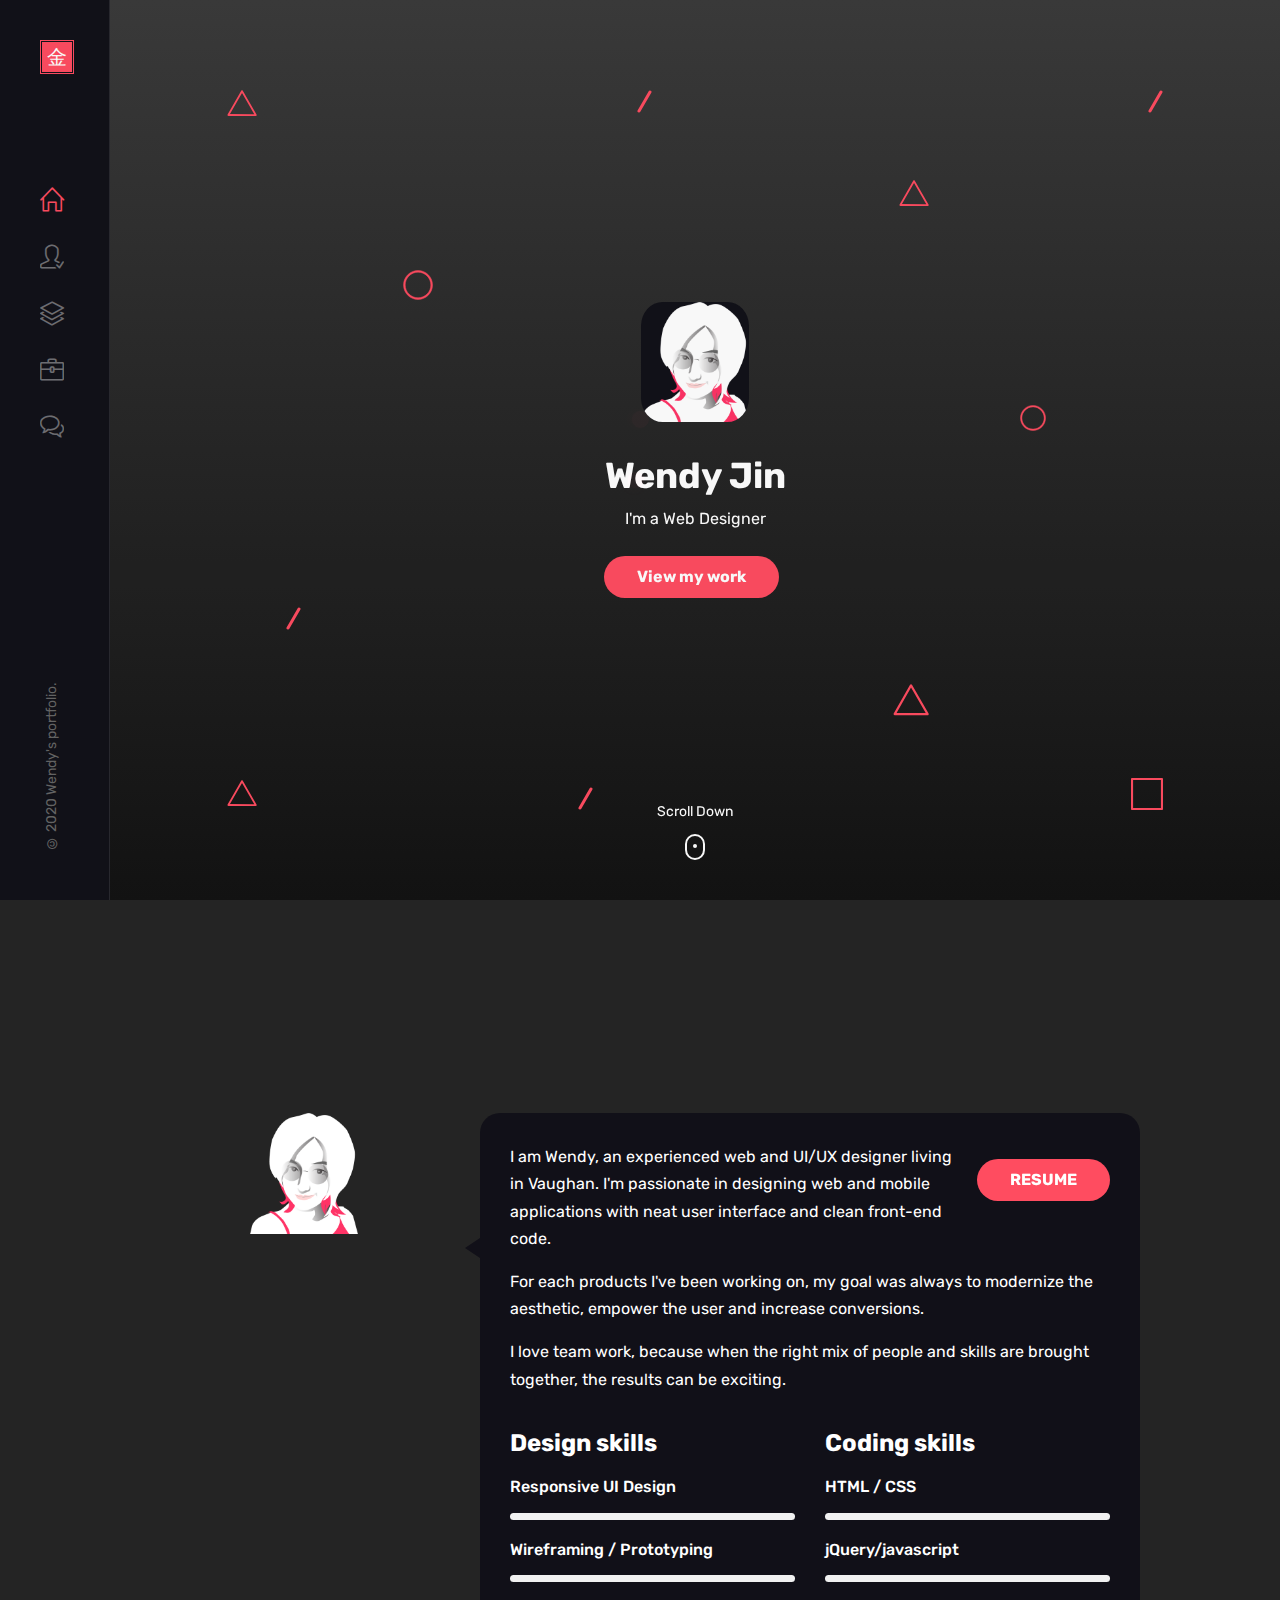
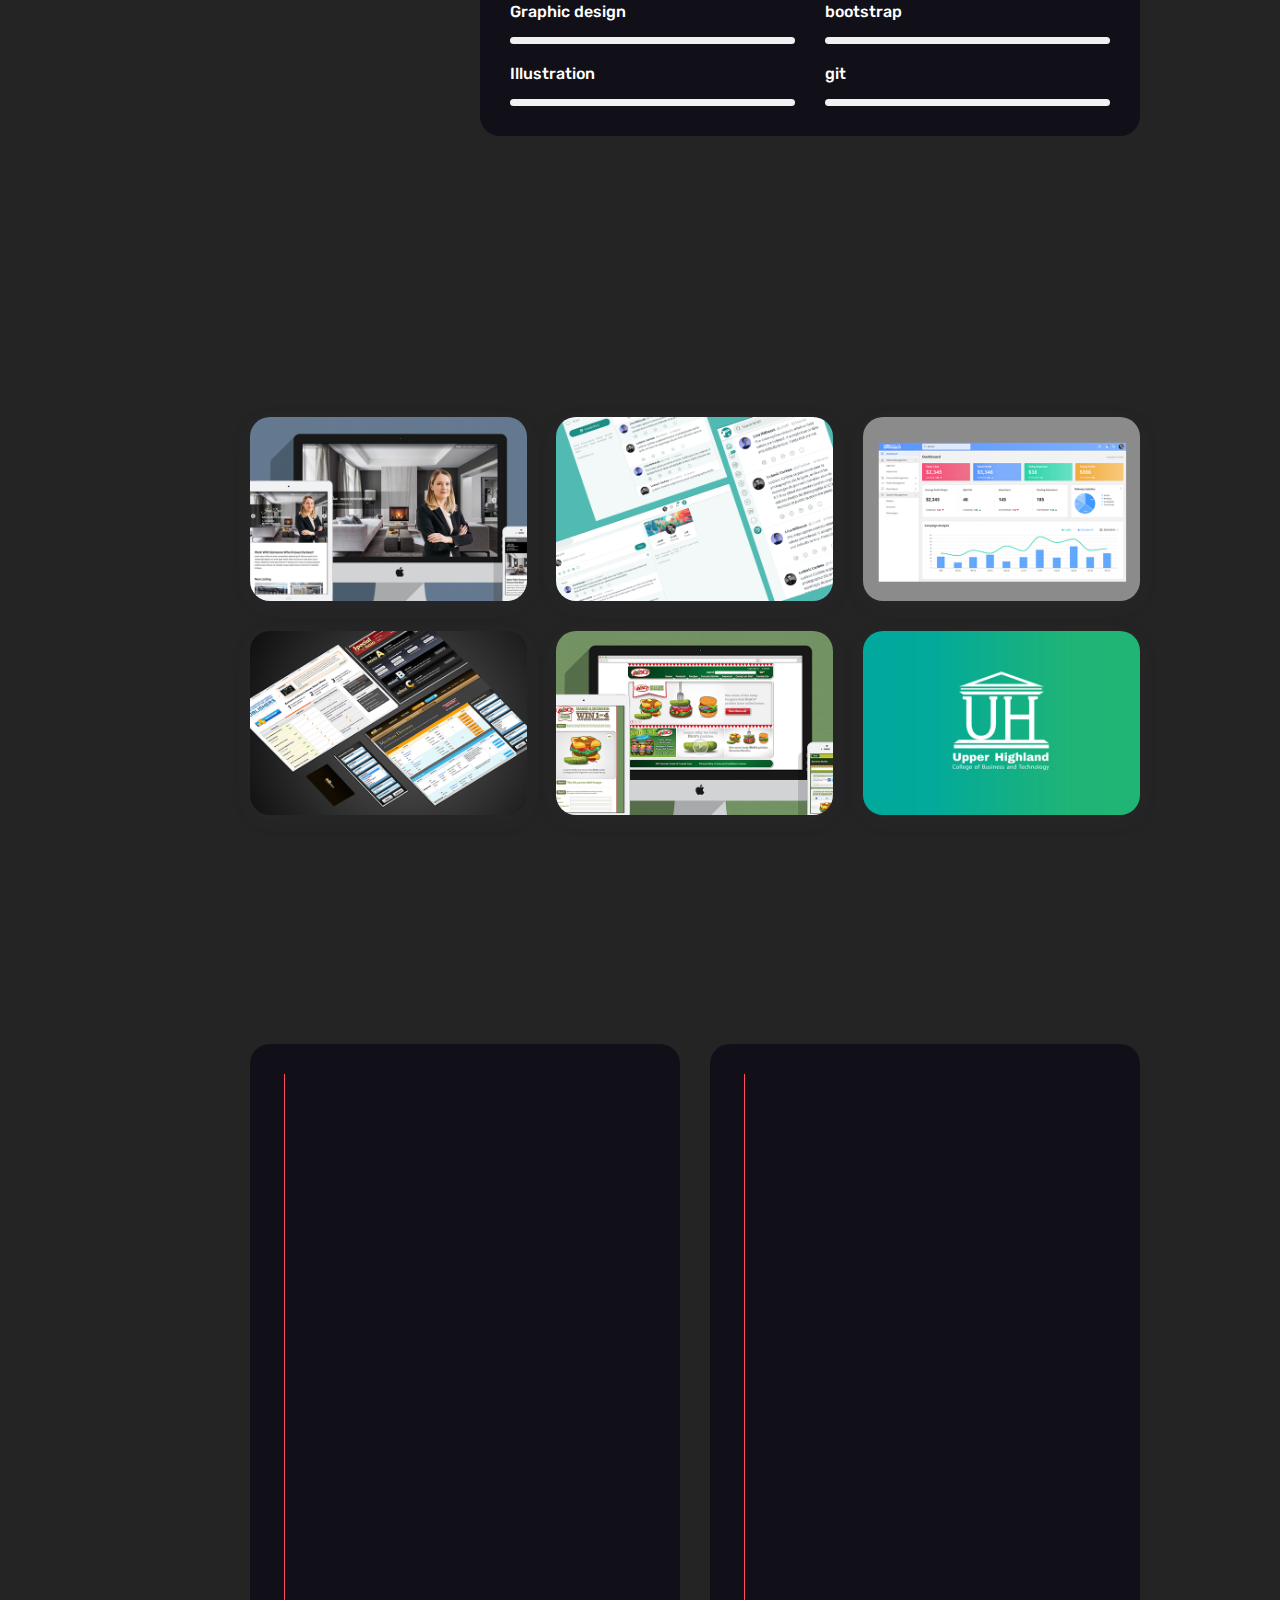
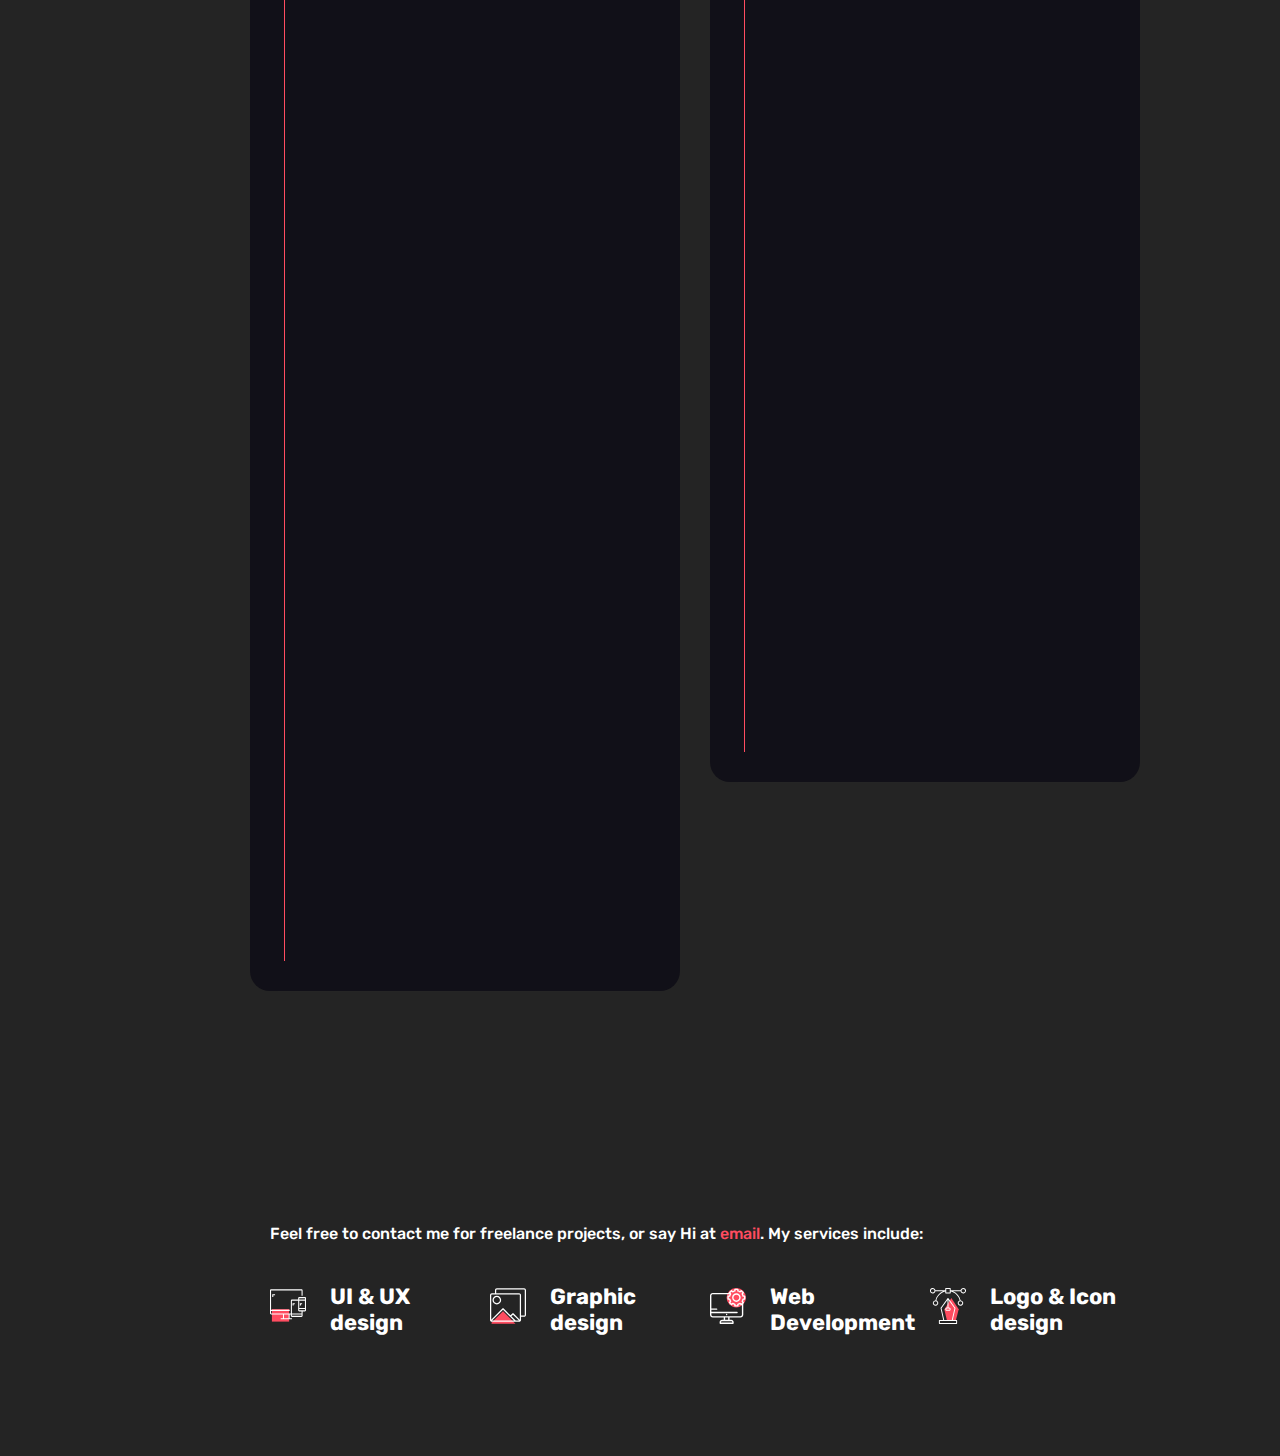
==== commit 3ebd27b8: "resume update" ====
--- a/index.html
+++ b/index.html
@@ -209,9 +209,9 @@
 								<!-- about text -->
 								<p>I am Wendy, an experienced web and UI/UX designer living in Vaughan. I'm passionate in designing web and mobile applications with neat user interface and clean front-end code. </p>
 								<p>For each products I've been working on, my goal was always to modernize the aesthetic, empower the user and increase conversions.</p>
+								<p>I love team work, because when the right mix of people and skills are brought together, the results can be exciting.</p>
 								
-								<div class="spacer d-md-none d-lg-none" data-height="30"></div>
-								 
+								<div class="spacer d-md-none d-lg-none" data-height="30"></div> 
 							</div>
 							<div class="col-md-6">
 								<h3>Design skills</h3>
@@ -608,7 +608,11 @@
 							<div class="content">
 								<span class="time">2020 - Present</span>
 								<h3 class="title"> <span>Freelancer</span></h3> 
-								<p>worked on user interface design for different clients such as <a href="https://fastapproach.ca/">Fastapproach.ca</a> and <a href="https://alpremium.ca/" target="_blank">alpremium.ca</a></p>
+								<ul class="timeline-role">
+									<li>UI & UX design for different clients such as  <a href="https://fastapproach.ca/">Fastapproach.ca</a> and <a href="https://alpremium.ca/" target="_blank">Alpremium.ca</a>;</li>
+									<li>Created front end prototype with HTML & CSS, Bootstrap & basic Javasript and jQuery;</li>
+									<li>Supporting programer to integrate my frontend code and style to Shopfy platform</li>
+								</ul> 
 							</div>
 						</div>
 
@@ -637,7 +641,7 @@
 								<p>Wired Messenger is a top email marketing agency based out of Toronto that specializes in email marketing, web design, web development, and more. </p>
 								<ul class="timeline-role">
 									<li>Coordinated between art director and developers to facilitate the process of building online products;</li>
-									<li>Created wireframes and HTML prototypes for client's online campaigns and websites;</li>
+									<li>Created low-fidality Sketch wireframes and built HTML prototypes for client's online campaigns and websites;</li>
 									<li>Coded HTML emails and ran tests to ensure compatibility in major email providers.</li>
 							    </ul>		
 								 
@@ -681,8 +685,8 @@
 								<h4>Web Designer</h4>
 								<p>Weight Watchers is a global company headquartered in the U.S. that offers various products and services to assist in healthy habits.</p>
 								<ul class="timeline-role">
-									<li>Created brand identity for company’s blog project and customized a WordPress theme;</li>
-									<li>Conducted research of WordPress widgets to improve blog performance;</li>
+									<li>Created brand identity for company’s blog project and WordPress themes customization;</li>
+									<li>Conducted research of WordPress widgets to improve web performance;</li>
 									<li>Worked with overseas programmers to solved technical problems effectively through daily meetings;</li>
 									<li>Designed newsletters, banners and landing pages.</li>
 								</ul>
@@ -698,7 +702,7 @@
 								<p>Founded in 1999 at Toronto, YesUp provides the most effective and comprehensive online advertising services and delivers e-commerce solutions to its clients with technical expertise and marketing innovation.<br>
 							    <ul class="timeline-role">	
 									<li>Created visual assets, including graphics, logo and icons for websites;</li>
-									<li>Delivered html prototypes with emphasis on cross browser compatibility;</li>
+									<li>Built html prototypes with emphasis on cross browser compatibility;</li>
 									<li>Created flash games and banners for on-line Ad campaigns;</li>
 									<li>Created promotional or educational flash demos or videos for company products and services. </li>
 								</ul> 
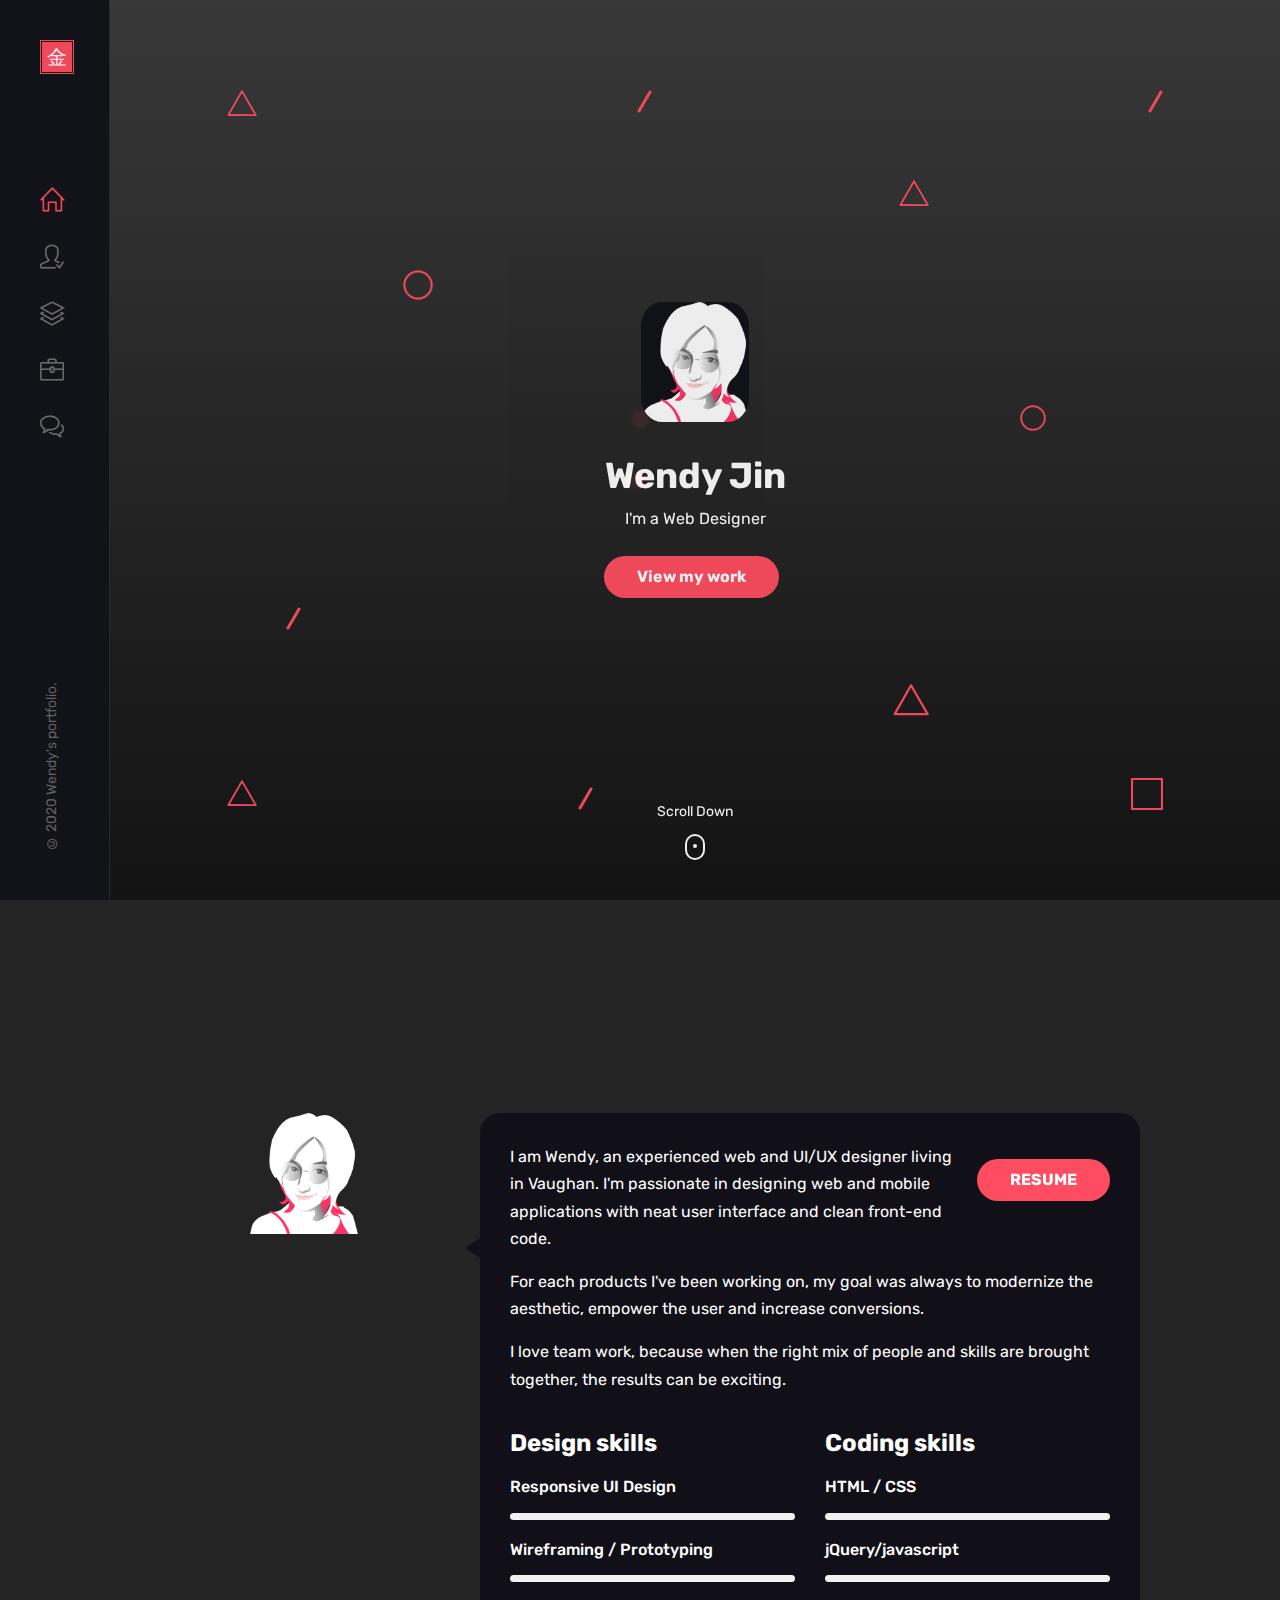
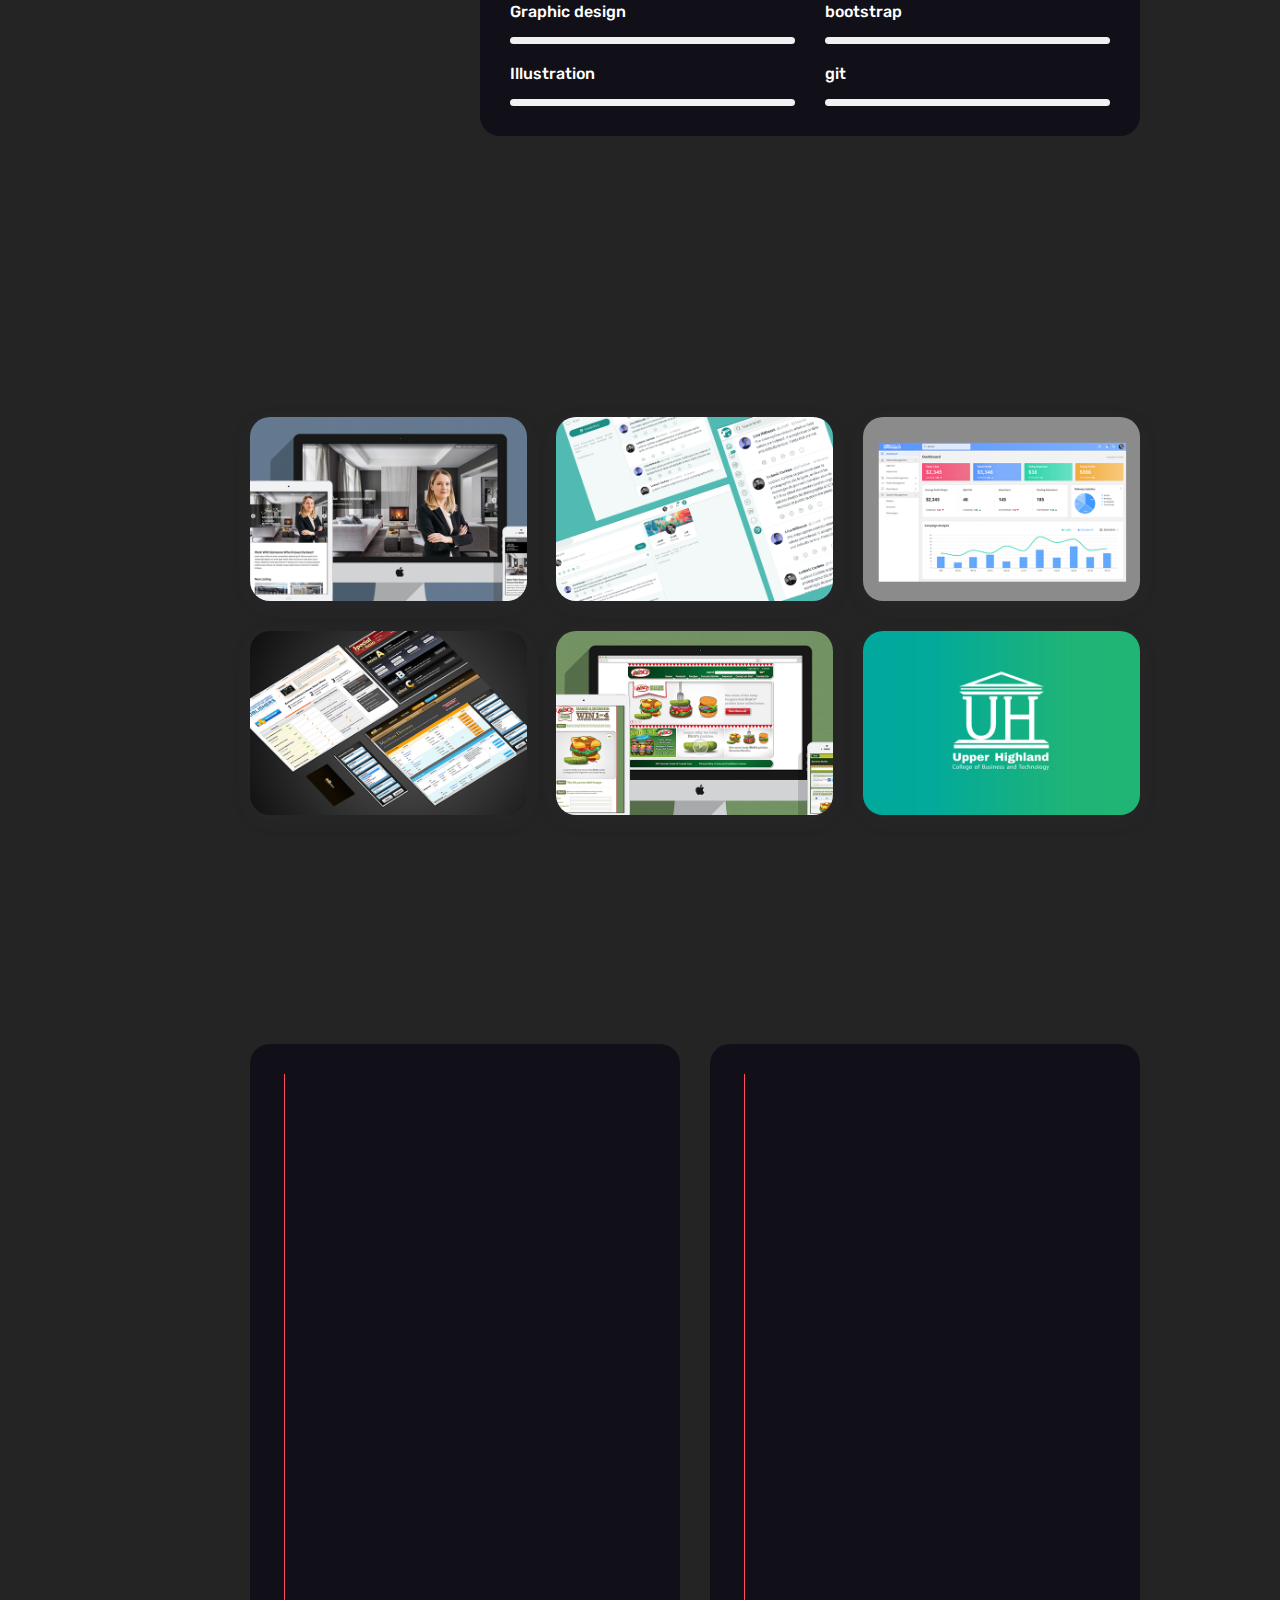
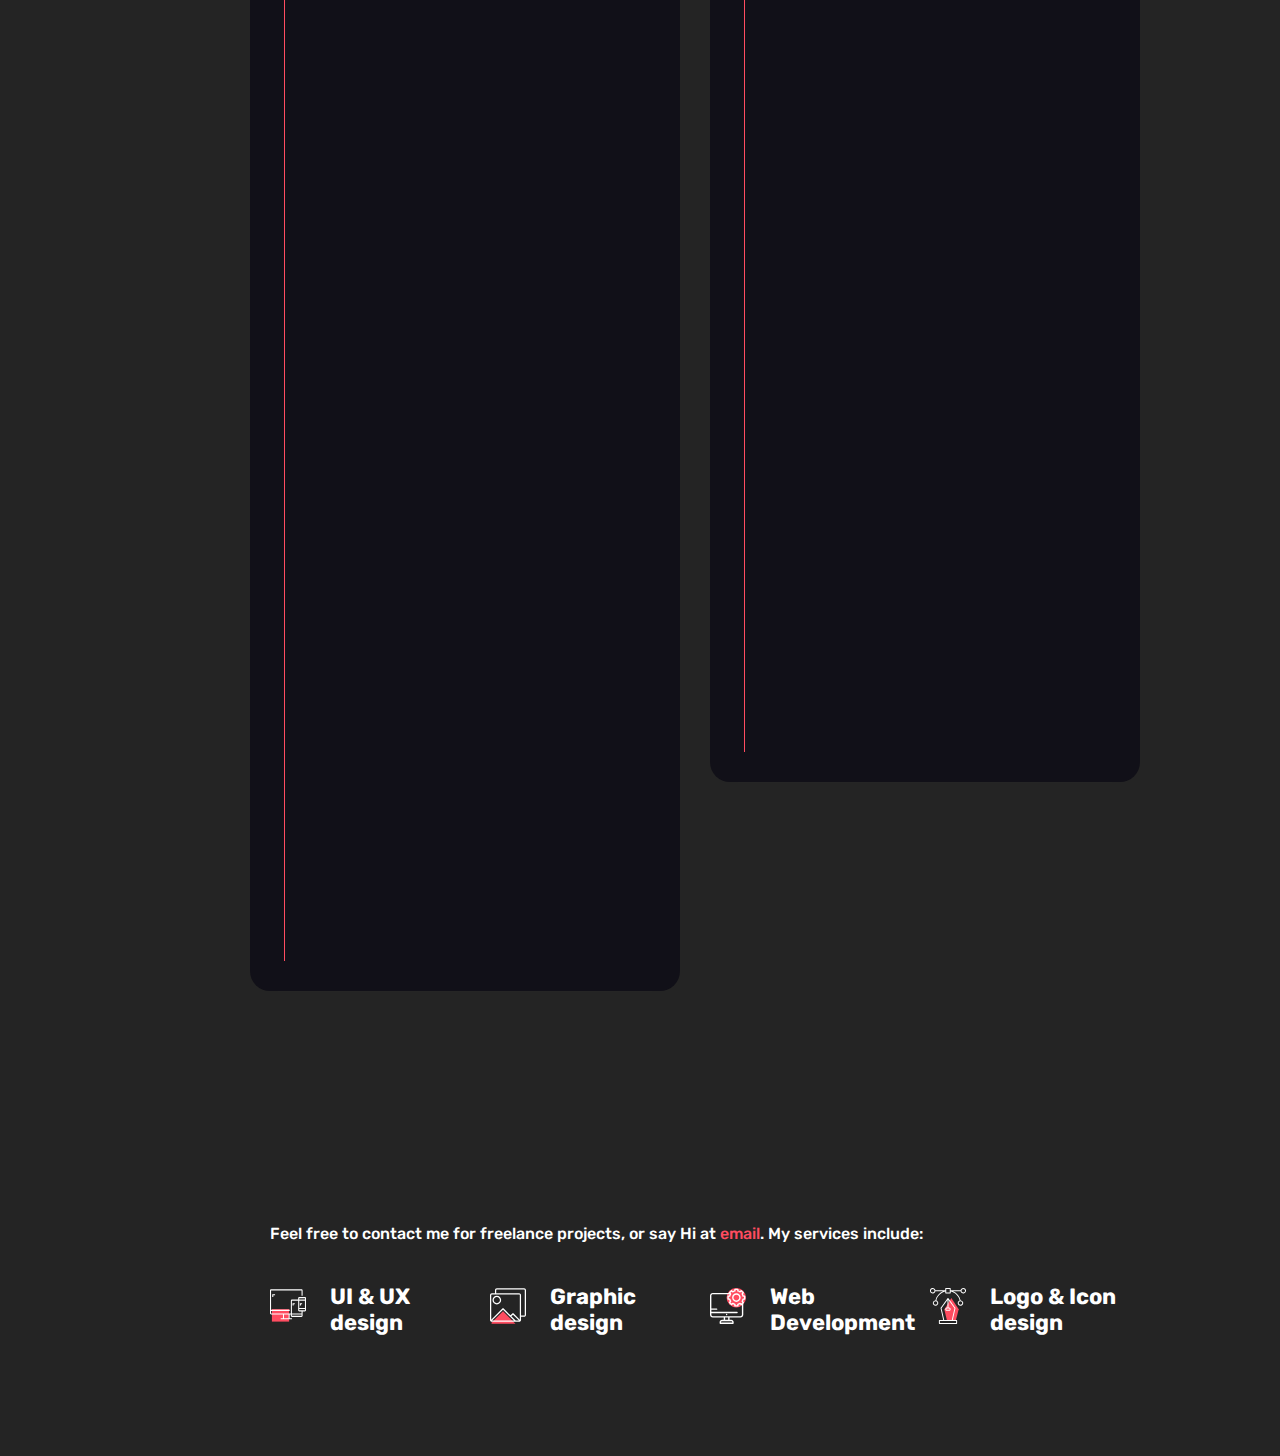
==== commit 01e3d7c2: "logo link update" ====
--- a/index.html
+++ b/index.html
@@ -77,7 +77,7 @@
 	
 	<!-- logo image -->
 	<div class="site-logo site-logo--wendy">
-		<a href="index-2-dark.html">
+		<a href="index.html">
 			<span class="site-logo--wendy__ch">金</span>
 			<span class="site-logo--wendy__en">W</span> 
 		</a>
